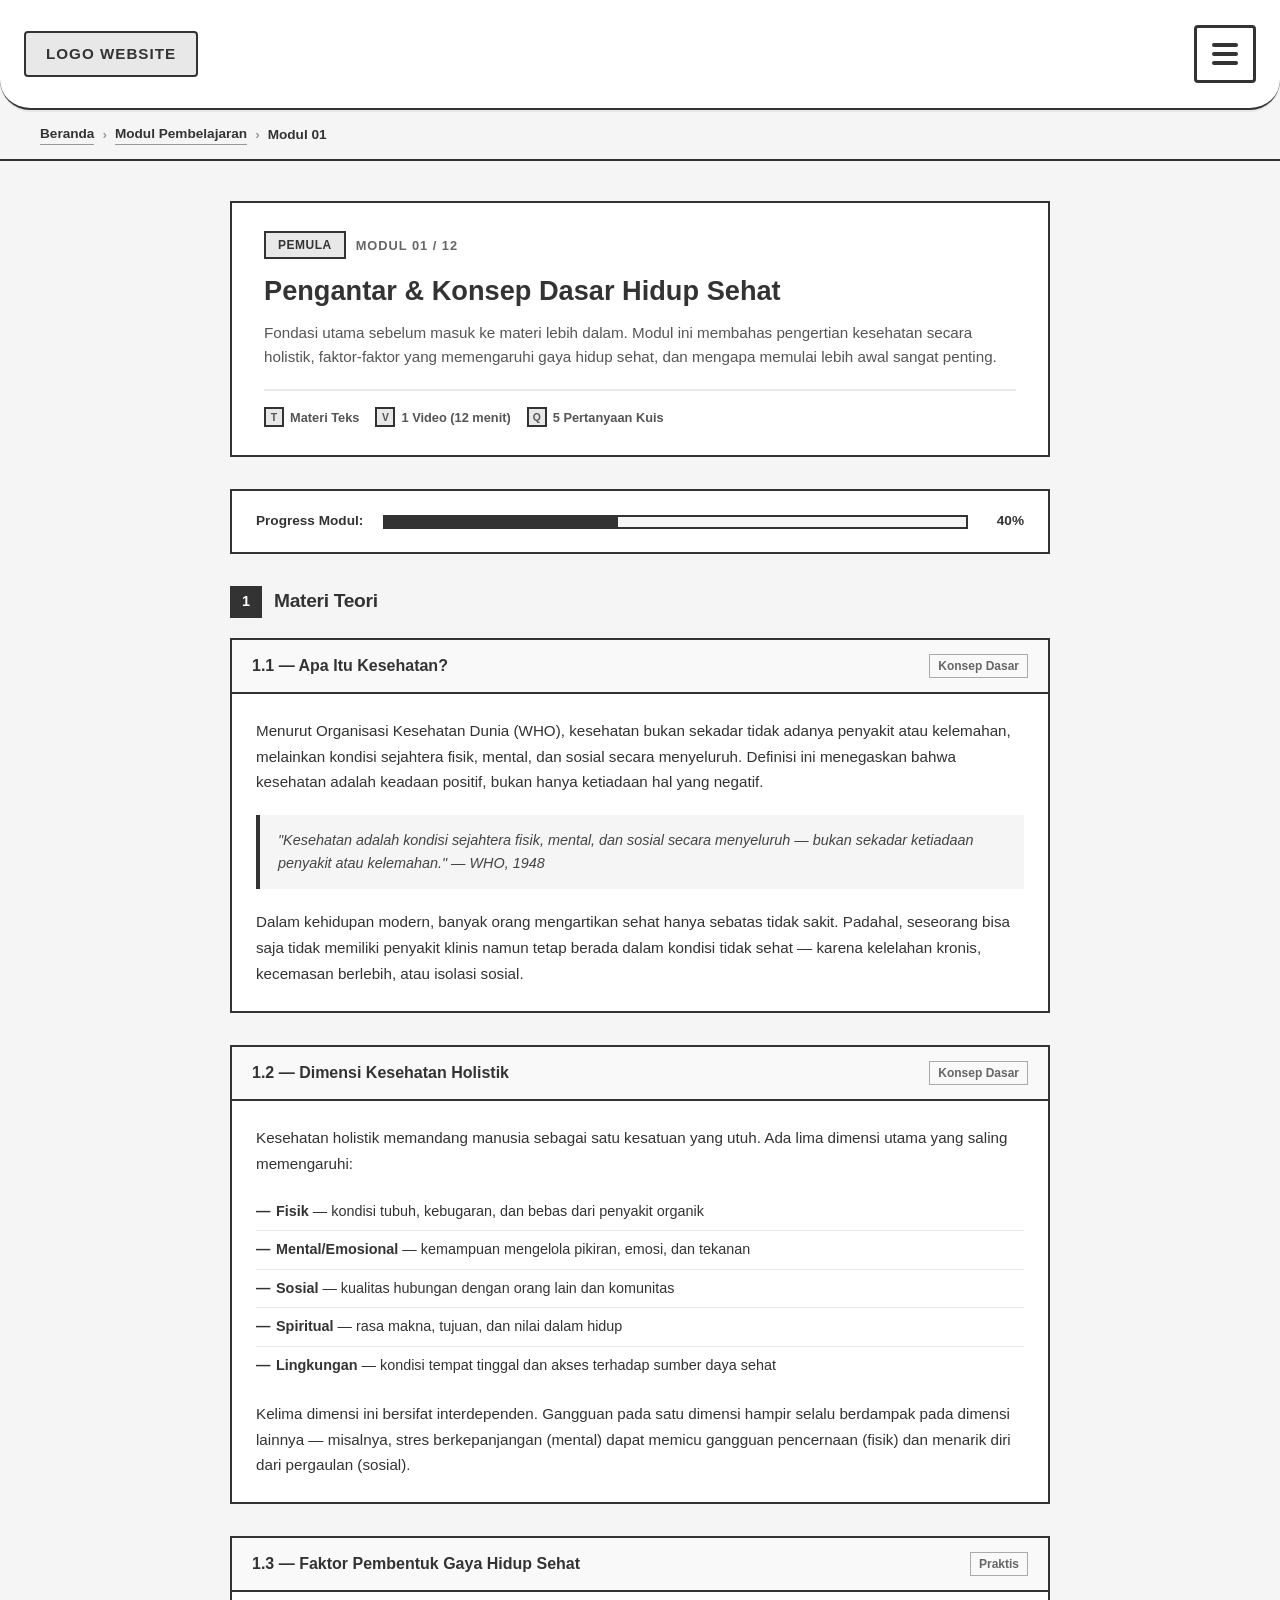
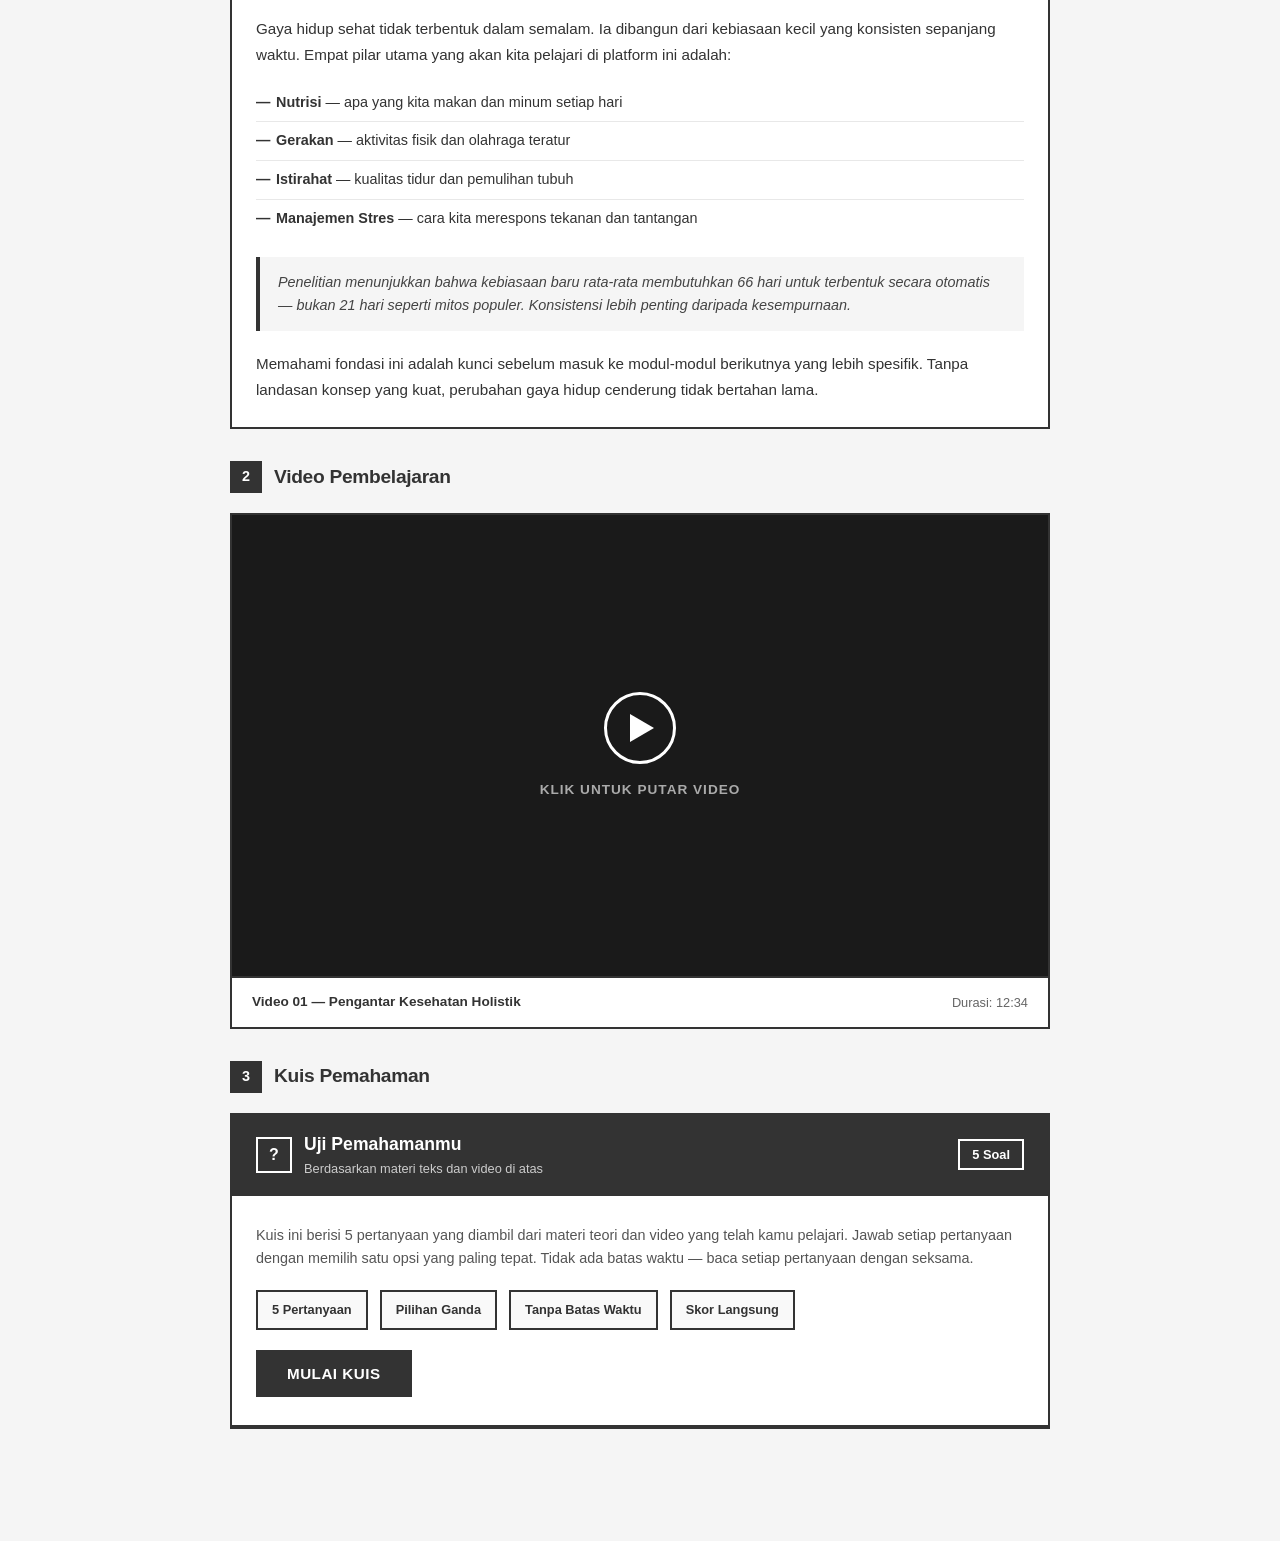
==== detail-modul.html @ bad329ef "Sudah sampai semua tampilan wireframe" ====
<!DOCTYPE html>
<html lang="id">
<head>
    <meta charset="UTF-8">
    <meta name="viewport" content="width=device-width, initial-scale=1.0">
    <title>Modul 01 — Pengantar & Konsep Dasar</title>
    <link rel="stylesheet" href="style.css">
    <style>
        body.modul-active { overflow: auto !important; }

        /* ===== BREADCRUMB ===== */
        .breadcrumb {
            padding: 14px 40px;
            background-color: #f5f5f5;
            border-bottom: 2px solid #333;
            font-size: 0.85rem;
            font-weight: bold;
            display: flex;
            align-items: center;
            gap: 8px;
        }
        .breadcrumb a {
            color: #333;
            text-decoration: none;
            border-bottom: 1px solid #999;
        }
        .breadcrumb a:hover { border-bottom-color: #333; }
        .breadcrumb-sep { color: #999; }

        /* ===== LAYOUT WRAPPER ===== */
        .detail-wrapper {
            max-width: 900px;
            margin: 0 auto;
            padding: 40px 40px 80px 40px;
        }

        /* ===== MODULE HEADER ===== */
        .module-header {
            border: 2px solid #333;
            background-color: #fff;
            padding: 28px 32px;
            margin-bottom: 32px;
        }

        .module-tag-row {
            display: flex;
            align-items: center;
            gap: 10px;
            margin-bottom: 14px;
        }

        .module-tag {
            border: 2px solid #333;
            padding: 3px 12px;
            font-size: 0.75rem;
            font-weight: bold;
            text-transform: uppercase;
            letter-spacing: 0.5px;
            background-color: #e8e8e8;
        }

        .module-num {
            font-size: 0.8rem;
            font-weight: bold;
            color: #666;
            letter-spacing: 1px;
        }

        .module-header h1 {
            font-size: 1.7rem;
            font-weight: bold;
            line-height: 1.3;
            margin-bottom: 12px;
        }

        .module-header p {
            font-size: 0.95rem;
            color: #555;
            line-height: 1.6;
            margin-bottom: 20px;
        }

        .module-meta-row {
            display: flex;
            gap: 16px;
            font-size: 0.8rem;
            font-weight: bold;
            color: #555;
            border-top: 2px solid #e8e8e8;
            padding-top: 16px;
            flex-wrap: wrap;
        }

        .module-meta-item {
            display: flex;
            align-items: center;
            gap: 6px;
        }

        .meta-icon {
            width: 20px; height: 20px;
            border: 2px solid #333;
            background-color: #e8e8e8;
            display: flex; align-items: center; justify-content: center;
            font-size: 0.65rem; font-weight: bold;
        }

        /* ===== PROGRESS BAR ===== */
        .progress-section {
            border: 2px solid #333;
            background-color: #fff;
            padding: 20px 24px;
            margin-bottom: 32px;
            display: flex;
            align-items: center;
            gap: 20px;
        }

        .progress-label {
            font-size: 0.85rem;
            font-weight: bold;
            white-space: nowrap;
        }

        .progress-track {
            flex: 1;
            height: 14px;
            border: 2px solid #333;
            background-color: #f5f5f5;
            position: relative;
            overflow: hidden;
        }

        .progress-fill {
            height: 100%;
            background-color: #333;
            width: 0%;
            transition: width 0.4s ease;
        }

        .progress-pct {
            font-size: 0.85rem;
            font-weight: bold;
            white-space: nowrap;
            min-width: 36px;
            text-align: right;
        }

        /* ===== SECTION DIVIDER ===== */
        .section-label {
            display: flex;
            align-items: center;
            gap: 12px;
            margin-bottom: 20px;
        }

        .section-label-num {
            border: 2px solid #333;
            background-color: #333;
            color: #fff;
            width: 32px; height: 32px;
            display: flex; align-items: center; justify-content: center;
            font-weight: bold;
            font-size: 0.9rem;
            flex-shrink: 0;
        }

        .section-label-text {
            font-size: 1.2rem;
            font-weight: bold;
            letter-spacing: -0.3px;
        }

        /* ===== MATERI TEORI ===== */
        .theory-block {
            border: 2px solid #333;
            background-color: #fff;
            margin-bottom: 32px;
        }

        .theory-block-header {
            border-bottom: 2px solid #333;
            padding: 14px 20px;
            background-color: #f9f9f9;
            display: flex;
            align-items: center;
            justify-content: space-between;
        }

        .theory-block-title {
            font-weight: bold;
            font-size: 1rem;
        }

        .theory-block-tag {
            font-size: 0.75rem;
            font-weight: bold;
            color: #666;
            border: 1px solid #aaa;
            padding: 2px 8px;
        }

        .theory-block-body {
            padding: 24px;
        }

        .theory-block-body p {
            font-size: 0.95rem;
            line-height: 1.7;
            color: #333;
            margin-bottom: 16px;
        }

        .theory-block-body p:last-child { margin-bottom: 0; }

        .theory-highlight {
            border-left: 4px solid #333;
            background-color: #f5f5f5;
            padding: 14px 18px;
            margin: 20px 0;
            font-size: 0.9rem;
            font-style: italic;
            color: #444;
            line-height: 1.6;
        }

        .theory-list {
            list-style: none;
            padding: 0;
            margin: 16px 0;
        }

        .theory-list li {
            padding: 8px 0 8px 20px;
            border-bottom: 1px solid #e8e8e8;
            font-size: 0.9rem;
            line-height: 1.5;
            position: relative;
        }

        .theory-list li:last-child { border-bottom: none; }

        .theory-list li::before {
            content: "—";
            position: absolute;
            left: 0;
            color: #333;
            font-weight: bold;
        }

        /* ===== VIDEO SECTION ===== */
        .video-section {
            margin-bottom: 32px;
        }

        .video-player-box {
            border: 2px solid #333;
            background-color: #000;
            position: relative;
            padding-bottom: 56.25%; /* 16:9 */
            height: 0;
            overflow: hidden;
        }

        .video-player-box iframe,
        .video-player-box video {
            position: absolute;
            top: 0; left: 0;
            width: 100%; height: 100%;
            border: none;
        }

        /* Placeholder saat belum ada video */
        .video-placeholder {
            position: absolute;
            top: 0; left: 0;
            width: 100%; height: 100%;
            background-color: #1a1a1a;
            display: flex;
            flex-direction: column;
            align-items: center;
            justify-content: center;
            gap: 16px;
            cursor: pointer;
        }

        .play-btn-circle {
            width: 72px; height: 72px;
            border: 3px solid #fff;
            border-radius: 50%;
            display: flex; align-items: center; justify-content: center;
            transition: background-color 0.2s;
        }

        .play-btn-circle:hover {
            background-color: rgba(255,255,255,0.15);
        }

        .play-triangle {
            width: 0; height: 0;
            border-top: 14px solid transparent;
            border-bottom: 14px solid transparent;
            border-left: 24px solid #fff;
            margin-left: 4px;
        }

        .video-placeholder-text {
            color: #aaa;
            font-size: 0.85rem;
            font-weight: bold;
            text-transform: uppercase;
            letter-spacing: 1px;
        }

        .video-info-bar {
            border: 2px solid #333;
            border-top: none;
            background-color: #fff;
            padding: 14px 20px;
            display: flex;
            align-items: center;
            justify-content: space-between;
            font-size: 0.85rem;
        }

        .video-title-text {
            font-weight: bold;
        }

        .video-duration-text {
            color: #666;
            font-size: 0.8rem;
        }

        /* ===== QUIZ SECTION ===== */
        .quiz-section {
            border: 2px solid #333;
            background-color: #fff;
            margin-bottom: 32px;
        }

        .quiz-header {
            border-bottom: 2px solid #333;
            padding: 16px 24px;
            background-color: #333;
            color: #fff;
            display: flex;
            align-items: center;
            justify-content: space-between;
        }

        .quiz-header-left {
            display: flex;
            align-items: center;
            gap: 12px;
        }

        .quiz-icon {
            width: 36px; height: 36px;
            border: 2px solid #fff;
            display: flex; align-items: center; justify-content: center;
            font-weight: bold;
            font-size: 1rem;
        }

        .quiz-header h2 {
            font-size: 1.1rem;
            font-weight: bold;
        }

        .quiz-header-sub {
            font-size: 0.8rem;
            color: #ccc;
            margin-top: 2px;
        }

        .quiz-badge {
            border: 2px solid #fff;
            padding: 4px 12px;
            font-size: 0.8rem;
            font-weight: bold;
        }

        /* Quiz Intro */
        .quiz-intro {
            padding: 28px 24px;
            border-bottom: 2px solid #333;
        }

        .quiz-intro p {
            font-size: 0.9rem;
            color: #555;
            line-height: 1.6;
            margin-bottom: 20px;
        }

        .quiz-rules {
            display: flex;
            gap: 12px;
            flex-wrap: wrap;
            margin-bottom: 20px;
        }

        .quiz-rule-item {
            border: 2px solid #333;
            padding: 8px 14px;
            font-size: 0.8rem;
            font-weight: bold;
            background-color: #f9f9f9;
        }

        .quiz-start-btn {
            border: 3px solid #333;
            padding: 12px 28px;
            background-color: #333;
            color: #fff;
            font-weight: bold;
            font-size: 0.95rem;
            text-transform: uppercase;
            letter-spacing: 0.5px;
            cursor: pointer;
            transition: background-color 0.15s, color 0.15s;
        }

        .quiz-start-btn:hover {
            background-color: #fff;
            color: #333;
        }

        /* Quiz Questions Area */
        .quiz-body {
            padding: 24px;
            display: none;
        }

        .quiz-body.active { display: block; }

        /* Progress Quiz */
        .quiz-progress-bar {
            display: flex;
            align-items: center;
            gap: 12px;
            margin-bottom: 24px;
        }

        .quiz-progress-label {
            font-size: 0.8rem;
            font-weight: bold;
            white-space: nowrap;
        }

        .quiz-progress-dots {
            display: flex;
            gap: 6px;
            flex: 1;
        }

        .q-dot {
            width: 28px; height: 10px;
            border: 2px solid #333;
            background-color: #f5f5f5;
            transition: background-color 0.2s;
        }

        .q-dot.done { background-color: #333; }
        .q-dot.current { background-color: #999; }

        /* Question Card */
        .question-card {
            border: 2px solid #333;
            margin-bottom: 20px;
        }

        .question-num {
            border-bottom: 2px solid #333;
            padding: 10px 16px;
            background-color: #f5f5f5;
            font-size: 0.8rem;
            font-weight: bold;
            text-transform: uppercase;
            letter-spacing: 0.5px;
            color: #666;
        }

        .question-text {
            padding: 16px 16px 12px 16px;
            font-weight: bold;
            font-size: 0.95rem;
            line-height: 1.5;
        }

        .options-list {
            list-style: none;
            padding: 0 16px 16px 16px;
            display: flex;
            flex-direction: column;
            gap: 8px;
        }

        .option-item {
            border: 2px solid #ccc;
            padding: 10px 14px;
            cursor: pointer;
            font-size: 0.9rem;
            display: flex;
            align-items: center;
            gap: 10px;
            transition: border-color 0.15s, background-color 0.15s;
        }

        .option-item:hover { border-color: #333; background-color: #f9f9f9; }
        .option-item.selected { border-color: #333; background-color: #333; color: #fff; }
        .option-item.correct { border-color: #333; background-color: #d4edda; color: #333; }
        .option-item.wrong { border-color: #333; background-color: #f8d7da; color: #333; }

        .option-letter {
            width: 24px; height: 24px;
            border: 2px solid currentColor;
            display: flex; align-items: center; justify-content: center;
            font-size: 0.75rem;
            font-weight: bold;
            flex-shrink: 0;
            border-radius: 50%;
        }

        /* Quiz Navigation */
        .quiz-nav {
            display: flex;
            justify-content: space-between;
            align-items: center;
            margin-top: 16px;
            padding-top: 16px;
            border-top: 2px solid #e8e8e8;
        }

        .quiz-nav-btn {
            border: 2px solid #333;
            padding: 10px 24px;
            font-weight: bold;
            font-size: 0.9rem;
            cursor: pointer;
            background-color: #fff;
            transition: background-color 0.15s;
        }

        .quiz-nav-btn:hover { background-color: #f5f5f5; }

        .quiz-nav-btn.primary {
            background-color: #333;
            color: #fff;
        }

        .quiz-nav-btn.primary:hover { background-color: #555; }

        /* Quiz Result */
        .quiz-result {
            padding: 32px 24px;
            text-align: center;
            display: none;
        }

        .quiz-result.active { display: block; }

        .result-score-box {
            border: 3px solid #333;
            display: inline-block;
            padding: 20px 40px;
            margin-bottom: 20px;
            background-color: #f9f9f9;
        }

        .result-score-num {
            font-size: 3rem;
            font-weight: bold;
            line-height: 1;
        }

        .result-score-label {
            font-size: 0.85rem;
            color: #666;
            margin-top: 4px;
        }

        .result-message {
            font-size: 1rem;
            font-weight: bold;
            margin-bottom: 12px;
        }

        .result-sub {
            font-size: 0.875rem;
            color: #555;
            margin-bottom: 24px;
        }

        .result-btn-row {
            display: flex;
            gap: 12px;
            justify-content: center;
            flex-wrap: wrap;
        }

        .result-btn {
            border: 2px solid #333;
            padding: 10px 24px;
            font-weight: bold;
            font-size: 0.9rem;
            cursor: pointer;
            text-decoration: none;
            color: #333;
            background-color: #fff;
            transition: background-color 0.15s;
            display: inline-block;
        }

        .result-btn:hover { background-color: #f5f5f5; }
        .result-btn.primary { background-color: #333; color: #fff; }
        .result-btn.primary:hover { background-color: #555; }

        /* ===== RESPONSIVE ===== */
        @media (max-width: 600px) {
            .detail-wrapper { padding: 24px 16px 60px 16px; }
            .breadcrumb { padding: 12px 16px; }
            .module-header { padding: 20px; }
            .module-header h1 { font-size: 1.3rem; }
            .theory-block-body { padding: 16px; }
            .quiz-rules { flex-direction: column; }
            .result-score-num { font-size: 2.4rem; }
        }
    </style>
</head>
<body class="modul-active">

    <!-- NAVBAR -->
    <header class="navbar">
        <a href="index.html" class="logo-box" style="text-decoration:none; color:#333;">LOGO WEBSITE</a>
        <button class="hamburger-btn" id="hamburgerBtn" aria-label="Buka menu navigasi">
            <span class="hamburger-line"></span>
            <span class="hamburger-line"></span>
            <span class="hamburger-line"></span>
        </button>
        <nav class="dropdown-nav" id="dropdownNav">
            <ul class="dropdown-nav-list">
                <li><a href="index.html#hero">Beranda</a></li>
                <li><a href="modul.html">Modul Pembelajaran</a></li>
                <li><a href="index.html#bantuan">Bantuan</a></li>
                <li><a href="index.html#tentang">Tentang Kami</a></li>
                <li><a href="index.html#kontak">Kontak</a></li>
            </ul>
        </nav>
    </header>

    <!-- BREADCRUMB -->
    <div class="breadcrumb">
        <a href="index.html">Beranda</a>
        <span class="breadcrumb-sep">›</span>
        <a href="modul.html">Modul Pembelajaran</a>
        <span class="breadcrumb-sep">›</span>
        <span>Modul 01</span>
    </div>

    <div class="detail-wrapper">

        <!-- ===== MODULE HEADER ===== -->
        <div class="module-header">
            <div class="module-tag-row">
                <span class="module-tag">Pemula</span>
                <span class="module-num">MODUL 01 / 12</span>
            </div>
            <h1>Pengantar & Konsep Dasar Hidup Sehat</h1>
            <p>Fondasi utama sebelum masuk ke materi lebih dalam. Modul ini membahas pengertian kesehatan secara holistik, faktor-faktor yang memengaruhi gaya hidup sehat, dan mengapa memulai lebih awal sangat penting.</p>
            <div class="module-meta-row">
                <span class="module-meta-item"><span class="meta-icon">T</span> Materi Teks</span>
                <span class="module-meta-item"><span class="meta-icon">V</span> 1 Video (12 menit)</span>
                <span class="module-meta-item"><span class="meta-icon">Q</span> 5 Pertanyaan Kuis</span>
            </div>
        </div>

        <!-- Progress -->
        <div class="progress-section">
            <span class="progress-label">Progress Modul:</span>
            <div class="progress-track">
                <div class="progress-fill" id="progressFill"></div>
            </div>
            <span class="progress-pct" id="progressPct">0%</span>
        </div>

        <!-- ===== BAGIAN 1: MATERI TEORI ===== -->
        <div class="section-label">
            <div class="section-label-num">1</div>
            <span class="section-label-text">Materi Teori</span>
        </div>

        <div class="theory-block">
            <div class="theory-block-header">
                <span class="theory-block-title">1.1 — Apa Itu Kesehatan?</span>
                <span class="theory-block-tag">Konsep Dasar</span>
            </div>
            <div class="theory-block-body">
                <p>Menurut Organisasi Kesehatan Dunia (WHO), kesehatan bukan sekadar tidak adanya penyakit atau kelemahan, melainkan kondisi sejahtera fisik, mental, dan sosial secara menyeluruh. Definisi ini menegaskan bahwa kesehatan adalah keadaan positif, bukan hanya ketiadaan hal yang negatif.</p>
                <div class="theory-highlight">
                    "Kesehatan adalah kondisi sejahtera fisik, mental, dan sosial secara menyeluruh — bukan sekadar ketiadaan penyakit atau kelemahan." — WHO, 1948
                </div>
                <p>Dalam kehidupan modern, banyak orang mengartikan sehat hanya sebatas tidak sakit. Padahal, seseorang bisa saja tidak memiliki penyakit klinis namun tetap berada dalam kondisi tidak sehat — karena kelelahan kronis, kecemasan berlebih, atau isolasi sosial.</p>
            </div>
        </div>

        <div class="theory-block">
            <div class="theory-block-header">
                <span class="theory-block-title">1.2 — Dimensi Kesehatan Holistik</span>
                <span class="theory-block-tag">Konsep Dasar</span>
            </div>
            <div class="theory-block-body">
                <p>Kesehatan holistik memandang manusia sebagai satu kesatuan yang utuh. Ada lima dimensi utama yang saling memengaruhi:</p>
                <ul class="theory-list">
                    <li><strong>Fisik</strong> — kondisi tubuh, kebugaran, dan bebas dari penyakit organik</li>
                    <li><strong>Mental/Emosional</strong> — kemampuan mengelola pikiran, emosi, dan tekanan</li>
                    <li><strong>Sosial</strong> — kualitas hubungan dengan orang lain dan komunitas</li>
                    <li><strong>Spiritual</strong> — rasa makna, tujuan, dan nilai dalam hidup</li>
                    <li><strong>Lingkungan</strong> — kondisi tempat tinggal dan akses terhadap sumber daya sehat</li>
                </ul>
                <p>Kelima dimensi ini bersifat interdependen. Gangguan pada satu dimensi hampir selalu berdampak pada dimensi lainnya — misalnya, stres berkepanjangan (mental) dapat memicu gangguan pencernaan (fisik) dan menarik diri dari pergaulan (sosial).</p>
            </div>
        </div>

        <div class="theory-block">
            <div class="theory-block-header">
                <span class="theory-block-title">1.3 — Faktor Pembentuk Gaya Hidup Sehat</span>
                <span class="theory-block-tag">Praktis</span>
            </div>
            <div class="theory-block-body">
                <p>Gaya hidup sehat tidak terbentuk dalam semalam. Ia dibangun dari kebiasaan kecil yang konsisten sepanjang waktu. Empat pilar utama yang akan kita pelajari di platform ini adalah:</p>
                <ul class="theory-list">
                    <li><strong>Nutrisi</strong> — apa yang kita makan dan minum setiap hari</li>
                    <li><strong>Gerakan</strong> — aktivitas fisik dan olahraga teratur</li>
                    <li><strong>Istirahat</strong> — kualitas tidur dan pemulihan tubuh</li>
                    <li><strong>Manajemen Stres</strong> — cara kita merespons tekanan dan tantangan</li>
                </ul>
                <div class="theory-highlight">
                    Penelitian menunjukkan bahwa kebiasaan baru rata-rata membutuhkan 66 hari untuk terbentuk secara otomatis — bukan 21 hari seperti mitos populer. Konsistensi lebih penting daripada kesempurnaan.
                </div>
                <p>Memahami fondasi ini adalah kunci sebelum masuk ke modul-modul berikutnya yang lebih spesifik. Tanpa landasan konsep yang kuat, perubahan gaya hidup cenderung tidak bertahan lama.</p>
            </div>
        </div>

        <!-- ===== BAGIAN 2: VIDEO ===== -->
        <div class="section-label">
            <div class="section-label-num">2</div>
            <span class="section-label-text">Video Pembelajaran</span>
        </div>

        <div class="video-section">
            <div class="video-player-box">
                <!--
                    Untuk menggunakan video nyata:
                    1. YouTube embed: ganti src dengan https://www.youtube.com/embed/VIDEO_ID
                    2. Video file lokal: <video controls><source src="video.mp4" type="video/mp4"></video>
                    Contoh iframe YouTube sudah tersedia di bawah, tinggal uncomment dan isi VIDEO_ID.
                -->
                <!-- <iframe src="https://www.youtube.com/embed/VIDEO_ID_DISINI" allowfullscreen></iframe> -->

                <div class="video-placeholder" id="videoPlaceholder" onclick="this.style.display='none'; document.getElementById('videoMsg').style.display='flex'">
                    <div class="play-btn-circle">
                        <div class="play-triangle"></div>
                    </div>
                    <span class="video-placeholder-text">Klik untuk Putar Video</span>
                </div>
                <div id="videoMsg" style="display:none; position:absolute; inset:0; background:#1a1a1a; align-items:center; justify-content:center; flex-direction:column; gap:12px;">
                    <span style="color:#aaa; font-size:0.85rem; font-weight:bold; text-align:center; padding:20px;">
                        Area video — ganti placeholder ini dengan embed YouTube atau elemen &lt;video&gt;<br>
                        (lihat komentar di HTML untuk panduan)
                    </span>
                </div>
            </div>
            <div class="video-info-bar">
                <span class="video-title-text">Video 01 — Pengantar Kesehatan Holistik</span>
                <span class="video-duration-text">Durasi: 12:34</span>
            </div>
        </div>

        <!-- ===== BAGIAN 3: KUIS ===== -->
        <div class="section-label">
            <div class="section-label-num">3</div>
            <span class="section-label-text">Kuis Pemahaman</span>
        </div>

        <div class="quiz-section">
            <div class="quiz-header">
                <div class="quiz-header-left">
                    <div class="quiz-icon">?</div>
                    <div>
                        <h2>Uji Pemahamanmu</h2>
                        <div class="quiz-header-sub">Berdasarkan materi teks dan video di atas</div>
                    </div>
                </div>
                <div class="quiz-badge">5 Soal</div>
            </div>

            <!-- Intro Kuis -->
            <div class="quiz-intro" id="quizIntro">
                <p>Kuis ini berisi 5 pertanyaan yang diambil dari materi teori dan video yang telah kamu pelajari. Jawab setiap pertanyaan dengan memilih satu opsi yang paling tepat. Tidak ada batas waktu — baca setiap pertanyaan dengan seksama.</p>
                <div class="quiz-rules">
                    <div class="quiz-rule-item">5 Pertanyaan</div>
                    <div class="quiz-rule-item">Pilihan Ganda</div>
                    <div class="quiz-rule-item">Tanpa Batas Waktu</div>
                    <div class="quiz-rule-item">Skor Langsung</div>
                </div>
                <button class="quiz-start-btn" id="quizStartBtn">Mulai Kuis</button>
            </div>

            <!-- Body Kuis -->
            <div class="quiz-body" id="quizBody">

                <!-- Progress Dots -->
                <div class="quiz-progress-bar">
                    <span class="quiz-progress-label" id="quizProgressLabel">Soal 1 / 5</span>
                    <div class="quiz-progress-dots" id="quizDots">
                        <div class="q-dot current" data-q="0"></div>
                        <div class="q-dot" data-q="1"></div>
                        <div class="q-dot" data-q="2"></div>
                        <div class="q-dot" data-q="3"></div>
                        <div class="q-dot" data-q="4"></div>
                    </div>
                </div>

                <!-- Q1 -->
                <div class="question-card" id="q0">
                    <div class="question-num">Soal 01</div>
                    <div class="question-text">Menurut WHO, kesehatan didefinisikan sebagai…</div>
                    <ul class="options-list">
                        <li class="option-item" onclick="selectOption(this, 0, false)">
                            <span class="option-letter">A</span> Kondisi tidak adanya penyakit dalam tubuh
                        </li>
                        <li class="option-item" onclick="selectOption(this, 0, true)">
                            <span class="option-letter">B</span> Kondisi sejahtera fisik, mental, dan sosial secara menyeluruh
                        </li>
                        <li class="option-item" onclick="selectOption(this, 0, false)">
                            <span class="option-letter">C</span> Kemampuan bekerja tanpa rasa lelah
                        </li>
                        <li class="option-item" onclick="selectOption(this, 0, false)">
                            <span class="option-letter">D</span> Kondisi tubuh yang bebas dari gangguan fisik
                        </li>
                    </ul>
                </div>

                <!-- Q2 -->
                <div class="question-card" id="q1" style="display:none">
                    <div class="question-num">Soal 02</div>
                    <div class="question-text">Dimensi kesehatan mana yang berkaitan dengan rasa makna dan tujuan dalam hidup?</div>
                    <ul class="options-list">
                        <li class="option-item" onclick="selectOption(this, 1, false)">
                            <span class="option-letter">A</span> Dimensi Fisik
                        </li>
                        <li class="option-item" onclick="selectOption(this, 1, false)">
                            <span class="option-letter">B</span> Dimensi Sosial
                        </li>
                        <li class="option-item" onclick="selectOption(this, 1, true)">
                            <span class="option-letter">C</span> Dimensi Spiritual
                        </li>
                        <li class="option-item" onclick="selectOption(this, 1, false)">
                            <span class="option-letter">D</span> Dimensi Lingkungan
                        </li>
                    </ul>
                </div>

                <!-- Q3 -->
                <div class="question-card" id="q2" style="display:none">
                    <div class="question-num">Soal 03</div>
                    <div class="question-text">Berapa hari rata-rata yang dibutuhkan untuk membentuk sebuah kebiasaan baru secara otomatis, berdasarkan materi?</div>
                    <ul class="options-list">
                        <li class="option-item" onclick="selectOption(this, 2, false)">
                            <span class="option-letter">A</span> 21 hari
                        </li>
                        <li class="option-item" onclick="selectOption(this, 2, false)">
                            <span class="option-letter">B</span> 30 hari
                        </li>
                        <li class="option-item" onclick="selectOption(this, 2, true)">
                            <span class="option-letter">C</span> 66 hari
                        </li>
                        <li class="option-item" onclick="selectOption(this, 2, false)">
                            <span class="option-letter">D</span> 90 hari
                        </li>
                    </ul>
                </div>

                <!-- Q4 -->
                <div class="question-card" id="q3" style="display:none">
                    <div class="question-num">Soal 04</div>
                    <div class="question-text">Empat pilar utama gaya hidup sehat yang dibahas dalam modul ini adalah…</div>
                    <ul class="options-list">
                        <li class="option-item" onclick="selectOption(this, 3, false)">
                            <span class="option-letter">A</span> Olahraga, Suplemen, Diet, Meditasi
                        </li>
                        <li class="option-item" onclick="selectOption(this, 3, true)">
                            <span class="option-letter">B</span> Nutrisi, Gerakan, Istirahat, Manajemen Stres
                        </li>
                        <li class="option-item" onclick="selectOption(this, 3, false)">
                            <span class="option-letter">C</span> Nutrisi, Medis, Sosial, Finansial
                        </li>
                        <li class="option-item" onclick="selectOption(this, 3, false)">
                            <span class="option-letter">D</span> Tidur, Makan, Olahraga, Bekerja
                        </li>
                    </ul>
                </div>

                <!-- Q5 -->
                <div class="question-card" id="q4" style="display:none">
                    <div class="question-num">Soal 05</div>
                    <div class="question-text">Pernyataan berikut yang BENAR mengenai dimensi kesehatan adalah…</div>
                    <ul class="options-list">
                        <li class="option-item" onclick="selectOption(this, 4, false)">
                            <span class="option-letter">A</span> Setiap dimensi kesehatan berdiri sendiri dan tidak saling memengaruhi
                        </li>
                        <li class="option-item" onclick="selectOption(this, 4, false)">
                            <span class="option-letter">B</span> Dimensi fisik adalah satu-satunya yang perlu diperhatikan
                        </li>
                        <li class="option-item" onclick="selectOption(this, 4, true)">
                            <span class="option-letter">C</span> Gangguan pada satu dimensi dapat berdampak pada dimensi lainnya
                        </li>
                        <li class="option-item" onclick="selectOption(this, 4, false)">
                            <span class="option-letter">D</span> Kesehatan mental tidak memiliki pengaruh terhadap kesehatan fisik
                        </li>
                    </ul>
                </div>

                <!-- Navigasi Kuis -->
                <div class="quiz-nav">
                    <button class="quiz-nav-btn" id="btnPrev" onclick="prevQuestion()" style="visibility:hidden;">← Sebelumnya</button>
                    <button class="quiz-nav-btn primary" id="btnNext" onclick="nextQuestion()">Selanjutnya →</button>
                </div>

            </div>

            <!-- Hasil Kuis -->
            <div class="quiz-result" id="quizResult">
                <div class="result-score-box">
                    <div class="result-score-num" id="resultNum">0/5</div>
                    <div class="result-score-label">Jawaban Benar</div>
                </div>
                <div class="result-message" id="resultMessage">—</div>
                <div class="result-sub" id="resultSub">—</div>
                <div class="result-btn-row">
                    <button class="result-btn" onclick="retryQuiz()">Ulangi Kuis</button>
                    <a href="modul.html" class="result-btn primary">Kembali ke Daftar Modul</a>
                </div>
            </div>
        </div>

    </div><!-- end detail-wrapper -->

    <script>
        // ===== NAVBAR =====
        const hamburgerBtn = document.getElementById('hamburgerBtn');
        const dropdownNav = document.getElementById('dropdownNav');
        hamburgerBtn.addEventListener('click', () => dropdownNav.classList.toggle('active'));
        document.addEventListener('click', (e) => {
            if (!hamburgerBtn.contains(e.target) && !dropdownNav.contains(e.target))
                dropdownNav.classList.remove('active');
        });

        // ===== PROGRESS TRACKING =====
        let theoryRead = false;
        let videoWatched = false;
        let quizDone = false;

        function updateProgress() {
            const score = (theoryRead ? 40 : 0) + (videoWatched ? 30 : 0) + (quizDone ? 30 : 0);
            document.getElementById('progressFill').style.width = score + '%';
            document.getElementById('progressPct').textContent = score + '%';
        }

        // Mark theory as read on scroll
        window.addEventListener('scroll', () => {
            if (!theoryRead) {
                const videoSection = document.querySelector('.video-section');
                if (videoSection && videoSection.getBoundingClientRect().top < window.innerHeight) {
                    theoryRead = true;
                    updateProgress();
                }
            }
        });

        // Mark video watched on click
        document.getElementById('videoPlaceholder').addEventListener('click', () => {
            if (!videoWatched) {
                videoWatched = true;
                updateProgress();
            }
        });

        // ===== KUIS LOGIC =====
        const totalQuestions = 5;
        let currentQ = 0;
        let answers = new Array(totalQuestions).fill(null); // true/false/null
        let answered = new Array(totalQuestions).fill(false);

        document.getElementById('quizStartBtn').addEventListener('click', () => {
            document.getElementById('quizIntro').style.display = 'none';
            document.getElementById('quizBody').classList.add('active');
        });

        function selectOption(el, qIndex, isCorrect) {
            if (answered[qIndex]) return;
            answered[qIndex] = true;
            answers[qIndex] = isCorrect;

            const options = el.closest('.options-list').querySelectorAll('.option-item');
            options.forEach(opt => {
                opt.style.pointerEvents = 'none';
                opt.style.cursor = 'default';
            });

            if (isCorrect) {
                el.classList.add('correct');
            } else {
                el.classList.add('wrong');
                // Highlight correct
                options.forEach(opt => {
                    if (opt.getAttribute('onclick') && opt.getAttribute('onclick').includes('true')) {
                        opt.classList.add('correct');
                    }
                });
            }

            updateDots();
        }

        function updateDots() {
            const dots = document.querySelectorAll('.q-dot');
            dots.forEach((dot, i) => {
                dot.classList.remove('done', 'current');
                if (i < currentQ) dot.classList.add('done');
                else if (i === currentQ) dot.classList.add('current');
            });
        }

        function showQuestion(index) {
            for (let i = 0; i < totalQuestions; i++) {
                document.getElementById('q' + i).style.display = (i === index) ? 'block' : 'none';
            }
            document.getElementById('quizProgressLabel').textContent = `Soal ${index + 1} / ${totalQuestions}`;
            document.getElementById('btnPrev').style.visibility = index > 0 ? 'visible' : 'hidden';
            document.getElementById('btnNext').textContent = index === totalQuestions - 1 ? 'Selesai & Lihat Skor' : 'Selanjutnya →';
            updateDots();
        }

        function nextQuestion() {
            if (currentQ < totalQuestions - 1) {
                currentQ++;
                showQuestion(currentQ);
            } else {
                showResult();
            }
        }

        function prevQuestion() {
            if (currentQ > 0) {
                currentQ--;
                showQuestion(currentQ);
            }
        }

        function showResult() {
            document.getElementById('quizBody').classList.remove('active');
            const result = document.getElementById('quizResult');
            result.style.display = 'block';

            const correct = answers.filter(a => a === true).length;
            document.getElementById('resultNum').textContent = correct + ' / ' + totalQuestions;

            let msg, sub;
            if (correct === 5) {
                msg = '🎉 Sempurna! Kamu memahami materi dengan sangat baik.';
                sub = 'Lanjutkan ke modul berikutnya untuk terus belajar.';
            } else if (correct >= 3) {
                msg = '👍 Bagus! Pemahamanmu sudah cukup kuat.';
                sub = 'Kamu bisa melanjutkan ke modul berikutnya, atau ulangi untuk memantapkan.';
            } else {
                msg = '📖 Perlu belajar lebih lagi.';
                sub = 'Disarankan untuk membaca ulang materi dan menonton video sebelum melanjutkan.';
            }

            document.getElementById('resultMessage').textContent = msg;
            document.getElementById('resultSub').textContent = sub;

            quizDone = true;
            updateProgress();
        }

        function retryQuiz() {
            currentQ = 0;
            answers = new Array(totalQuestions).fill(null);
            answered = new Array(totalQuestions).fill(false);

            document.getElementById('quizResult').style.display = 'none';
            document.getElementById('quizBody').classList.add('active');

            // Reset semua option styling
            document.querySelectorAll('.option-item').forEach(opt => {
                opt.classList.remove('selected', 'correct', 'wrong');
                opt.style.pointerEvents = '';
                opt.style.cursor = '';
            });

            showQuestion(0);
        }

        // Init
        showQuestion(0);
    </script>
</body>
</html>
---- style.css ----
/* ===== RESET & BASE ===== */
* {
    margin: 0;
    padding: 0;
    box-sizing: border-box;
}

html {
    scroll-behavior: smooth;
}

body {
    font-family: Arial, Helvetica, sans-serif;
    background-color: #f5f5f5;
    color: #333;
    line-height: 1.5;
    /* Kunci scroll awal untuk Landing Page */
    overflow: hidden; 
    -ms-overflow-style: none; 
    scrollbar-width: none;    
}

body::-webkit-scrollbar { 
    display: none; 
}

/* ===== HEADER / NAVBAR ===== */
.navbar {
    position: sticky;
    top: 0;
    z-index: 1000;
    background-color: #fff;
    border-bottom: 2px solid #333;
    display: flex;
    justify-content: space-between;
    align-items: center;
    padding: 25px 24px;
    border-radius: 0 0 30px 30px;
    box-shadow: 0 2px 0 rgba(0,0,0,0.05);
}

.logo-box {
    border: 2px solid #333;
    padding: 10px 20px;
    background-color: #e8e8e8;
    font-weight: bold;
    font-size: 0.95rem;
    text-transform: uppercase;
    letter-spacing: 1px;
    border-radius: 4px;
    cursor: pointer;
}

.hamburger-btn {
    background: #fff;
    border: 3px solid #333;
    padding: 15px 15px;
    cursor: pointer;
    display: flex;
    flex-direction: column;
    gap: 5px;
    transition: background-color 0.2s;
    border-radius: 4px;
}

.hamburger-line {
    width: 26px;
    height: 4px;
    background-color: #333;
    display: block;
    border-radius: 2px;
}

/* ===== SIDEBAR ===== */
.sidebar-overlay {
    position: fixed;
    inset: 0;
    background-color: rgba(0, 0, 0, 0.3);
    z-index: 998;
    display: none;
}
.sidebar-overlay.active { display: block; }

.sidebar {
    position: fixed;
    top: 0;
    right: -300px;
    width: 280px;
    height: 100vh;
    background-color: #fff;
    border-left: 2px solid #333;
    z-index: 999;
    transition: right 0.3s ease;
    padding: 20px;
}
.sidebar.active { right: 0; }

.sidebar-close {
    background: #fff;
    border: 2px solid #333;
    padding: 6px 14px;
    cursor: pointer;
    font-weight: bold;
    margin-bottom: 24px;
    border-radius: 4px;
}

.sidebar-nav {
    list-style: none;
    display: flex;
    flex-direction: column;
}
.sidebar-nav li { border: 2px solid #333; margin-bottom: -2px; }
.sidebar-nav li a {
    display: block;
    padding: 14px 16px;
    text-decoration: none;
    color: #333;
    font-weight: bold;
    background-color: #f9f9f9;
}

/* ===== HERO SECTION ===== */
.hero {
    min-height: 100vh;
    display: flex;
    flex-direction: column;
    justify-content: center;
    align-items: center;
    padding: 70px 24px;
    text-align: center;
    background-color: #fafafa;
    scroll-margin-top: 0; /* Untuk anchor link yang akurat */
    position: relative;
    bottom: 100px; /* Custom top - ubah nilai ini sesuai kebutuhan */
}

.hero-title-box, .hero-desc-box {
    border: 2px solid #333;
    background-color: #fff;
    width: 100%;
    margin-bottom: 20px;
}

.hero-title-box { max-width: 700px; padding: 20px 32px; }
.hero-desc-box { max-width: 600px; padding: 16px 28px; margin-bottom: 36px; }

.feature-cta-bar {
    display: flex;
    align-items: center;
    justify-content: space-between;
    border: 2px solid #333;
    background-color: #fff;
    padding: 16px 24px;
    max-width: 750px;
    width: 100%;
    gap: 20px;
}

.icons-group { display: flex; gap: 40px; }
.icon-box {
    width: 48px; height: 48px;
    border: 2px solid #333;
    background-color: #e8e8e8;
    display: flex; align-items: center; justify-content: center;
    font-weight: bold;
}

.cta-button {
    border: 3px solid #333;
    padding: 10px 20px;
    background-color: #fff;
    font-weight: bold;
    text-decoration: none;
    color: #333;
    text-transform: uppercase;
}

/* ===== SECTION BERANDA (FULL SCREEN) ===== */
.beranda-section {
    padding: 60px 5%;
    background-color: #fff;
    border-top: 2px solid #333;
    min-height: 100vh;
    display: flex;
    flex-direction: column;
    justify-content: center;
    position: relative;
}

.beranda-motto {
    position: absolute;
    top: 150px;
    left: 95px;
}

.beranda-motto h2 { 
    font-size: 1.8rem; 
    font-weight: bold;
    max-width: 300px;
    word-wrap: break-word;
}

.beranda-cta-more {
    border: 2px solid #333;
    padding: 10px 20px;
    background-color: #fff;
    font-weight: bold;
    text-decoration: none;
    color: #333;
    position: absolute;
    top: 160px;
    right: 95px;
    cursor: pointer;
}

/* Grid & Cards */
.card-grid {
    display: grid;
    grid-template-columns: repeat(3, 1fr);
    gap: 30px;
    max-width: 4000px; 
    min-width: 300px;
    max-height: 3200px;
    min-height: 300px;
    height: 100%;
    width: 100%;
    margin: 0 auto;
    margin-top: 150px;
}

.card {
    border: 2px solid #333;
    background-color: #fff;
    display: flex;
    flex-direction: column;
}

.card-thumbnail {
    border-bottom: 2px solid #333;
    height: 450px;
    background-color: #e8e8e8;
    display: flex;
    align-items: center;
    justify-content: center;
    font-weight: bold;
}

.card-body {
    padding: 20px;
    display: flex;
    flex-direction: column;
}

.card-title {
    border: 2px solid #333;
    padding: 8px 12px;
    margin-bottom: 10px;
    font-weight: bold;
    background-color: #f9f9f9;
}

.card-desc {
    border: 2px solid #333;
    padding: 14px 14px;
    margin-bottom: 16px;
    font-size: 0.9rem;
    background-color: #f9f9f9;
    display: flex;
}

.card-arrow-btn {
    width: 42px; height: 42px;
    border: 2px solid #333;
    border-radius: 50%;
    background-color: #fff;
    display: flex; align-items: center; justify-content: center;
    font-weight: bold;
    text-decoration: none;
    color: #333;
    align-self: flex-end;
    margin-left: auto;
}

.card-arrow-btn:hover {
    background-color: #333;
    color: #fff;
}

/* RESPONSIVE */
@media (max-width: 768px) {
    .card-grid { grid-template-columns: 1fr; }
    .beranda-header { flex-direction: column; align-items: flex-start; gap: 10px; }
    .feature-cta-bar { flex-direction: column; }
}

/* ===== DROPDOWN NAV ===== */
.dropdown-nav {
    position: absolute;
    top: 100%;
    right: 0;
    background-color: #fff;
    border: 2px solid #333;
    min-width: 250px;
    display: none;
    z-index: 999;
}

.dropdown-nav.active {
    display: block;
}

.dropdown-nav-list {
    list-style: none;
}

.dropdown-nav-list li {
    border-bottom: 2px solid #333;
}

.dropdown-nav-list li:last-child {
    border-bottom: none;
}

.dropdown-nav-list a {
    display: block;
    padding: 14px 16px;
    text-decoration: none;
    color: #333;
    font-weight: bold;
    background-color: #f9f9f9;
}

.dropdown-nav-list a:hover {
    background-color: #e8e8e8;
}
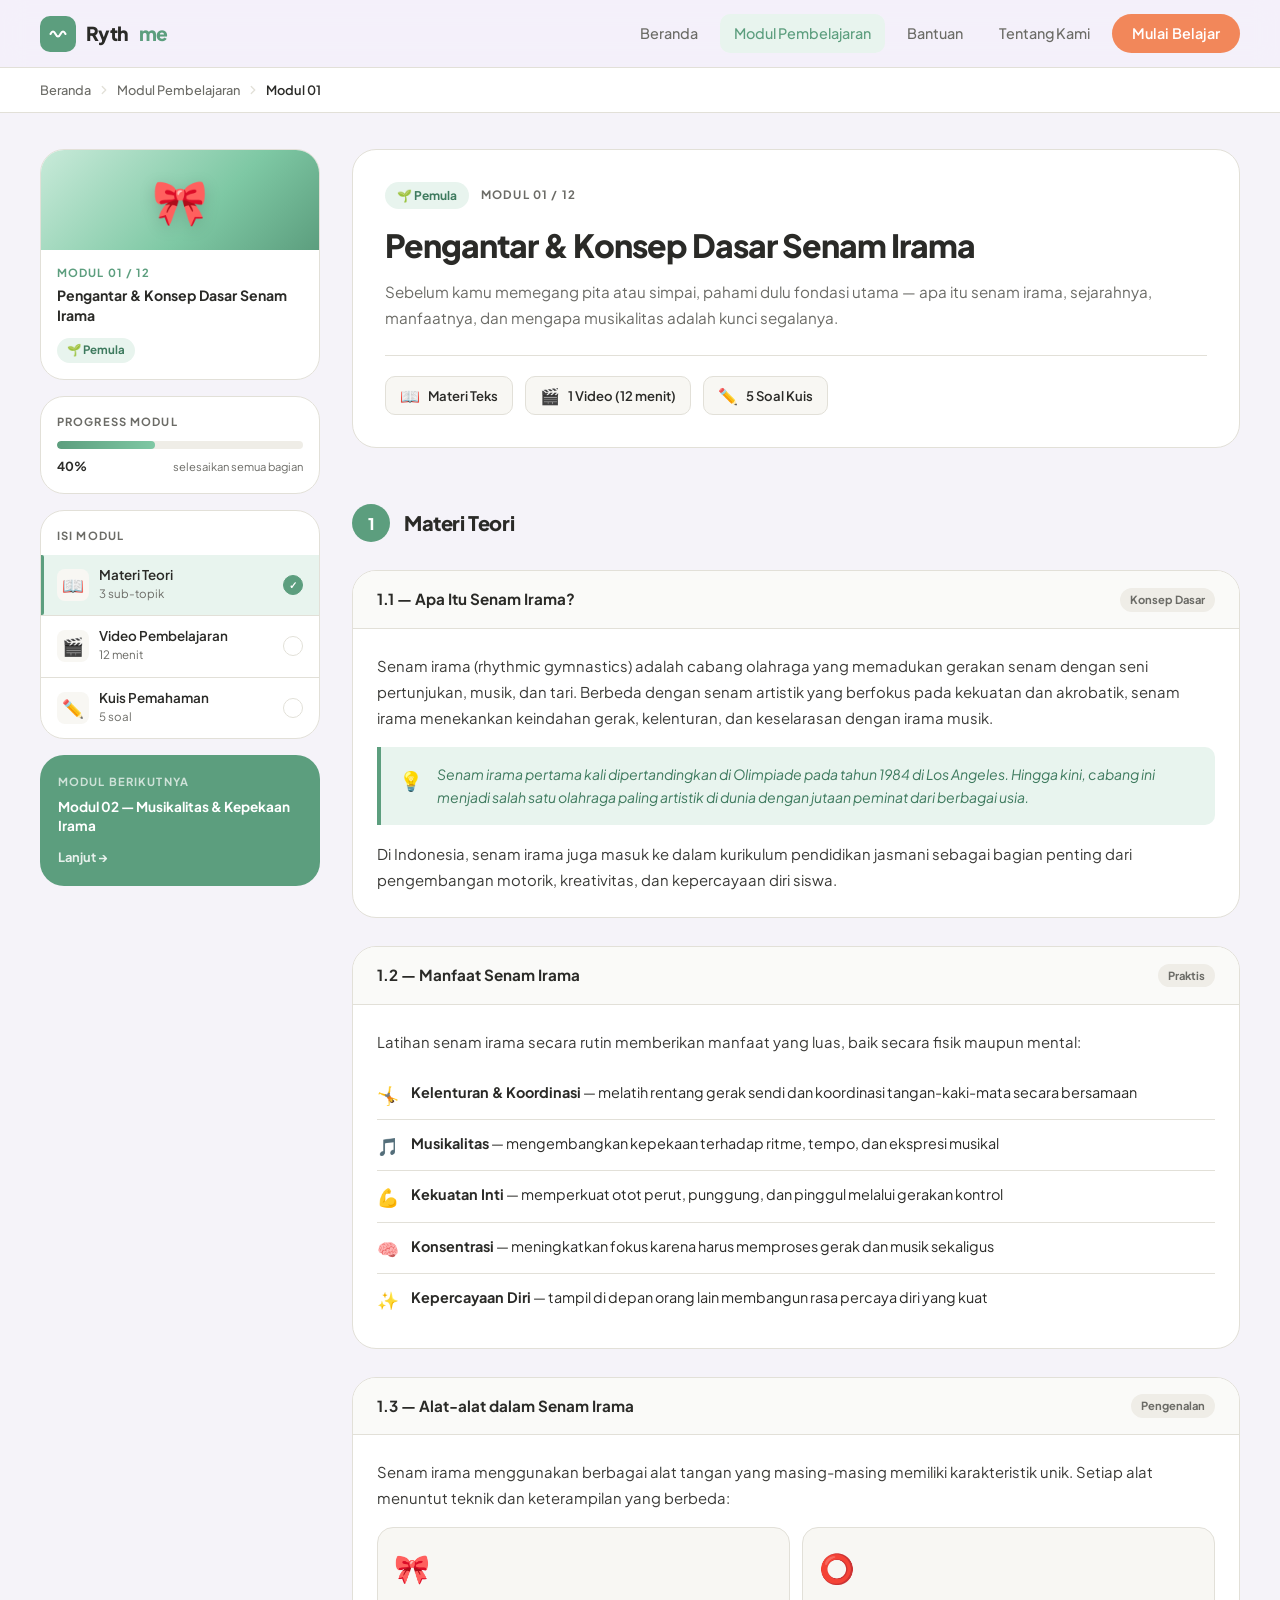
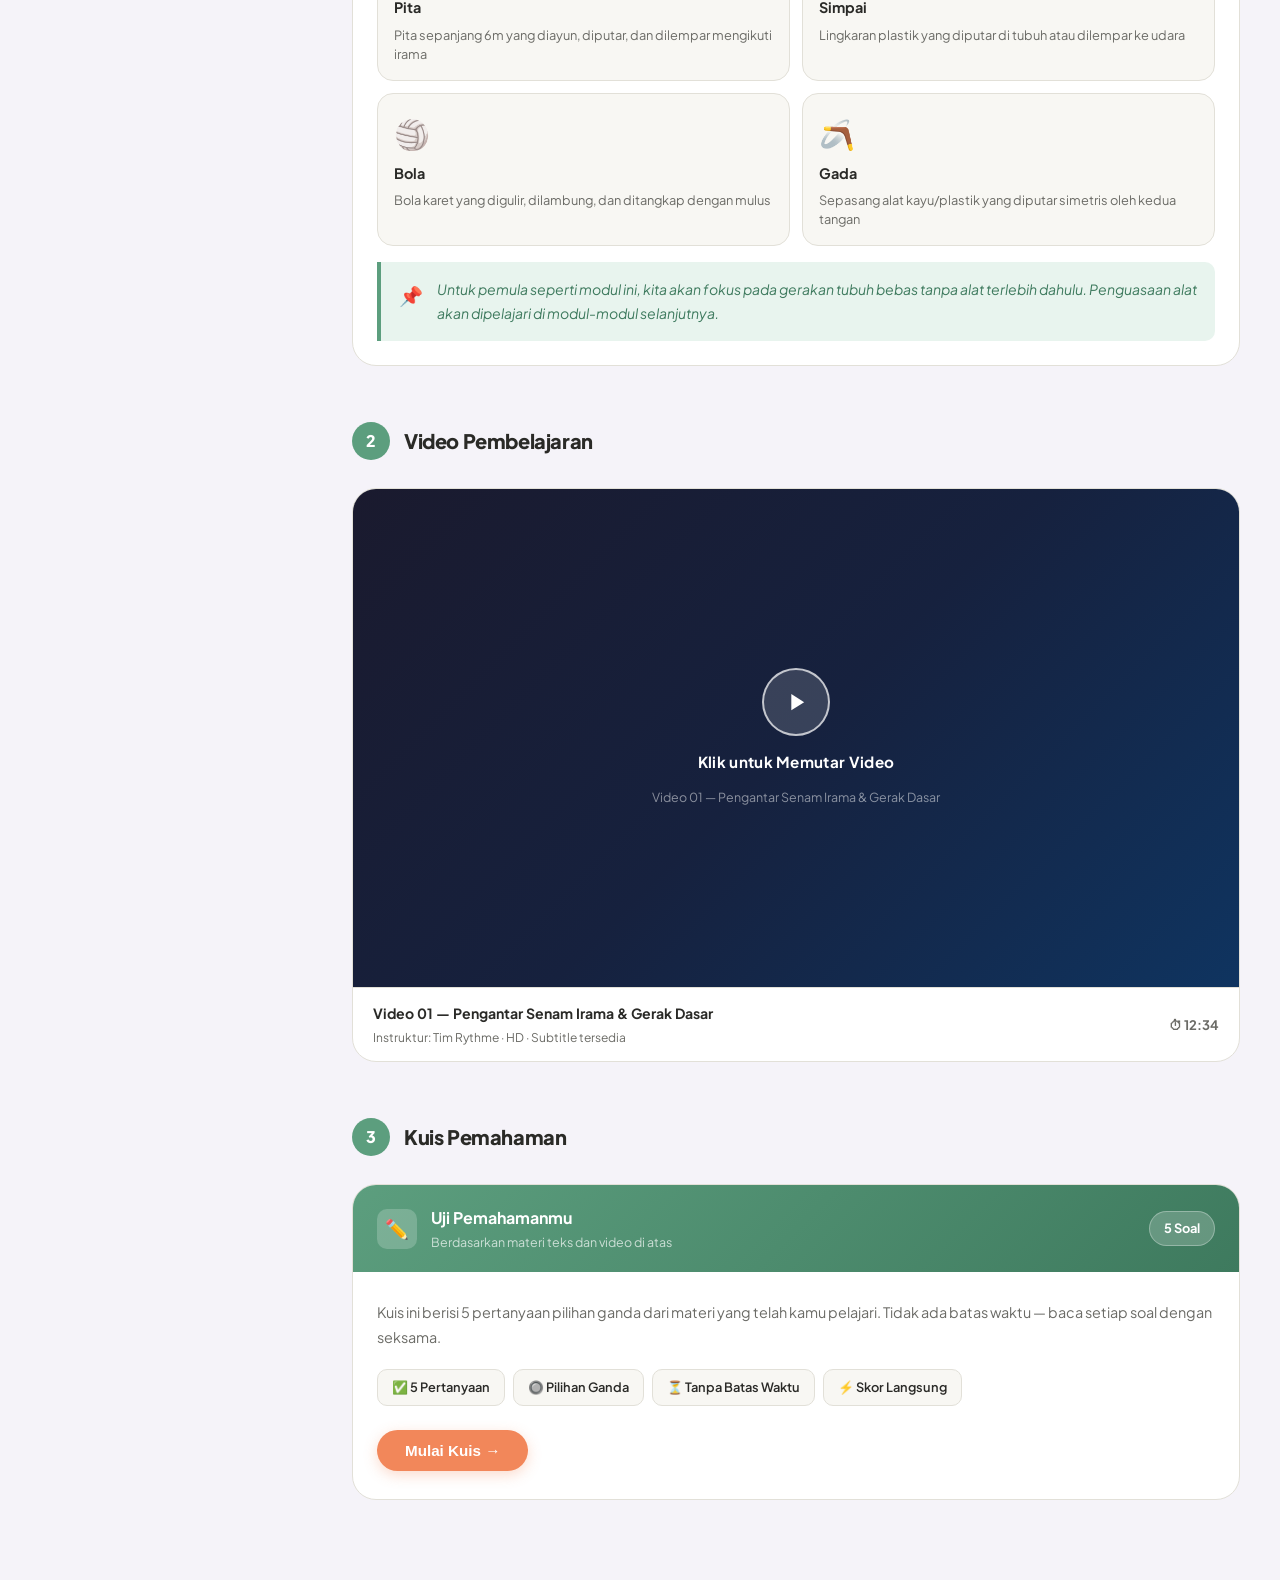
==== commit e23ea94d: "styling" ====
--- a/detail-modul.html
+++ b/detail-modul.html
@@ -1,1112 +1,623 @@
 <!DOCTYPE html>
 <html lang="id">
 <head>
-    <meta charset="UTF-8">
-    <meta name="viewport" content="width=device-width, initial-scale=1.0">
-    <title>Modul 01 — Pengantar & Konsep Dasar</title>
-    <link rel="stylesheet" href="style.css">
-    <style>
-        body.modul-active { overflow: auto !important; }
-
-        /* ===== BREADCRUMB ===== */
-        .breadcrumb {
-            padding: 14px 40px;
-            background-color: #f5f5f5;
-            border-bottom: 2px solid #333;
-            font-size: 0.85rem;
-            font-weight: bold;
-            display: flex;
-            align-items: center;
-            gap: 8px;
+  <meta charset="UTF-8">
+  <meta name="viewport" content="width=device-width, initial-scale=1.0">
+  <title>Modul 01 — Pengantar Senam Irama · Rythme</title>
+  <link rel="preconnect" href="https://fonts.googleapis.com">
+  <link rel="preconnect" href="https://fonts.gstatic.com" crossorigin>
+  <link href="https://fonts.googleapis.com/css2?family=Plus+Jakarta+Sans:wght@400;500;600;700;800&display=swap" rel="stylesheet">
+  <link rel="stylesheet" href="style.css">
+  <link rel="stylesheet" href="detail.css">
+</head>
+<body class="page-detail">
+
+  <!-- NAVBAR -->
+  <header class="navbar">
+    <a href="index.html" class="nav-logo">
+      <div class="nav-logo-icon">
+        <svg viewBox="0 0 24 24" fill="none" stroke="white" stroke-width="2.5" stroke-linecap="round">
+          <path d="M3 12 Q6 6 9 12 Q12 18 15 12 Q18 6 21 12"/>
+        </svg>
+      </div>
+      Ryth<span class="accent">me</span>
+    </a>
+
+    <nav class="nav-links">
+      <a href="index.html">Beranda</a>
+      <a href="modul.html" class="active">Modul Pembelajaran</a>
+      <a href="#bantuan">Bantuan</a>
+      <a href="#tentang">Tentang Kami</a>
+      <a href="#kontak" class="nav-cta">Mulai Belajar</a>
+    </nav>
+
+    <button class="hamburger" id="hamburgerBtn" aria-label="Buka menu navigasi" aria-expanded="false">
+      <span class="hamburger-line"></span>
+      <span class="hamburger-line"></span>
+      <span class="hamburger-line"></span>
+    </button>
+  </header>
+
+  <nav class="mobile-nav" id="mobileNav" aria-hidden="true">
+    <a href="index.html">Beranda</a>
+    <a href="modul.html">Modul Pembelajaran</a>
+    <a href="#bantuan">Bantuan</a>
+    <a href="#tentang">Tentang Kami</a>
+    <a href="#kontak" class="mob-cta">Mulai Belajar</a>
+  </nav>
+
+  <main class="detail-page">
+
+    <!-- BREADCRUMB -->
+    <div class="breadcrumb-bar">
+      <div class="breadcrumb-inner">
+        <a href="index.html" class="breadcrumb-link">Beranda</a>
+        <svg class="breadcrumb-sep" viewBox="0 0 16 16" fill="none"><path d="M6 4l4 4-4 4" stroke="currentColor" stroke-width="1.5" stroke-linecap="round" stroke-linejoin="round"/></svg>
+        <a href="modul.html" class="breadcrumb-link">Modul Pembelajaran</a>
+        <svg class="breadcrumb-sep" viewBox="0 0 16 16" fill="none"><path d="M6 4l4 4-4 4" stroke="currentColor" stroke-width="1.5" stroke-linecap="round" stroke-linejoin="round"/></svg>
+        <span class="breadcrumb-current">Modul 01</span>
+      </div>
+    </div>
+
+    <div class="detail-layout">
+
+      <!-- ========================
+           SIDEBAR (sticky)
+      ======================== -->
+      <aside class="detail-sidebar">
+
+        <!-- Module info card -->
+        <div class="sidebar-card">
+          <div class="sidebar-module-thumb thumb-green">
+            <span class="sidebar-thumb-icon">🎀</span>
+          </div>
+          <div class="sidebar-module-info">
+            <div class="sidebar-module-num">Modul 01 / 12</div>
+            <div class="sidebar-module-title">Pengantar & Konsep Dasar Senam Irama</div>
+            <div class="sidebar-badge">🌱 Pemula</div>
+          </div>
+        </div>
+
+        <!-- Progress -->
+        <div class="sidebar-card">
+          <div class="sidebar-card-label">Progress Modul</div>
+          <div class="progress-track">
+            <div class="progress-fill" id="progressFill" style="width: 0%"></div>
+          </div>
+          <div class="progress-meta">
+            <span id="progressPct">0%</span>
+            <span class="progress-hint">selesaikan semua bagian</span>
+          </div>
+        </div>
+
+        <!-- Chapter nav -->
+        <div class="sidebar-card">
+          <div class="sidebar-card-label">Isi Modul</div>
+          <nav class="chapter-nav">
+            <a href="#materi" class="chapter-link active" id="navMateri">
+              <div class="chapter-link-icon">📖</div>
+              <div>
+                <div class="chapter-link-title">Materi Teori</div>
+                <div class="chapter-link-sub">3 sub-topik</div>
+              </div>
+              <div class="chapter-check" id="checkMateri"></div>
+            </a>
+            <a href="#video" class="chapter-link" id="navVideo">
+              <div class="chapter-link-icon">🎬</div>
+              <div>
+                <div class="chapter-link-title">Video Pembelajaran</div>
+                <div class="chapter-link-sub">12 menit</div>
+              </div>
+              <div class="chapter-check" id="checkVideo"></div>
+            </a>
+            <a href="#kuis" class="chapter-link" id="navKuis">
+              <div class="chapter-link-icon">✏️</div>
+              <div>
+                <div class="chapter-link-title">Kuis Pemahaman</div>
+                <div class="chapter-link-sub">5 soal</div>
+              </div>
+              <div class="chapter-check" id="checkKuis"></div>
+            </a>
+          </nav>
+        </div>
+
+        <!-- Next module -->
+        <a href="detail-modul.html" class="sidebar-next-card">
+          <div class="sidebar-next-label">Modul Berikutnya</div>
+          <div class="sidebar-next-title">Modul 02 — Musikalitas & Kepekaan Irama</div>
+          <div class="sidebar-next-arrow">
+            Lanjut →
+          </div>
+        </a>
+
+      </aside>
+
+      <!-- ========================
+           MAIN CONTENT
+      ======================== -->
+      <div class="detail-main">
+
+        <!-- MODULE HEADER -->
+        <div class="module-header-card">
+          <div class="module-header-top">
+            <span class="module-level-badge">🌱 Pemula</span>
+            <span class="module-num-tag">MODUL 01 / 12</span>
+          </div>
+          <h1 class="module-title">Pengantar & Konsep Dasar Senam Irama</h1>
+          <p class="module-desc">Sebelum kamu memegang pita atau simpai, pahami dulu fondasi utama — apa itu senam irama, sejarahnya, manfaatnya, dan mengapa musikalitas adalah kunci segalanya.</p>
+          <div class="module-meta-row">
+            <div class="module-meta-item">
+              <div class="module-meta-icon">📖</div>
+              <span>Materi Teks</span>
+            </div>
+            <div class="module-meta-item">
+              <div class="module-meta-icon">🎬</div>
+              <span>1 Video (12 menit)</span>
+            </div>
+            <div class="module-meta-item">
+              <div class="module-meta-icon">✏️</div>
+              <span>5 Soal Kuis</span>
+            </div>
+          </div>
+        </div>
+
+        <!-- ========================
+             SECTION 1: MATERI
+        ======================== -->
+        <div class="section-anchor" id="materi"></div>
+        <div class="section-heading">
+          <div class="section-num">1</div>
+          <h2 class="section-title">Materi Teori</h2>
+        </div>
+
+        <!-- Theory block 1 -->
+        <div class="theory-card">
+          <div class="theory-card-header">
+            <span class="theory-card-title">1.1 — Apa Itu Senam Irama?</span>
+            <span class="theory-tag">Konsep Dasar</span>
+          </div>
+          <div class="theory-card-body">
+            <p>Senam irama (rhythmic gymnastics) adalah cabang olahraga yang memadukan gerakan senam dengan seni pertunjukan, musik, dan tari. Berbeda dengan senam artistik yang berfokus pada kekuatan dan akrobatik, senam irama menekankan keindahan gerak, kelenturan, dan keselarasan dengan irama musik.</p>
+            <div class="theory-highlight">
+              <div class="theory-highlight-icon">💡</div>
+              <p>Senam irama pertama kali dipertandingkan di Olimpiade pada tahun 1984 di Los Angeles. Hingga kini, cabang ini menjadi salah satu olahraga paling artistik di dunia dengan jutaan peminat dari berbagai usia.</p>
+            </div>
+            <p>Di Indonesia, senam irama juga masuk ke dalam kurikulum pendidikan jasmani sebagai bagian penting dari pengembangan motorik, kreativitas, dan kepercayaan diri siswa.</p>
+          </div>
+        </div>
+
+        <!-- Theory block 2 -->
+        <div class="theory-card">
+          <div class="theory-card-header">
+            <span class="theory-card-title">1.2 — Manfaat Senam Irama</span>
+            <span class="theory-tag">Praktis</span>
+          </div>
+          <div class="theory-card-body">
+            <p>Latihan senam irama secara rutin memberikan manfaat yang luas, baik secara fisik maupun mental:</p>
+            <ul class="theory-list">
+              <li>
+                <div class="theory-list-icon">🤸</div>
+                <div><strong>Kelenturan & Koordinasi</strong> — melatih rentang gerak sendi dan koordinasi tangan-kaki-mata secara bersamaan</div>
+              </li>
+              <li>
+                <div class="theory-list-icon">🎵</div>
+                <div><strong>Musikalitas</strong> — mengembangkan kepekaan terhadap ritme, tempo, dan ekspresi musikal</div>
+              </li>
+              <li>
+                <div class="theory-list-icon">💪</div>
+                <div><strong>Kekuatan Inti</strong> — memperkuat otot perut, punggung, dan pinggul melalui gerakan kontrol</div>
+              </li>
+              <li>
+                <div class="theory-list-icon">🧠</div>
+                <div><strong>Konsentrasi</strong> — meningkatkan fokus karena harus memproses gerak dan musik sekaligus</div>
+              </li>
+              <li>
+                <div class="theory-list-icon">✨</div>
+                <div><strong>Kepercayaan Diri</strong> — tampil di depan orang lain membangun rasa percaya diri yang kuat</div>
+              </li>
+            </ul>
+          </div>
+        </div>
+
+        <!-- Theory block 3 -->
+        <div class="theory-card">
+          <div class="theory-card-header">
+            <span class="theory-card-title">1.3 — Alat-alat dalam Senam Irama</span>
+            <span class="theory-tag">Pengenalan</span>
+          </div>
+          <div class="theory-card-body">
+            <p>Senam irama menggunakan berbagai alat tangan yang masing-masing memiliki karakteristik unik. Setiap alat menuntut teknik dan keterampilan yang berbeda:</p>
+
+            <div class="tool-grid">
+              <div class="tool-card">
+                <div class="tool-icon">🎀</div>
+                <div class="tool-name">Pita</div>
+                <div class="tool-desc">Pita sepanjang 6m yang diayun, diputar, dan dilempar mengikuti irama</div>
+              </div>
+              <div class="tool-card">
+                <div class="tool-icon">⭕</div>
+                <div class="tool-name">Simpai</div>
+                <div class="tool-desc">Lingkaran plastik yang diputar di tubuh atau dilempar ke udara</div>
+              </div>
+              <div class="tool-card">
+                <div class="tool-icon">🏐</div>
+                <div class="tool-name">Bola</div>
+                <div class="tool-desc">Bola karet yang digulir, dilambung, dan ditangkap dengan mulus</div>
+              </div>
+              <div class="tool-card">
+                <div class="tool-icon">🪃</div>
+                <div class="tool-name">Gada</div>
+                <div class="tool-desc">Sepasang alat kayu/plastik yang diputar simetris oleh kedua tangan</div>
+              </div>
+            </div>
+
+            <div class="theory-highlight">
+              <div class="theory-highlight-icon">📌</div>
+              <p>Untuk pemula seperti modul ini, kita akan fokus pada gerakan tubuh bebas tanpa alat terlebih dahulu. Penguasaan alat akan dipelajari di modul-modul selanjutnya.</p>
+            </div>
+          </div>
+        </div>
+
+        <!-- ========================
+             SECTION 2: VIDEO
+        ======================== -->
+        <div class="section-anchor" id="video"></div>
+        <div class="section-heading">
+          <div class="section-num">2</div>
+          <h2 class="section-title">Video Pembelajaran</h2>
+        </div>
+
+        <div class="video-card">
+          <div class="video-wrapper">
+            <!-- Ganti src dengan: https://www.youtube.com/embed/VIDEO_ID -->
+            <!-- <iframe src="https://www.youtube.com/embed/VIDEO_ID" allowfullscreen></iframe> -->
+            <div class="video-placeholder" id="videoPlaceholder">
+              <div class="video-play-btn" id="videoPlayBtn">
+                <svg viewBox="0 0 24 24" fill="white" width="28" height="28">
+                  <path d="M8 5.14v14l11-7-11-7z"/>
+                </svg>
+              </div>
+              <div class="video-placeholder-text">Klik untuk Memutar Video</div>
+              <div class="video-placeholder-sub">Video 01 — Pengantar Senam Irama & Gerak Dasar</div>
+            </div>
+            <div class="video-played-msg" id="videoPlayedMsg">
+              <span>📺</span>
+              <p>Letakkan embed YouTube atau elemen &lt;video&gt; di sini.<br>
+              Contoh: <code>&lt;iframe src="https://www.youtube.com/embed/ID"&gt;&lt;/iframe&gt;</code></p>
+            </div>
+          </div>
+          <div class="video-info-bar">
+            <div class="video-info-left">
+              <div class="video-info-title">Video 01 — Pengantar Senam Irama & Gerak Dasar</div>
+              <div class="video-info-sub">Instruktur: Tim Rythme · HD · Subtitle tersedia</div>
+            </div>
+            <div class="video-duration">⏱ 12:34</div>
+          </div>
+        </div>
+
+        <!-- ========================
+             SECTION 3: KUIS
+        ======================== -->
+        <div class="section-anchor" id="kuis"></div>
+        <div class="section-heading">
+          <div class="section-num">3</div>
+          <h2 class="section-title">Kuis Pemahaman</h2>
+        </div>
+
+        <div class="quiz-card">
+
+          <!-- Quiz header -->
+          <div class="quiz-card-header">
+            <div class="quiz-header-left">
+              <div class="quiz-header-icon">✏️</div>
+              <div>
+                <div class="quiz-header-title">Uji Pemahamanmu</div>
+                <div class="quiz-header-sub">Berdasarkan materi teks dan video di atas</div>
+              </div>
+            </div>
+            <div class="quiz-header-badge">5 Soal</div>
+          </div>
+
+          <!-- INTRO -->
+          <div class="quiz-intro" id="quizIntro">
+            <p>Kuis ini berisi 5 pertanyaan pilihan ganda dari materi yang telah kamu pelajari. Tidak ada batas waktu — baca setiap soal dengan seksama.</p>
+            <div class="quiz-rules-row">
+              <div class="quiz-rule">✅ 5 Pertanyaan</div>
+              <div class="quiz-rule">🔘 Pilihan Ganda</div>
+              <div class="quiz-rule">⏳ Tanpa Batas Waktu</div>
+              <div class="quiz-rule">⚡ Skor Langsung</div>
+            </div>
+            <button class="btn-start-quiz" id="quizStartBtn">Mulai Kuis →</button>
+          </div>
+
+          <!-- QUIZ BODY -->
+          <div class="quiz-body" id="quizBody">
+
+            <!-- Progress dots -->
+            <div class="quiz-progress-row">
+              <span class="quiz-progress-label" id="quizProgressLabel">Soal 1 / 5</span>
+              <div class="quiz-dots" id="quizDots">
+                <div class="q-dot active" data-q="0"></div>
+                <div class="q-dot" data-q="1"></div>
+                <div class="q-dot" data-q="2"></div>
+                <div class="q-dot" data-q="3"></div>
+                <div class="q-dot" data-q="4"></div>
+              </div>
+            </div>
+
+            <!-- Q1 -->
+            <div class="question-card" id="q0">
+              <div class="question-num">Soal 01</div>
+              <div class="question-text">Senam irama pertama kali dipertandingkan di Olimpiade pada tahun berapa dan di kota mana?</div>
+              <ul class="options-list">
+                <li class="option-item" onclick="selectOption(this, 0, false)"><span class="opt-letter">A</span> 1980 di Moskow</li>
+                <li class="option-item" onclick="selectOption(this, 0, true)"><span class="opt-letter">B</span> 1984 di Los Angeles</li>
+                <li class="option-item" onclick="selectOption(this, 0, false)"><span class="opt-letter">C</span> 1988 di Seoul</li>
+                <li class="option-item" onclick="selectOption(this, 0, false)"><span class="opt-letter">D</span> 1992 di Barcelona</li>
+              </ul>
+            </div>
+
+            <!-- Q2 -->
+            <div class="question-card" id="q1" style="display:none">
+              <div class="question-num">Soal 02</div>
+              <div class="question-text">Apa perbedaan utama senam irama dengan senam artistik?</div>
+              <ul class="options-list">
+                <li class="option-item" onclick="selectOption(this, 1, false)"><span class="opt-letter">A</span> Senam irama hanya dilakukan oleh perempuan</li>
+                <li class="option-item" onclick="selectOption(this, 1, false)"><span class="opt-letter">B</span> Senam irama menggunakan matras lebih tebal</li>
+                <li class="option-item" onclick="selectOption(this, 1, true)"><span class="opt-letter">C</span> Senam irama menekankan keindahan gerak dan keselarasan dengan musik</li>
+                <li class="option-item" onclick="selectOption(this, 1, false)"><span class="opt-letter">D</span> Senam irama tidak menggunakan alat apapun</li>
+              </ul>
+            </div>
+
+            <!-- Q3 -->
+            <div class="question-card" id="q2" style="display:none">
+              <div class="question-num">Soal 03</div>
+              <div class="question-text">Alat senam irama mana yang menggunakan dua buah benda yang dimainkan secara simetris oleh kedua tangan?</div>
+              <ul class="options-list">
+                <li class="option-item" onclick="selectOption(this, 2, false)"><span class="opt-letter">A</span> Pita</li>
+                <li class="option-item" onclick="selectOption(this, 2, false)"><span class="opt-letter">B</span> Simpai</li>
+                <li class="option-item" onclick="selectOption(this, 2, false)"><span class="opt-letter">C</span> Bola</li>
+                <li class="option-item" onclick="selectOption(this, 2, true)"><span class="opt-letter">D</span> Gada</li>
+              </ul>
+            </div>
+
+            <!-- Q4 -->
+            <div class="question-card" id="q3" style="display:none">
+              <div class="question-num">Soal 04</div>
+              <div class="question-text">Manfaat manakah yang BUKAN merupakan manfaat dari latihan senam irama secara rutin?</div>
+              <ul class="options-list">
+                <li class="option-item" onclick="selectOption(this, 3, false)"><span class="opt-letter">A</span> Meningkatkan kelenturan tubuh</li>
+                <li class="option-item" onclick="selectOption(this, 3, false)"><span class="opt-letter">B</span> Mengembangkan kepekaan musikal</li>
+                <li class="option-item" onclick="selectOption(this, 3, true)"><span class="opt-letter">C</span> Meningkatkan massa otot secara signifikan</li>
+                <li class="option-item" onclick="selectOption(this, 3, false)"><span class="opt-letter">D</span> Membangun kepercayaan diri</li>
+              </ul>
+            </div>
+
+            <!-- Q5 -->
+            <div class="question-card" id="q4" style="display:none">
+              <div class="question-num">Soal 05</div>
+              <div class="question-text">Untuk pemula di modul ini, apa yang disarankan untuk dipelajari terlebih dahulu sebelum menggunakan alat?</div>
+              <ul class="options-list">
+                <li class="option-item" onclick="selectOption(this, 4, false)"><span class="opt-letter">A</span> Langsung berlatih dengan pita</li>
+                <li class="option-item" onclick="selectOption(this, 4, false)"><span class="opt-letter">B</span> Mempelajari teknik simpai</li>
+                <li class="option-item" onclick="selectOption(this, 4, true)"><span class="opt-letter">C</span> Menguasai gerakan tubuh bebas tanpa alat</li>
+                <li class="option-item" onclick="selectOption(this, 4, false)"><span class="opt-letter">D</span> Menonton video kompetisi internasional</li>
+              </ul>
+            </div>
+
+            <!-- Nav buttons -->
+            <div class="quiz-nav-row">
+              <button class="quiz-nav-btn" id="btnPrev" onclick="prevQuestion()">← Sebelumnya</button>
+              <button class="quiz-nav-btn primary" id="btnNext" onclick="nextQuestion()">Selanjutnya →</button>
+            </div>
+
+          </div>
+
+          <!-- RESULT -->
+          <div class="quiz-result" id="quizResult">
+            <div class="result-score-box">
+              <div class="result-score-num" id="resultNum">0/5</div>
+              <div class="result-score-label">Jawaban Benar</div>
+            </div>
+            <div class="result-stars" id="resultStars">⭐⭐⭐⭐⭐</div>
+            <div class="result-message" id="resultMessage">—</div>
+            <div class="result-sub" id="resultSub">—</div>
+            <div class="result-btn-row">
+              <button class="result-btn" onclick="retryQuiz()">🔄 Ulangi Kuis</button>
+              <a href="modul.html" class="result-btn primary">Kembali ke Daftar Modul →</a>
+            </div>
+          </div>
+
+        </div>
+        <!-- end quiz-card -->
+
+      </div>
+      <!-- end detail-main -->
+    </div>
+    <!-- end detail-layout -->
+
+  </main>
+
+  <script>
+    // ── Hamburger ──
+    const hamburgerBtn = document.getElementById('hamburgerBtn');
+    const mobileNav    = document.getElementById('mobileNav');
+
+    hamburgerBtn.addEventListener('click', () => {
+      const isOpen = hamburgerBtn.classList.toggle('open');
+      hamburgerBtn.setAttribute('aria-expanded', isOpen);
+      mobileNav.setAttribute('aria-hidden', !isOpen);
+      mobileNav.classList.toggle('visible', isOpen);
+    });
+
+    mobileNav.querySelectorAll('a').forEach(link => {
+      link.addEventListener('click', () => {
+        hamburgerBtn.classList.remove('open');
+        hamburgerBtn.setAttribute('aria-expanded', 'false');
+        mobileNav.classList.remove('visible');
+        mobileNav.setAttribute('aria-hidden', 'true');
+      });
+    });
+
+    document.addEventListener('click', e => {
+      if (!hamburgerBtn.contains(e.target) && !mobileNav.contains(e.target)) {
+        hamburgerBtn.classList.remove('open');
+        hamburgerBtn.setAttribute('aria-expanded', 'false');
+        mobileNav.classList.remove('visible');
+        mobileNav.setAttribute('aria-hidden', 'true');
+      }
+    });
+
+    // ── Progress tracking ──
+    let theoryRead  = false;
+    let videoWatched = false;
+    let quizDone    = false;
+
+    function updateProgress() {
+      const score = (theoryRead ? 40 : 0) + (videoWatched ? 30 : 0) + (quizDone ? 30 : 0);
+      document.getElementById('progressFill').style.width = score + '%';
+      document.getElementById('progressPct').textContent  = score + '%';
+
+      if (theoryRead)   document.getElementById('checkMateri').innerHTML = '✓';
+      if (videoWatched) document.getElementById('checkVideo').innerHTML  = '✓';
+      if (quizDone)     document.getElementById('checkKuis').innerHTML   = '✓';
+
+      if (theoryRead)   document.getElementById('checkMateri').classList.add('done');
+      if (videoWatched) document.getElementById('checkVideo').classList.add('done');
+      if (quizDone)     document.getElementById('checkKuis').classList.add('done');
+    }
+
+    // Mark theory read when video section scrolls into view
+    const videoSection = document.getElementById('video');
+    const observer = new IntersectionObserver(entries => {
+      if (entries[0].isIntersecting && !theoryRead) {
+        theoryRead = true;
+        updateProgress();
+      }
+    }, { threshold: 0.2 });
+    if (videoSection) observer.observe(videoSection);
+
+    // Video watched on click
+    const videoPlayBtn = document.getElementById('videoPlayBtn');
+    const videoPlaceholder = document.getElementById('videoPlaceholder');
+    const videoPlayedMsg   = document.getElementById('videoPlayedMsg');
+
+    if (videoPlayBtn) {
+      videoPlayBtn.addEventListener('click', () => {
+        videoPlaceholder.style.display = 'none';
+        videoPlayedMsg.style.display   = 'flex';
+        if (!videoWatched) {
+          videoWatched = true;
+          updateProgress();
         }
-        .breadcrumb a {
-            color: #333;
-            text-decoration: none;
-            border-bottom: 1px solid #999;
-        }
-        .breadcrumb a:hover { border-bottom-color: #333; }
-        .breadcrumb-sep { color: #999; }
-
-        /* ===== LAYOUT WRAPPER ===== */
-        .detail-wrapper {
-            max-width: 900px;
-            margin: 0 auto;
-            padding: 40px 40px 80px 40px;
-        }
-
-        /* ===== MODULE HEADER ===== */
-        .module-header {
-            border: 2px solid #333;
-            background-color: #fff;
-            padding: 28px 32px;
-            margin-bottom: 32px;
-        }
-
-        .module-tag-row {
-            display: flex;
-            align-items: center;
-            gap: 10px;
-            margin-bottom: 14px;
-        }
-
-        .module-tag {
-            border: 2px solid #333;
-            padding: 3px 12px;
-            font-size: 0.75rem;
-            font-weight: bold;
-            text-transform: uppercase;
-            letter-spacing: 0.5px;
-            background-color: #e8e8e8;
-        }
-
-        .module-num {
-            font-size: 0.8rem;
-            font-weight: bold;
-            color: #666;
-            letter-spacing: 1px;
-        }
-
-        .module-header h1 {
-            font-size: 1.7rem;
-            font-weight: bold;
-            line-height: 1.3;
-            margin-bottom: 12px;
-        }
-
-        .module-header p {
-            font-size: 0.95rem;
-            color: #555;
-            line-height: 1.6;
-            margin-bottom: 20px;
-        }
-
-        .module-meta-row {
-            display: flex;
-            gap: 16px;
-            font-size: 0.8rem;
-            font-weight: bold;
-            color: #555;
-            border-top: 2px solid #e8e8e8;
-            padding-top: 16px;
-            flex-wrap: wrap;
-        }
-
-        .module-meta-item {
-            display: flex;
-            align-items: center;
-            gap: 6px;
-        }
-
-        .meta-icon {
-            width: 20px; height: 20px;
-            border: 2px solid #333;
-            background-color: #e8e8e8;
-            display: flex; align-items: center; justify-content: center;
-            font-size: 0.65rem; font-weight: bold;
-        }
-
-        /* ===== PROGRESS BAR ===== */
-        .progress-section {
-            border: 2px solid #333;
-            background-color: #fff;
-            padding: 20px 24px;
-            margin-bottom: 32px;
-            display: flex;
-            align-items: center;
-            gap: 20px;
-        }
-
-        .progress-label {
-            font-size: 0.85rem;
-            font-weight: bold;
-            white-space: nowrap;
-        }
-
-        .progress-track {
-            flex: 1;
-            height: 14px;
-            border: 2px solid #333;
-            background-color: #f5f5f5;
-            position: relative;
-            overflow: hidden;
-        }
-
-        .progress-fill {
-            height: 100%;
-            background-color: #333;
-            width: 0%;
-            transition: width 0.4s ease;
-        }
-
-        .progress-pct {
-            font-size: 0.85rem;
-            font-weight: bold;
-            white-space: nowrap;
-            min-width: 36px;
-            text-align: right;
-        }
-
-        /* ===== SECTION DIVIDER ===== */
-        .section-label {
-            display: flex;
-            align-items: center;
-            gap: 12px;
-            margin-bottom: 20px;
-        }
-
-        .section-label-num {
-            border: 2px solid #333;
-            background-color: #333;
-            color: #fff;
-            width: 32px; height: 32px;
-            display: flex; align-items: center; justify-content: center;
-            font-weight: bold;
-            font-size: 0.9rem;
-            flex-shrink: 0;
-        }
-
-        .section-label-text {
-            font-size: 1.2rem;
-            font-weight: bold;
-            letter-spacing: -0.3px;
-        }
-
-        /* ===== MATERI TEORI ===== */
-        .theory-block {
-            border: 2px solid #333;
-            background-color: #fff;
-            margin-bottom: 32px;
-        }
-
-        .theory-block-header {
-            border-bottom: 2px solid #333;
-            padding: 14px 20px;
-            background-color: #f9f9f9;
-            display: flex;
-            align-items: center;
-            justify-content: space-between;
-        }
-
-        .theory-block-title {
-            font-weight: bold;
-            font-size: 1rem;
-        }
-
-        .theory-block-tag {
-            font-size: 0.75rem;
-            font-weight: bold;
-            color: #666;
-            border: 1px solid #aaa;
-            padding: 2px 8px;
-        }
-
-        .theory-block-body {
-            padding: 24px;
-        }
-
-        .theory-block-body p {
-            font-size: 0.95rem;
-            line-height: 1.7;
-            color: #333;
-            margin-bottom: 16px;
-        }
-
-        .theory-block-body p:last-child { margin-bottom: 0; }
-
-        .theory-highlight {
-            border-left: 4px solid #333;
-            background-color: #f5f5f5;
-            padding: 14px 18px;
-            margin: 20px 0;
-            font-size: 0.9rem;
-            font-style: italic;
-            color: #444;
-            line-height: 1.6;
-        }
-
-        .theory-list {
-            list-style: none;
-            padding: 0;
-            margin: 16px 0;
-        }
-
-        .theory-list li {
-            padding: 8px 0 8px 20px;
-            border-bottom: 1px solid #e8e8e8;
-            font-size: 0.9rem;
-            line-height: 1.5;
-            position: relative;
-        }
-
-        .theory-list li:last-child { border-bottom: none; }
-
-        .theory-list li::before {
-            content: "—";
-            position: absolute;
-            left: 0;
-            color: #333;
-            font-weight: bold;
-        }
-
-        /* ===== VIDEO SECTION ===== */
-        .video-section {
-            margin-bottom: 32px;
-        }
-
-        .video-player-box {
-            border: 2px solid #333;
-            background-color: #000;
-            position: relative;
-            padding-bottom: 56.25%; /* 16:9 */
-            height: 0;
-            overflow: hidden;
-        }
-
-        .video-player-box iframe,
-        .video-player-box video {
-            position: absolute;
-            top: 0; left: 0;
-            width: 100%; height: 100%;
-            border: none;
-        }
-
-        /* Placeholder saat belum ada video */
-        .video-placeholder {
-            position: absolute;
-            top: 0; left: 0;
-            width: 100%; height: 100%;
-            background-color: #1a1a1a;
-            display: flex;
-            flex-direction: column;
-            align-items: center;
-            justify-content: center;
-            gap: 16px;
-            cursor: pointer;
-        }
-
-        .play-btn-circle {
-            width: 72px; height: 72px;
-            border: 3px solid #fff;
-            border-radius: 50%;
-            display: flex; align-items: center; justify-content: center;
-            transition: background-color 0.2s;
-        }
-
-        .play-btn-circle:hover {
-            background-color: rgba(255,255,255,0.15);
-        }
-
-        .play-triangle {
-            width: 0; height: 0;
-            border-top: 14px solid transparent;
-            border-bottom: 14px solid transparent;
-            border-left: 24px solid #fff;
-            margin-left: 4px;
-        }
-
-        .video-placeholder-text {
-            color: #aaa;
-            font-size: 0.85rem;
-            font-weight: bold;
-            text-transform: uppercase;
-            letter-spacing: 1px;
-        }
-
-        .video-info-bar {
-            border: 2px solid #333;
-            border-top: none;
-            background-color: #fff;
-            padding: 14px 20px;
-            display: flex;
-            align-items: center;
-            justify-content: space-between;
-            font-size: 0.85rem;
-        }
-
-        .video-title-text {
-            font-weight: bold;
-        }
-
-        .video-duration-text {
-            color: #666;
-            font-size: 0.8rem;
-        }
-
-        /* ===== QUIZ SECTION ===== */
-        .quiz-section {
-            border: 2px solid #333;
-            background-color: #fff;
-            margin-bottom: 32px;
-        }
-
-        .quiz-header {
-            border-bottom: 2px solid #333;
-            padding: 16px 24px;
-            background-color: #333;
-            color: #fff;
-            display: flex;
-            align-items: center;
-            justify-content: space-between;
-        }
-
-        .quiz-header-left {
-            display: flex;
-            align-items: center;
-            gap: 12px;
-        }
-
-        .quiz-icon {
-            width: 36px; height: 36px;
-            border: 2px solid #fff;
-            display: flex; align-items: center; justify-content: center;
-            font-weight: bold;
-            font-size: 1rem;
-        }
-
-        .quiz-header h2 {
-            font-size: 1.1rem;
-            font-weight: bold;
-        }
-
-        .quiz-header-sub {
-            font-size: 0.8rem;
-            color: #ccc;
-            margin-top: 2px;
-        }
-
-        .quiz-badge {
-            border: 2px solid #fff;
-            padding: 4px 12px;
-            font-size: 0.8rem;
-            font-weight: bold;
-        }
-
-        /* Quiz Intro */
-        .quiz-intro {
-            padding: 28px 24px;
-            border-bottom: 2px solid #333;
-        }
-
-        .quiz-intro p {
-            font-size: 0.9rem;
-            color: #555;
-            line-height: 1.6;
-            margin-bottom: 20px;
-        }
-
-        .quiz-rules {
-            display: flex;
-            gap: 12px;
-            flex-wrap: wrap;
-            margin-bottom: 20px;
-        }
-
-        .quiz-rule-item {
-            border: 2px solid #333;
-            padding: 8px 14px;
-            font-size: 0.8rem;
-            font-weight: bold;
-            background-color: #f9f9f9;
-        }
-
-        .quiz-start-btn {
-            border: 3px solid #333;
-            padding: 12px 28px;
-            background-color: #333;
-            color: #fff;
-            font-weight: bold;
-            font-size: 0.95rem;
-            text-transform: uppercase;
-            letter-spacing: 0.5px;
-            cursor: pointer;
-            transition: background-color 0.15s, color 0.15s;
-        }
-
-        .quiz-start-btn:hover {
-            background-color: #fff;
-            color: #333;
-        }
-
-        /* Quiz Questions Area */
-        .quiz-body {
-            padding: 24px;
-            display: none;
-        }
-
-        .quiz-body.active { display: block; }
-
-        /* Progress Quiz */
-        .quiz-progress-bar {
-            display: flex;
-            align-items: center;
-            gap: 12px;
-            margin-bottom: 24px;
-        }
-
-        .quiz-progress-label {
-            font-size: 0.8rem;
-            font-weight: bold;
-            white-space: nowrap;
-        }
-
-        .quiz-progress-dots {
-            display: flex;
-            gap: 6px;
-            flex: 1;
-        }
-
-        .q-dot {
-            width: 28px; height: 10px;
-            border: 2px solid #333;
-            background-color: #f5f5f5;
-            transition: background-color 0.2s;
-        }
-
-        .q-dot.done { background-color: #333; }
-        .q-dot.current { background-color: #999; }
-
-        /* Question Card */
-        .question-card {
-            border: 2px solid #333;
-            margin-bottom: 20px;
-        }
-
-        .question-num {
-            border-bottom: 2px solid #333;
-            padding: 10px 16px;
-            background-color: #f5f5f5;
-            font-size: 0.8rem;
-            font-weight: bold;
-            text-transform: uppercase;
-            letter-spacing: 0.5px;
-            color: #666;
-        }
-
-        .question-text {
-            padding: 16px 16px 12px 16px;
-            font-weight: bold;
-            font-size: 0.95rem;
-            line-height: 1.5;
-        }
-
-        .options-list {
-            list-style: none;
-            padding: 0 16px 16px 16px;
-            display: flex;
-            flex-direction: column;
-            gap: 8px;
-        }
-
-        .option-item {
-            border: 2px solid #ccc;
-            padding: 10px 14px;
-            cursor: pointer;
-            font-size: 0.9rem;
-            display: flex;
-            align-items: center;
-            gap: 10px;
-            transition: border-color 0.15s, background-color 0.15s;
-        }
-
-        .option-item:hover { border-color: #333; background-color: #f9f9f9; }
-        .option-item.selected { border-color: #333; background-color: #333; color: #fff; }
-        .option-item.correct { border-color: #333; background-color: #d4edda; color: #333; }
-        .option-item.wrong { border-color: #333; background-color: #f8d7da; color: #333; }
-
-        .option-letter {
-            width: 24px; height: 24px;
-            border: 2px solid currentColor;
-            display: flex; align-items: center; justify-content: center;
-            font-size: 0.75rem;
-            font-weight: bold;
-            flex-shrink: 0;
-            border-radius: 50%;
-        }
-
-        /* Quiz Navigation */
-        .quiz-nav {
-            display: flex;
-            justify-content: space-between;
-            align-items: center;
-            margin-top: 16px;
-            padding-top: 16px;
-            border-top: 2px solid #e8e8e8;
-        }
-
-        .quiz-nav-btn {
-            border: 2px solid #333;
-            padding: 10px 24px;
-            font-weight: bold;
-            font-size: 0.9rem;
-            cursor: pointer;
-            background-color: #fff;
-            transition: background-color 0.15s;
-        }
-
-        .quiz-nav-btn:hover { background-color: #f5f5f5; }
-
-        .quiz-nav-btn.primary {
-            background-color: #333;
-            color: #fff;
-        }
-
-        .quiz-nav-btn.primary:hover { background-color: #555; }
-
-        /* Quiz Result */
-        .quiz-result {
-            padding: 32px 24px;
-            text-align: center;
-            display: none;
-        }
-
-        .quiz-result.active { display: block; }
-
-        .result-score-box {
-            border: 3px solid #333;
-            display: inline-block;
-            padding: 20px 40px;
-            margin-bottom: 20px;
-            background-color: #f9f9f9;
-        }
-
-        .result-score-num {
-            font-size: 3rem;
-            font-weight: bold;
-            line-height: 1;
-        }
-
-        .result-score-label {
-            font-size: 0.85rem;
-            color: #666;
-            margin-top: 4px;
-        }
-
-        .result-message {
-            font-size: 1rem;
-            font-weight: bold;
-            margin-bottom: 12px;
-        }
-
-        .result-sub {
-            font-size: 0.875rem;
-            color: #555;
-            margin-bottom: 24px;
-        }
-
-        .result-btn-row {
-            display: flex;
-            gap: 12px;
-            justify-content: center;
-            flex-wrap: wrap;
-        }
-
-        .result-btn {
-            border: 2px solid #333;
-            padding: 10px 24px;
-            font-weight: bold;
-            font-size: 0.9rem;
-            cursor: pointer;
-            text-decoration: none;
-            color: #333;
-            background-color: #fff;
-            transition: background-color 0.15s;
-            display: inline-block;
-        }
-
-        .result-btn:hover { background-color: #f5f5f5; }
-        .result-btn.primary { background-color: #333; color: #fff; }
-        .result-btn.primary:hover { background-color: #555; }
-
-        /* ===== RESPONSIVE ===== */
-        @media (max-width: 600px) {
-            .detail-wrapper { padding: 24px 16px 60px 16px; }
-            .breadcrumb { padding: 12px 16px; }
-            .module-header { padding: 20px; }
-            .module-header h1 { font-size: 1.3rem; }
-            .theory-block-body { padding: 16px; }
-            .quiz-rules { flex-direction: column; }
-            .result-score-num { font-size: 2.4rem; }
-        }
-    </style>
-</head>
-<body class="modul-active">
-
-    <!-- NAVBAR -->
-    <header class="navbar">
-        <a href="index.html" class="logo-box" style="text-decoration:none; color:#333;">LOGO WEBSITE</a>
-        <button class="hamburger-btn" id="hamburgerBtn" aria-label="Buka menu navigasi">
-            <span class="hamburger-line"></span>
-            <span class="hamburger-line"></span>
-            <span class="hamburger-line"></span>
-        </button>
-        <nav class="dropdown-nav" id="dropdownNav">
-            <ul class="dropdown-nav-list">
-                <li><a href="index.html#hero">Beranda</a></li>
-                <li><a href="modul.html">Modul Pembelajaran</a></li>
-                <li><a href="index.html#bantuan">Bantuan</a></li>
-                <li><a href="index.html#tentang">Tentang Kami</a></li>
-                <li><a href="index.html#kontak">Kontak</a></li>
-            </ul>
-        </nav>
-    </header>
-
-    <!-- BREADCRUMB -->
-    <div class="breadcrumb">
-        <a href="index.html">Beranda</a>
-        <span class="breadcrumb-sep">›</span>
-        <a href="modul.html">Modul Pembelajaran</a>
-        <span class="breadcrumb-sep">›</span>
-        <span>Modul 01</span>
-    </div>
-
-    <div class="detail-wrapper">
-
-        <!-- ===== MODULE HEADER ===== -->
-        <div class="module-header">
-            <div class="module-tag-row">
-                <span class="module-tag">Pemula</span>
-                <span class="module-num">MODUL 01 / 12</span>
-            </div>
-            <h1>Pengantar & Konsep Dasar Hidup Sehat</h1>
-            <p>Fondasi utama sebelum masuk ke materi lebih dalam. Modul ini membahas pengertian kesehatan secara holistik, faktor-faktor yang memengaruhi gaya hidup sehat, dan mengapa memulai lebih awal sangat penting.</p>
-            <div class="module-meta-row">
-                <span class="module-meta-item"><span class="meta-icon">T</span> Materi Teks</span>
-                <span class="module-meta-item"><span class="meta-icon">V</span> 1 Video (12 menit)</span>
-                <span class="module-meta-item"><span class="meta-icon">Q</span> 5 Pertanyaan Kuis</span>
-            </div>
-        </div>
-
-        <!-- Progress -->
-        <div class="progress-section">
-            <span class="progress-label">Progress Modul:</span>
-            <div class="progress-track">
-                <div class="progress-fill" id="progressFill"></div>
-            </div>
-            <span class="progress-pct" id="progressPct">0%</span>
-        </div>
-
-        <!-- ===== BAGIAN 1: MATERI TEORI ===== -->
-        <div class="section-label">
-            <div class="section-label-num">1</div>
-            <span class="section-label-text">Materi Teori</span>
-        </div>
-
-        <div class="theory-block">
-            <div class="theory-block-header">
-                <span class="theory-block-title">1.1 — Apa Itu Kesehatan?</span>
-                <span class="theory-block-tag">Konsep Dasar</span>
-            </div>
-            <div class="theory-block-body">
-                <p>Menurut Organisasi Kesehatan Dunia (WHO), kesehatan bukan sekadar tidak adanya penyakit atau kelemahan, melainkan kondisi sejahtera fisik, mental, dan sosial secara menyeluruh. Definisi ini menegaskan bahwa kesehatan adalah keadaan positif, bukan hanya ketiadaan hal yang negatif.</p>
-                <div class="theory-highlight">
-                    "Kesehatan adalah kondisi sejahtera fisik, mental, dan sosial secara menyeluruh — bukan sekadar ketiadaan penyakit atau kelemahan." — WHO, 1948
-                </div>
-                <p>Dalam kehidupan modern, banyak orang mengartikan sehat hanya sebatas tidak sakit. Padahal, seseorang bisa saja tidak memiliki penyakit klinis namun tetap berada dalam kondisi tidak sehat — karena kelelahan kronis, kecemasan berlebih, atau isolasi sosial.</p>
-            </div>
-        </div>
-
-        <div class="theory-block">
-            <div class="theory-block-header">
-                <span class="theory-block-title">1.2 — Dimensi Kesehatan Holistik</span>
-                <span class="theory-block-tag">Konsep Dasar</span>
-            </div>
-            <div class="theory-block-body">
-                <p>Kesehatan holistik memandang manusia sebagai satu kesatuan yang utuh. Ada lima dimensi utama yang saling memengaruhi:</p>
-                <ul class="theory-list">
-                    <li><strong>Fisik</strong> — kondisi tubuh, kebugaran, dan bebas dari penyakit organik</li>
-                    <li><strong>Mental/Emosional</strong> — kemampuan mengelola pikiran, emosi, dan tekanan</li>
-                    <li><strong>Sosial</strong> — kualitas hubungan dengan orang lain dan komunitas</li>
-                    <li><strong>Spiritual</strong> — rasa makna, tujuan, dan nilai dalam hidup</li>
-                    <li><strong>Lingkungan</strong> — kondisi tempat tinggal dan akses terhadap sumber daya sehat</li>
-                </ul>
-                <p>Kelima dimensi ini bersifat interdependen. Gangguan pada satu dimensi hampir selalu berdampak pada dimensi lainnya — misalnya, stres berkepanjangan (mental) dapat memicu gangguan pencernaan (fisik) dan menarik diri dari pergaulan (sosial).</p>
-            </div>
-        </div>
-
-        <div class="theory-block">
-            <div class="theory-block-header">
-                <span class="theory-block-title">1.3 — Faktor Pembentuk Gaya Hidup Sehat</span>
-                <span class="theory-block-tag">Praktis</span>
-            </div>
-            <div class="theory-block-body">
-                <p>Gaya hidup sehat tidak terbentuk dalam semalam. Ia dibangun dari kebiasaan kecil yang konsisten sepanjang waktu. Empat pilar utama yang akan kita pelajari di platform ini adalah:</p>
-                <ul class="theory-list">
-                    <li><strong>Nutrisi</strong> — apa yang kita makan dan minum setiap hari</li>
-                    <li><strong>Gerakan</strong> — aktivitas fisik dan olahraga teratur</li>
-                    <li><strong>Istirahat</strong> — kualitas tidur dan pemulihan tubuh</li>
-                    <li><strong>Manajemen Stres</strong> — cara kita merespons tekanan dan tantangan</li>
-                </ul>
-                <div class="theory-highlight">
-                    Penelitian menunjukkan bahwa kebiasaan baru rata-rata membutuhkan 66 hari untuk terbentuk secara otomatis — bukan 21 hari seperti mitos populer. Konsistensi lebih penting daripada kesempurnaan.
-                </div>
-                <p>Memahami fondasi ini adalah kunci sebelum masuk ke modul-modul berikutnya yang lebih spesifik. Tanpa landasan konsep yang kuat, perubahan gaya hidup cenderung tidak bertahan lama.</p>
-            </div>
-        </div>
-
-        <!-- ===== BAGIAN 2: VIDEO ===== -->
-        <div class="section-label">
-            <div class="section-label-num">2</div>
-            <span class="section-label-text">Video Pembelajaran</span>
-        </div>
-
-        <div class="video-section">
-            <div class="video-player-box">
-                <!--
-                    Untuk menggunakan video nyata:
-                    1. YouTube embed: ganti src dengan https://www.youtube.com/embed/VIDEO_ID
-                    2. Video file lokal: <video controls><source src="video.mp4" type="video/mp4"></video>
-                    Contoh iframe YouTube sudah tersedia di bawah, tinggal uncomment dan isi VIDEO_ID.
-                -->
-                <!-- <iframe src="https://www.youtube.com/embed/VIDEO_ID_DISINI" allowfullscreen></iframe> -->
-
-                <div class="video-placeholder" id="videoPlaceholder" onclick="this.style.display='none'; document.getElementById('videoMsg').style.display='flex'">
-                    <div class="play-btn-circle">
-                        <div class="play-triangle"></div>
-                    </div>
-                    <span class="video-placeholder-text">Klik untuk Putar Video</span>
-                </div>
-                <div id="videoMsg" style="display:none; position:absolute; inset:0; background:#1a1a1a; align-items:center; justify-content:center; flex-direction:column; gap:12px;">
-                    <span style="color:#aaa; font-size:0.85rem; font-weight:bold; text-align:center; padding:20px;">
-                        Area video — ganti placeholder ini dengan embed YouTube atau elemen &lt;video&gt;<br>
-                        (lihat komentar di HTML untuk panduan)
-                    </span>
-                </div>
-            </div>
-            <div class="video-info-bar">
-                <span class="video-title-text">Video 01 — Pengantar Kesehatan Holistik</span>
-                <span class="video-duration-text">Durasi: 12:34</span>
-            </div>
-        </div>
-
-        <!-- ===== BAGIAN 3: KUIS ===== -->
-        <div class="section-label">
-            <div class="section-label-num">3</div>
-            <span class="section-label-text">Kuis Pemahaman</span>
-        </div>
-
-        <div class="quiz-section">
-            <div class="quiz-header">
-                <div class="quiz-header-left">
-                    <div class="quiz-icon">?</div>
-                    <div>
-                        <h2>Uji Pemahamanmu</h2>
-                        <div class="quiz-header-sub">Berdasarkan materi teks dan video di atas</div>
-                    </div>
-                </div>
-                <div class="quiz-badge">5 Soal</div>
-            </div>
-
-            <!-- Intro Kuis -->
-            <div class="quiz-intro" id="quizIntro">
-                <p>Kuis ini berisi 5 pertanyaan yang diambil dari materi teori dan video yang telah kamu pelajari. Jawab setiap pertanyaan dengan memilih satu opsi yang paling tepat. Tidak ada batas waktu — baca setiap pertanyaan dengan seksama.</p>
-                <div class="quiz-rules">
-                    <div class="quiz-rule-item">5 Pertanyaan</div>
-                    <div class="quiz-rule-item">Pilihan Ganda</div>
-                    <div class="quiz-rule-item">Tanpa Batas Waktu</div>
-                    <div class="quiz-rule-item">Skor Langsung</div>
-                </div>
-                <button class="quiz-start-btn" id="quizStartBtn">Mulai Kuis</button>
-            </div>
-
-            <!-- Body Kuis -->
-            <div class="quiz-body" id="quizBody">
-
-                <!-- Progress Dots -->
-                <div class="quiz-progress-bar">
-                    <span class="quiz-progress-label" id="quizProgressLabel">Soal 1 / 5</span>
-                    <div class="quiz-progress-dots" id="quizDots">
-                        <div class="q-dot current" data-q="0"></div>
-                        <div class="q-dot" data-q="1"></div>
-                        <div class="q-dot" data-q="2"></div>
-                        <div class="q-dot" data-q="3"></div>
-                        <div class="q-dot" data-q="4"></div>
-                    </div>
-                </div>
-
-                <!-- Q1 -->
-                <div class="question-card" id="q0">
-                    <div class="question-num">Soal 01</div>
-                    <div class="question-text">Menurut WHO, kesehatan didefinisikan sebagai…</div>
-                    <ul class="options-list">
-                        <li class="option-item" onclick="selectOption(this, 0, false)">
-                            <span class="option-letter">A</span> Kondisi tidak adanya penyakit dalam tubuh
-                        </li>
-                        <li class="option-item" onclick="selectOption(this, 0, true)">
-                            <span class="option-letter">B</span> Kondisi sejahtera fisik, mental, dan sosial secara menyeluruh
-                        </li>
-                        <li class="option-item" onclick="selectOption(this, 0, false)">
-                            <span class="option-letter">C</span> Kemampuan bekerja tanpa rasa lelah
-                        </li>
-                        <li class="option-item" onclick="selectOption(this, 0, false)">
-                            <span class="option-letter">D</span> Kondisi tubuh yang bebas dari gangguan fisik
-                        </li>
-                    </ul>
-                </div>
-
-                <!-- Q2 -->
-                <div class="question-card" id="q1" style="display:none">
-                    <div class="question-num">Soal 02</div>
-                    <div class="question-text">Dimensi kesehatan mana yang berkaitan dengan rasa makna dan tujuan dalam hidup?</div>
-                    <ul class="options-list">
-                        <li class="option-item" onclick="selectOption(this, 1, false)">
-                            <span class="option-letter">A</span> Dimensi Fisik
-                        </li>
-                        <li class="option-item" onclick="selectOption(this, 1, false)">
-                            <span class="option-letter">B</span> Dimensi Sosial
-                        </li>
-                        <li class="option-item" onclick="selectOption(this, 1, true)">
-                            <span class="option-letter">C</span> Dimensi Spiritual
-                        </li>
-                        <li class="option-item" onclick="selectOption(this, 1, false)">
-                            <span class="option-letter">D</span> Dimensi Lingkungan
-                        </li>
-                    </ul>
-                </div>
-
-                <!-- Q3 -->
-                <div class="question-card" id="q2" style="display:none">
-                    <div class="question-num">Soal 03</div>
-                    <div class="question-text">Berapa hari rata-rata yang dibutuhkan untuk membentuk sebuah kebiasaan baru secara otomatis, berdasarkan materi?</div>
-                    <ul class="options-list">
-                        <li class="option-item" onclick="selectOption(this, 2, false)">
-                            <span class="option-letter">A</span> 21 hari
-                        </li>
-                        <li class="option-item" onclick="selectOption(this, 2, false)">
-                            <span class="option-letter">B</span> 30 hari
-                        </li>
-                        <li class="option-item" onclick="selectOption(this, 2, true)">
-                            <span class="option-letter">C</span> 66 hari
-                        </li>
-                        <li class="option-item" onclick="selectOption(this, 2, false)">
-                            <span class="option-letter">D</span> 90 hari
-                        </li>
-                    </ul>
-                </div>
-
-                <!-- Q4 -->
-                <div class="question-card" id="q3" style="display:none">
-                    <div class="question-num">Soal 04</div>
-                    <div class="question-text">Empat pilar utama gaya hidup sehat yang dibahas dalam modul ini adalah…</div>
-                    <ul class="options-list">
-                        <li class="option-item" onclick="selectOption(this, 3, false)">
-                            <span class="option-letter">A</span> Olahraga, Suplemen, Diet, Meditasi
-                        </li>
-                        <li class="option-item" onclick="selectOption(this, 3, true)">
-                            <span class="option-letter">B</span> Nutrisi, Gerakan, Istirahat, Manajemen Stres
-                        </li>
-                        <li class="option-item" onclick="selectOption(this, 3, false)">
-                            <span class="option-letter">C</span> Nutrisi, Medis, Sosial, Finansial
-                        </li>
-                        <li class="option-item" onclick="selectOption(this, 3, false)">
-                            <span class="option-letter">D</span> Tidur, Makan, Olahraga, Bekerja
-                        </li>
-                    </ul>
-                </div>
-
-                <!-- Q5 -->
-                <div class="question-card" id="q4" style="display:none">
-                    <div class="question-num">Soal 05</div>
-                    <div class="question-text">Pernyataan berikut yang BENAR mengenai dimensi kesehatan adalah…</div>
-                    <ul class="options-list">
-                        <li class="option-item" onclick="selectOption(this, 4, false)">
-                            <span class="option-letter">A</span> Setiap dimensi kesehatan berdiri sendiri dan tidak saling memengaruhi
-                        </li>
-                        <li class="option-item" onclick="selectOption(this, 4, false)">
-                            <span class="option-letter">B</span> Dimensi fisik adalah satu-satunya yang perlu diperhatikan
-                        </li>
-                        <li class="option-item" onclick="selectOption(this, 4, true)">
-                            <span class="option-letter">C</span> Gangguan pada satu dimensi dapat berdampak pada dimensi lainnya
-                        </li>
-                        <li class="option-item" onclick="selectOption(this, 4, false)">
-                            <span class="option-letter">D</span> Kesehatan mental tidak memiliki pengaruh terhadap kesehatan fisik
-                        </li>
-                    </ul>
-                </div>
-
-                <!-- Navigasi Kuis -->
-                <div class="quiz-nav">
-                    <button class="quiz-nav-btn" id="btnPrev" onclick="prevQuestion()" style="visibility:hidden;">← Sebelumnya</button>
-                    <button class="quiz-nav-btn primary" id="btnNext" onclick="nextQuestion()">Selanjutnya →</button>
-                </div>
-
-            </div>
-
-            <!-- Hasil Kuis -->
-            <div class="quiz-result" id="quizResult">
-                <div class="result-score-box">
-                    <div class="result-score-num" id="resultNum">0/5</div>
-                    <div class="result-score-label">Jawaban Benar</div>
-                </div>
-                <div class="result-message" id="resultMessage">—</div>
-                <div class="result-sub" id="resultSub">—</div>
-                <div class="result-btn-row">
-                    <button class="result-btn" onclick="retryQuiz()">Ulangi Kuis</button>
-                    <a href="modul.html" class="result-btn primary">Kembali ke Daftar Modul</a>
-                </div>
-            </div>
-        </div>
-
-    </div><!-- end detail-wrapper -->
-
-    <script>
-        // ===== NAVBAR =====
-        const hamburgerBtn = document.getElementById('hamburgerBtn');
-        const dropdownNav = document.getElementById('dropdownNav');
-        hamburgerBtn.addEventListener('click', () => dropdownNav.classList.toggle('active'));
-        document.addEventListener('click', (e) => {
-            if (!hamburgerBtn.contains(e.target) && !dropdownNav.contains(e.target))
-                dropdownNav.classList.remove('active');
+      });
+    }
+
+    // ── Quiz logic ──
+    const TOTAL = 5;
+    let currentQ = 0;
+    let answers  = new Array(TOTAL).fill(null);
+    let answered = new Array(TOTAL).fill(false);
+
+    document.getElementById('quizStartBtn').addEventListener('click', () => {
+      document.getElementById('quizIntro').style.display = 'none';
+      document.getElementById('quizBody').style.display  = 'block';
+      showQuestion(0);
+    });
+
+    function selectOption(el, qIndex, isCorrect) {
+      if (answered[qIndex]) return;
+      answered[qIndex] = true;
+      answers[qIndex]  = isCorrect;
+
+      const opts = el.closest('.options-list').querySelectorAll('.option-item');
+      opts.forEach(o => { o.style.pointerEvents = 'none'; o.style.cursor = 'default'; });
+
+      el.classList.add(isCorrect ? 'correct' : 'wrong');
+      if (!isCorrect) {
+        opts.forEach(o => {
+          if (o.getAttribute('onclick') && o.getAttribute('onclick').includes('true'))
+            o.classList.add('correct');
         });
-
-        // ===== PROGRESS TRACKING =====
-        let theoryRead = false;
-        let videoWatched = false;
-        let quizDone = false;
-
-        function updateProgress() {
-            const score = (theoryRead ? 40 : 0) + (videoWatched ? 30 : 0) + (quizDone ? 30 : 0);
-            document.getElementById('progressFill').style.width = score + '%';
-            document.getElementById('progressPct').textContent = score + '%';
-        }
-
-        // Mark theory as read on scroll
-        window.addEventListener('scroll', () => {
-            if (!theoryRead) {
-                const videoSection = document.querySelector('.video-section');
-                if (videoSection && videoSection.getBoundingClientRect().top < window.innerHeight) {
-                    theoryRead = true;
-                    updateProgress();
-                }
-            }
-        });
-
-        // Mark video watched on click
-        document.getElementById('videoPlaceholder').addEventListener('click', () => {
-            if (!videoWatched) {
-                videoWatched = true;
-                updateProgress();
-            }
-        });
-
-        // ===== KUIS LOGIC =====
-        const totalQuestions = 5;
-        let currentQ = 0;
-        let answers = new Array(totalQuestions).fill(null); // true/false/null
-        let answered = new Array(totalQuestions).fill(false);
-
-        document.getElementById('quizStartBtn').addEventListener('click', () => {
-            document.getElementById('quizIntro').style.display = 'none';
-            document.getElementById('quizBody').classList.add('active');
-        });
-
-        function selectOption(el, qIndex, isCorrect) {
-            if (answered[qIndex]) return;
-            answered[qIndex] = true;
-            answers[qIndex] = isCorrect;
-
-            const options = el.closest('.options-list').querySelectorAll('.option-item');
-            options.forEach(opt => {
-                opt.style.pointerEvents = 'none';
-                opt.style.cursor = 'default';
-            });
-
-            if (isCorrect) {
-                el.classList.add('correct');
-            } else {
-                el.classList.add('wrong');
-                // Highlight correct
-                options.forEach(opt => {
-                    if (opt.getAttribute('onclick') && opt.getAttribute('onclick').includes('true')) {
-                        opt.classList.add('correct');
-                    }
-                });
-            }
-
-            updateDots();
-        }
-
-        function updateDots() {
-            const dots = document.querySelectorAll('.q-dot');
-            dots.forEach((dot, i) => {
-                dot.classList.remove('done', 'current');
-                if (i < currentQ) dot.classList.add('done');
-                else if (i === currentQ) dot.classList.add('current');
-            });
-        }
-
-        function showQuestion(index) {
-            for (let i = 0; i < totalQuestions; i++) {
-                document.getElementById('q' + i).style.display = (i === index) ? 'block' : 'none';
-            }
-            document.getElementById('quizProgressLabel').textContent = `Soal ${index + 1} / ${totalQuestions}`;
-            document.getElementById('btnPrev').style.visibility = index > 0 ? 'visible' : 'hidden';
-            document.getElementById('btnNext').textContent = index === totalQuestions - 1 ? 'Selesai & Lihat Skor' : 'Selanjutnya →';
-            updateDots();
-        }
-
-        function nextQuestion() {
-            if (currentQ < totalQuestions - 1) {
-                currentQ++;
-                showQuestion(currentQ);
-            } else {
-                showResult();
-            }
-        }
-
-        function prevQuestion() {
-            if (currentQ > 0) {
-                currentQ--;
-                showQuestion(currentQ);
-            }
-        }
-
-        function showResult() {
-            document.getElementById('quizBody').classList.remove('active');
-            const result = document.getElementById('quizResult');
-            result.style.display = 'block';
-
-            const correct = answers.filter(a => a === true).length;
-            document.getElementById('resultNum').textContent = correct + ' / ' + totalQuestions;
-
-            let msg, sub;
-            if (correct === 5) {
-                msg = '🎉 Sempurna! Kamu memahami materi dengan sangat baik.';
-                sub = 'Lanjutkan ke modul berikutnya untuk terus belajar.';
-            } else if (correct >= 3) {
-                msg = '👍 Bagus! Pemahamanmu sudah cukup kuat.';
-                sub = 'Kamu bisa melanjutkan ke modul berikutnya, atau ulangi untuk memantapkan.';
-            } else {
-                msg = '📖 Perlu belajar lebih lagi.';
-                sub = 'Disarankan untuk membaca ulang materi dan menonton video sebelum melanjutkan.';
-            }
-
-            document.getElementById('resultMessage').textContent = msg;
-            document.getElementById('resultSub').textContent = sub;
-
-            quizDone = true;
-            updateProgress();
-        }
-
-        function retryQuiz() {
-            currentQ = 0;
-            answers = new Array(totalQuestions).fill(null);
-            answered = new Array(totalQuestions).fill(false);
-
-            document.getElementById('quizResult').style.display = 'none';
-            document.getElementById('quizBody').classList.add('active');
-
-            // Reset semua option styling
-            document.querySelectorAll('.option-item').forEach(opt => {
-                opt.classList.remove('selected', 'correct', 'wrong');
-                opt.style.pointerEvents = '';
-                opt.style.cursor = '';
-            });
-
-            showQuestion(0);
-        }
-
-        // Init
-        showQuestion(0);
-    </script>
+      }
+      updateDots();
+    }
+
+    function updateDots() {
+      document.querySelectorAll('.q-dot').forEach((d, i) => {
+        d.classList.remove('active', 'done');
+        if (i < currentQ)     d.classList.add('done');
+        else if (i === currentQ) d.classList.add('active');
+      });
+    }
+
+    function showQuestion(index) {
+      for (let i = 0; i < TOTAL; i++)
+        document.getElementById('q' + i).style.display = (i === index) ? 'block' : 'none';
+
+      document.getElementById('quizProgressLabel').textContent = `Soal ${index + 1} / ${TOTAL}`;
+      document.getElementById('btnPrev').style.visibility = index > 0 ? 'visible' : 'hidden';
+      document.getElementById('btnNext').textContent = index === TOTAL - 1 ? 'Selesai & Lihat Skor ✓' : 'Selanjutnya →';
+      updateDots();
+    }
+
+    function nextQuestion() {
+      if (currentQ < TOTAL - 1) { currentQ++; showQuestion(currentQ); }
+      else showResult();
+    }
+
+    function prevQuestion() {
+      if (currentQ > 0) { currentQ--; showQuestion(currentQ); }
+    }
+
+    function showResult() {
+      document.getElementById('quizBody').style.display   = 'none';
+      document.getElementById('quizResult').style.display = 'block';
+
+      const correct = answers.filter(a => a === true).length;
+      document.getElementById('resultNum').textContent = correct + ' / ' + TOTAL;
+
+      const stars = ['⭐', '⭐⭐', '⭐⭐⭐', '⭐⭐⭐⭐', '⭐⭐⭐⭐⭐'];
+      document.getElementById('resultStars').textContent = stars[correct - 1] || '';
+
+      let msg, sub;
+      if (correct === 5) {
+        msg = 'Sempurna! Kamu siap ke modul berikutnya! 🎉';
+        sub = 'Semua konsep dasar sudah dikuasai dengan sangat baik.';
+      } else if (correct >= 3) {
+        msg = 'Bagus! Pemahamanmu sudah cukup kuat. 👍';
+        sub = 'Kamu boleh lanjut, atau ulangi untuk memantapkan materi.';
+      } else {
+        msg = 'Jangan menyerah! Baca ulang materinya, ya. 📖';
+        sub = 'Disarankan membaca ulang materi dan menonton video sebelum lanjut.';
+      }
+
+      document.getElementById('resultMessage').textContent = msg;
+      document.getElementById('resultSub').textContent     = sub;
+
+      quizDone = true;
+      updateProgress();
+    }
+
+    function retryQuiz() {
+      currentQ = 0;
+      answers  = new Array(TOTAL).fill(null);
+      answered = new Array(TOTAL).fill(false);
+
+      document.getElementById('quizResult').style.display = 'none';
+      document.getElementById('quizBody').style.display   = 'block';
+
+      document.querySelectorAll('.option-item').forEach(o => {
+        o.classList.remove('correct', 'wrong');
+        o.style.pointerEvents = '';
+        o.style.cursor = '';
+      });
+      showQuestion(0);
+    }
+
+    // Init
+    showQuestion(0);
+  </script>
+
 </body>
 </html>
--- a/style.css
+++ b/style.css
@@ -1,336 +1,775 @@
-/* ===== RESET & BASE ===== */
-* {
-    margin: 0;
-    padding: 0;
-    box-sizing: border-box;
-}
-
-html {
-    scroll-behavior: smooth;
-}
+
+/* =====================
+   TOKENS
+===================== */
+:root {
+  --bg:        #F8F7F3;
+  --bg2:       #EFEDE7;
+  --white:     #FFFFFF;
+  --green:     #5C9E7E;
+  --green-d:   #3E7A5E;
+  --green-l:   #E8F4EE;
+  --peach:     #F2875A;
+  --peach-d:   #D96940;
+  --peach-l:   #FEF0EA;
+  --text:      #2A2A27;
+  --muted:     #6B6B66;
+  --border:    #E2E0D8;
+  --shadow-sm: 0 2px 8px rgba(42,42,39,0.07);
+  --shadow-md: 0 6px 24px rgba(42,42,39,0.10);
+  --shadow-lg: 0 16px 48px rgba(42,42,39,0.13);
+  --radius-sm: 10px;
+  --radius-md: 16px;
+  --radius-lg: 24px;
+  --radius-xl: 32px;
+}
+
+/* =====================
+   RESET & BASE
+===================== */
+*, *::before, *::after { box-sizing: border-box; margin: 0; padding: 0; }
+
+html { scroll-behavior: smooth; font-size: 16px; }
 
 body {
-    font-family: Arial, Helvetica, sans-serif;
-    background-color: #f5f5f5;
-    color: #333;
-    line-height: 1.5;
-    /* Kunci scroll awal untuk Landing Page */
-    overflow: hidden; 
-    -ms-overflow-style: none; 
-    scrollbar-width: none;    
-}
-
-body::-webkit-scrollbar { 
-    display: none; 
-}
-
-/* ===== HEADER / NAVBAR ===== */
+  font-family: 'Plus Jakarta Sans', sans-serif;
+  background: transparent;
+  color: var(--text);
+  line-height: 1.6;
+  overflow: hidden;
+  -webkit-font-smoothing: antialiased;
+}
+
+body.scrollable { overflow-y: auto; }
+
+a { text-decoration: none; color: inherit; }
+ul { list-style: none; }
+img { display: block; max-width: 100%; }
+
+/* =====================
+   NAVBAR
+===================== */
 .navbar {
-    position: sticky;
-    top: 0;
-    z-index: 1000;
-    background-color: #fff;
-    border-bottom: 2px solid #333;
-    display: flex;
-    justify-content: space-between;
-    align-items: center;
-    padding: 25px 24px;
-    border-radius: 0 0 30px 30px;
-    box-shadow: 0 2px 0 rgba(0,0,0,0.05);
-}
-
-.logo-box {
-    border: 2px solid #333;
-    padding: 10px 20px;
-    background-color: #e8e8e8;
-    font-weight: bold;
-    font-size: 0.95rem;
-    text-transform: uppercase;
-    letter-spacing: 1px;
-    border-radius: 4px;
-    cursor: pointer;
-}
-
-.hamburger-btn {
-    background: #fff;
-    border: 3px solid #333;
-    padding: 15px 15px;
-    cursor: pointer;
-    display: flex;
-    flex-direction: column;
-    gap: 5px;
-    transition: background-color 0.2s;
-    border-radius: 4px;
-}
+  position: fixed;
+  top: 0; left: 0; right: 0;
+  z-index: 1000;
+  background: rgba(243, 240, 250, 0.92);
+  backdrop-filter: blur(12px);
+  -webkit-backdrop-filter: blur(12px);
+  border-bottom: 1px solid var(--border);
+  height: 68px;
+  display: flex;
+  align-items: center;
+  padding: 0 40px;
+  justify-content: space-between;
+}
+
+.nav-logo {
+  display: flex;
+  align-items: center;
+  gap: 10px;
+  font-size: 1.2rem;
+  font-weight: 800;
+  color: var(--text);
+  letter-spacing: -0.03em;
+}
+
+.nav-logo-icon {
+  width: 36px; height: 36px;
+  background: var(--green);
+  border-radius: 10px;
+  display: flex; align-items: center; justify-content: center;
+}
+
+.nav-logo-icon svg { width: 20px; height: 20px; }
+
+.nav-logo span.accent { color: var(--green); }
+
+.nav-links {
+  display: flex;
+  align-items: center;
+  gap: 8px;
+}
+
+.nav-links a {
+  font-size: 0.9rem;
+  font-weight: 500;
+  color: var(--muted);
+  padding: 8px 14px;
+  border-radius: var(--radius-sm);
+  transition: color 0.2s, background 0.2s;
+}
+
+.nav-links a:hover {
+  color: var(--text);
+  background: var(--bg2);
+}
+
+.nav-links a.active {
+  color: var(--green);
+  background: var(--green-l);
+}
+
+.nav-cta {
+  background: var(--peach) !important;
+  color: var(--white) !important;
+  padding: 8px 20px !important;
+  border-radius: 99px !important;
+  font-weight: 600 !important;
+  transition: background 0.2s, transform 0.15s !important;
+}
+
+.nav-cta:hover {
+  background: var(--peach-d) !important;
+  transform: translateY(-1px);
+}
+
+/* Hamburger (mobile) */
+.hamburger {
+  display: none;
+  flex-direction: column;
+  gap: 5px;
+  cursor: pointer;
+  padding: 8px;
+  border-radius: var(--radius-sm);
+  background: none;
+  border: none;
+  transition: background 0.2s;
+}
+
+.hamburger:hover { background: var(--bg2); }
 
 .hamburger-line {
-    width: 26px;
-    height: 4px;
-    background-color: #333;
-    display: block;
-    border-radius: 2px;
-}
-
-/* ===== SIDEBAR ===== */
-.sidebar-overlay {
-    position: fixed;
-    inset: 0;
-    background-color: rgba(0, 0, 0, 0.3);
-    z-index: 998;
-    display: none;
-}
-.sidebar-overlay.active { display: block; }
-
-.sidebar {
-    position: fixed;
-    top: 0;
-    right: -300px;
-    width: 280px;
-    height: 100vh;
-    background-color: #fff;
-    border-left: 2px solid #333;
-    z-index: 999;
-    transition: right 0.3s ease;
-    padding: 20px;
-}
-.sidebar.active { right: 0; }
-
-.sidebar-close {
-    background: #fff;
-    border: 2px solid #333;
-    padding: 6px 14px;
-    cursor: pointer;
-    font-weight: bold;
-    margin-bottom: 24px;
-    border-radius: 4px;
-}
-
-.sidebar-nav {
-    list-style: none;
-    display: flex;
-    flex-direction: column;
-}
-.sidebar-nav li { border: 2px solid #333; margin-bottom: -2px; }
-.sidebar-nav li a {
-    display: block;
-    padding: 14px 16px;
-    text-decoration: none;
-    color: #333;
-    font-weight: bold;
-    background-color: #f9f9f9;
-}
-
-/* ===== HERO SECTION ===== */
+  width: 22px; height: 2px;
+  background: var(--text);
+  border-radius: 2px;
+  transition: transform 0.3s, opacity 0.3s;
+}
+
+.hamburger.open .hamburger-line:nth-child(1) { transform: translateY(7px) rotate(45deg); }
+.hamburger.open .hamburger-line:nth-child(2) { opacity: 0; }
+.hamburger.open .hamburger-line:nth-child(3) { transform: translateY(-7px) rotate(-45deg); }
+
+/* Mobile dropdown */
+.mobile-nav {
+  display: none;
+  position: fixed;
+  top: 68px; left: 0; right: 0;
+  background: var(--white);
+  border-bottom: 1px solid var(--border);
+  z-index: 999;
+  padding: 12px 20px 20px;
+  box-shadow: var(--shadow-md);
+  transform: translateY(-8px);
+  opacity: 0;
+  transition: transform 0.25s, opacity 0.25s;
+}
+
+.mobile-nav.visible {
+  display: block;
+  transform: translateY(0);
+  opacity: 1;
+}
+
+.mobile-nav a {
+  display: block;
+  padding: 12px 16px;
+  font-weight: 500;
+  font-size: 0.95rem;
+  color: var(--text);
+  border-radius: var(--radius-sm);
+  transition: background 0.15s;
+}
+
+.mobile-nav a:hover { background: var(--bg); }
+
+.mobile-nav a.mob-cta {
+  margin-top: 8px;
+  background: var(--peach);
+  color: var(--white);
+  text-align: center;
+  border-radius: 99px;
+  font-weight: 600;
+}
+
+/* =====================
+   HERO SECTION
+===================== */
 .hero {
-    min-height: 100vh;
-    display: flex;
-    flex-direction: column;
-    justify-content: center;
-    align-items: center;
-    padding: 70px 24px;
-    text-align: center;
-    background-color: #fafafa;
-    scroll-margin-top: 0; /* Untuk anchor link yang akurat */
-    position: relative;
-    bottom: 100px; /* Custom top - ubah nilai ini sesuai kebutuhan */
-}
-
-.hero-title-box, .hero-desc-box {
-    border: 2px solid #333;
-    background-color: #fff;
-    width: 100%;
-    margin-bottom: 20px;
-}
-
-.hero-title-box { max-width: 700px; padding: 20px 32px; }
-.hero-desc-box { max-width: 600px; padding: 16px 28px; margin-bottom: 36px; }
-
-.feature-cta-bar {
-    display: flex;
-    align-items: center;
-    justify-content: space-between;
-    border: 2px solid #333;
-    background-color: #fff;
-    padding: 16px 24px;
-    max-width: 750px;
-    width: 100%;
-    gap: 20px;
-}
-
-.icons-group { display: flex; gap: 40px; }
-.icon-box {
-    width: 48px; height: 48px;
-    border: 2px solid #333;
-    background-color: #e8e8e8;
-    display: flex; align-items: center; justify-content: center;
-    font-weight: bold;
-}
-
-.cta-button {
-    border: 3px solid #333;
-    padding: 10px 20px;
-    background-color: #fff;
-    font-weight: bold;
-    text-decoration: none;
-    color: #333;
-    text-transform: uppercase;
-}
-
-/* ===== SECTION BERANDA (FULL SCREEN) ===== */
-.beranda-section {
-    padding: 60px 5%;
-    background-color: #fff;
-    border-top: 2px solid #333;
-    min-height: 100vh;
-    display: flex;
-    flex-direction: column;
-    justify-content: center;
-    position: relative;
-}
-
-.beranda-motto {
-    position: absolute;
-    top: 150px;
-    left: 95px;
-}
-
-.beranda-motto h2 { 
-    font-size: 1.8rem; 
-    font-weight: bold;
-    max-width: 300px;
-    word-wrap: break-word;
-}
-
-.beranda-cta-more {
-    border: 2px solid #333;
-    padding: 10px 20px;
-    background-color: #fff;
-    font-weight: bold;
-    text-decoration: none;
-    color: #333;
-    position: absolute;
-    top: 160px;
-    right: 95px;
-    cursor: pointer;
-}
-
-/* Grid & Cards */
+  min-height: 100vh;
+  display: flex;
+  align-items: center;
+  padding: 68px 40px 0;
+  position: relative;
+  overflow: hidden;
+  background: linear-gradient(145deg, #F0EEF8 0%, #F8F4F0 35%, #EDF5F1 70%, #F5F0F8 100%);
+}
+
+/* Decorative blobs */
+.hero::before {
+  content: '';
+  position: absolute;
+  top: -80px; right: -80px;
+  width: 480px; height: 480px;
+  background: radial-gradient(circle, rgba(92,158,126,0.13) 0%, transparent 70%);
+  border-radius: 50%;
+  pointer-events: none;
+}
+
+.hero::after {
+  content: '';
+  position: absolute;
+  bottom: -60px; left: -60px;
+  width: 360px; height: 360px;
+  background: radial-gradient(circle, rgba(242,135,90,0.10) 0%, transparent 70%);
+  border-radius: 50%;
+  pointer-events: none;
+}
+
+.hero-inner {
+  max-width: 1200px;
+  margin: 0 auto;
+  width: 100%;
+  display: grid;
+  grid-template-columns: 1fr 1fr;
+  gap: 60px;
+  align-items: center;
+}
+
+.hero-left { position: relative; z-index: 1; }
+
+.hero-eyebrow {
+  display: inline-flex;
+  align-items: center;
+  gap: 8px;
+  background: var(--green-l);
+  color: var(--green-d);
+  font-size: 0.8rem;
+  font-weight: 600;
+  padding: 6px 14px;
+  border-radius: 99px;
+  margin-bottom: 24px;
+  border: 1px solid rgba(92,158,126,0.2);
+}
+
+.hero-eyebrow-dot {
+  width: 6px; height: 6px;
+  background: var(--green);
+  border-radius: 50%;
+  animation: pulse 2s ease-in-out infinite;
+}
+
+@keyframes pulse {
+  0%, 100% { opacity: 1; transform: scale(1); }
+  50% { opacity: 0.5; transform: scale(0.8); }
+}
+
+.hero-title {
+  font-size: clamp(2rem, 4vw, 3.2rem);
+  font-weight: 800;
+  line-height: 1.15;
+  letter-spacing: -0.03em;
+  color: var(--text);
+  margin-bottom: 20px;
+}
+
+.hero-title .highlight {
+  color: var(--green);
+  position: relative;
+}
+
+.hero-title .highlight::after {
+  content: '';
+  position: absolute;
+  bottom: 2px; left: 0; right: 0;
+  height: 3px;
+  background: var(--peach);
+  border-radius: 2px;
+  opacity: 0.5;
+}
+
+.hero-desc {
+  font-size: 1rem;
+  color: var(--muted);
+  line-height: 1.7;
+  max-width: 440px;
+  margin-bottom: 36px;
+}
+
+/* Feature pills */
+.feature-pills {
+  display: flex;
+  flex-wrap: wrap;
+  gap: 10px;
+  margin-bottom: 40px;
+}
+
+.pill {
+  display: flex;
+  align-items: center;
+  gap: 8px;
+  background: var(--white);
+  border: 1px solid var(--border);
+  border-radius: 99px;
+  padding: 8px 16px;
+  font-size: 0.85rem;
+  font-weight: 600;
+  color: var(--text);
+  box-shadow: var(--shadow-sm);
+}
+
+.pill-icon {
+  width: 26px; height: 26px;
+  border-radius: 50%;
+  display: flex; align-items: center; justify-content: center;
+  font-size: 0.85rem;
+}
+
+.pill-icon.green  { background: var(--green-l); }
+.pill-icon.peach  { background: var(--peach-l); }
+.pill-icon.purple { background: #EDE8F8; }
+
+/* CTA buttons */
+.cta-group {
+  display: flex;
+  align-items: center;
+  gap: 16px;
+  flex-wrap: wrap;
+}
+
+.btn-primary {
+  display: inline-flex;
+  align-items: center;
+  gap: 10px;
+  background: var(--peach);
+  color: var(--white);
+  font-weight: 700;
+  font-size: 0.95rem;
+  padding: 14px 28px;
+  border-radius: 99px;
+  border: none;
+  cursor: pointer;
+  transition: background 0.2s, transform 0.2s, box-shadow 0.2s;
+  box-shadow: 0 4px 14px rgba(242,135,90,0.35);
+}
+
+.btn-primary:hover {
+  background: var(--peach-d);
+  transform: translateY(-2px);
+  box-shadow: 0 8px 20px rgba(242,135,90,0.4);
+}
+
+.btn-primary:active { transform: translateY(0); }
+
+.btn-primary svg { width: 18px; height: 18px; transition: transform 0.2s; }
+.btn-primary:hover svg { transform: translateY(2px); }
+
+.btn-ghost {
+  display: inline-flex;
+  align-items: center;
+  gap: 8px;
+  color: var(--muted);
+  font-weight: 500;
+  font-size: 0.9rem;
+  padding: 14px 4px;
+  background: none;
+  border: none;
+  cursor: pointer;
+  transition: color 0.2s;
+}
+
+.btn-ghost:hover { color: var(--text); }
+.btn-ghost svg { width: 16px; height: 16px; }
+
+/* Stat row */
+.stat-row {
+  display: flex;
+  align-items: center;
+  gap: 20px;
+  margin-top: 40px;
+  padding-top: 32px;
+  border-top: 1px solid var(--border);
+}
+
+.stat { text-align: center; }
+
+.stat-num {
+  font-size: 1.4rem;
+  font-weight: 800;
+  color: var(--text);
+  letter-spacing: -0.04em;
+}
+
+.stat-label {
+  font-size: 0.75rem;
+  color: var(--muted);
+  font-weight: 500;
+}
+
+.stat-divider {
+  width: 1px;
+  height: 36px;
+  background: var(--border);
+}
+
+/* Hero right: illustration */
+.hero-right {
+  position: relative;
+  z-index: 1;
+  display: flex;
+  justify-content: center;
+  align-items: center;
+}
+
+.hero-illustration {
+  width: 100%;
+  max-width: 480px;
+}
+
+/* Floating cards */
+.float-card {
+  position: absolute;
+  background: var(--white);
+  border-radius: var(--radius-md);
+  box-shadow: var(--shadow-md);
+  padding: 14px 18px;
+  display: flex;
+  align-items: center;
+  gap: 12px;
+  border: 1px solid var(--border);
+  animation: float 4s ease-in-out infinite;
+}
+
+.float-card:nth-child(2) { animation-delay: -2s; }
+
+@keyframes float {
+  0%, 100% { transform: translateY(0); }
+  50% { transform: translateY(-8px); }
+}
+
+.float-card-1 { top: 10%; left: -20px; }
+.float-card-2 { bottom: 15%; right: -10px; }
+
+.float-card-icon {
+  width: 38px; height: 38px;
+  border-radius: 10px;
+  display: flex; align-items: center; justify-content: center;
+  font-size: 1.1rem;
+  flex-shrink: 0;
+}
+
+.float-card-text { min-width: 100px; }
+
+.float-card-label {
+  font-size: 0.7rem;
+  color: var(--muted);
+  font-weight: 500;
+  margin-bottom: 2px;
+}
+
+.float-card-value {
+  font-size: 0.9rem;
+  font-weight: 700;
+  color: var(--text);
+}
+
+.mini-progress {
+  margin-top: 6px;
+  height: 5px;
+  background: var(--border);
+  border-radius: 99px;
+  overflow: hidden;
+  width: 100px;
+}
+
+.mini-progress-fill {
+  height: 100%;
+  border-radius: 99px;
+  background: var(--green);
+}
+
+/* Scroll hint */
+.scroll-hint {
+  position: absolute;
+  bottom: 32px;
+  left: 50%;
+  transform: translateX(-50%);
+  display: flex;
+  flex-direction: column;
+  align-items: center;
+  gap: 8px;
+  color: var(--muted);
+  font-size: 0.75rem;
+  font-weight: 500;
+  opacity: 0;
+  transition: opacity 0.6s;
+  pointer-events: none;
+}
+
+.scroll-hint.visible { opacity: 1; }
+
+.scroll-mouse {
+  width: 22px; height: 34px;
+  border: 2px solid var(--border);
+  border-radius: 99px;
+  display: flex;
+  justify-content: center;
+  padding-top: 5px;
+}
+
+.scroll-wheel {
+  width: 3px; height: 7px;
+  background: var(--muted);
+  border-radius: 99px;
+  animation: scrollWheel 1.5s ease-in-out infinite;
+}
+
+@keyframes scrollWheel {
+  0% { transform: translateY(0); opacity: 1; }
+  100% { transform: translateY(8px); opacity: 0; }
+}
+
+/* =====================
+   BERANDA / CARD SECTION
+===================== */
+.section-beranda {
+  min-height: 100vh;
+  padding: 80px 40px 100px;
+  background: linear-gradient(160deg, #F5F0FB 0%, #EEF6F2 50%, #FEF4EE 100%);
+  position: relative;
+}
+
+.section-beranda::before {
+  content: '';
+  position: absolute;
+  top: 0; left: 0; right: 0;
+  height: 1px;
+  background: linear-gradient(to right, transparent, var(--border), transparent);
+}
+
+.beranda-inner { max-width: 1200px; margin: 0 auto; }
+
+.beranda-top {
+  display: flex;
+  align-items: flex-end;
+  justify-content: space-between;
+  margin-bottom: 56px;
+  flex-wrap: wrap;
+  gap: 20px;
+}
+
+.section-kicker {
+  display: block;
+  font-size: 0.75rem;
+  font-weight: 700;
+  text-transform: uppercase;
+  letter-spacing: 0.12em;
+  color: var(--green);
+  margin-bottom: 10px;
+}
+
+.beranda-title {
+  font-size: clamp(1.6rem, 3vw, 2.5rem);
+  font-weight: 800;
+  letter-spacing: -0.03em;
+  color: var(--text);
+  line-height: 1.2;
+  max-width: 400px;
+}
+
+.beranda-title em {
+  font-style: normal;
+  color: var(--green);
+}
+
+.btn-outline {
+  display: inline-flex;
+  align-items: center;
+  gap: 8px;
+  background: transparent;
+  border: 1.5px solid var(--border);
+  color: var(--text);
+  font-weight: 600;
+  font-size: 0.88rem;
+  padding: 10px 20px;
+  border-radius: 99px;
+  cursor: pointer;
+  transition: border-color 0.2s, background 0.2s, color 0.2s;
+}
+
+.btn-outline:hover {
+  border-color: var(--green);
+  color: var(--green);
+  background: var(--green-l);
+}
+
+.btn-outline svg { width: 15px; height: 15px; }
+
+/* Card grid */
 .card-grid {
-    display: grid;
-    grid-template-columns: repeat(3, 1fr);
-    gap: 30px;
-    max-width: 4000px; 
-    min-width: 300px;
-    max-height: 3200px;
-    min-height: 300px;
-    height: 100%;
-    width: 100%;
-    margin: 0 auto;
-    margin-top: 150px;
+  display: grid;
+  grid-template-columns: repeat(3, 1fr);
+  gap: 28px;
 }
 
 .card {
-    border: 2px solid #333;
-    background-color: #fff;
-    display: flex;
-    flex-direction: column;
-}
-
-.card-thumbnail {
-    border-bottom: 2px solid #333;
-    height: 450px;
-    background-color: #e8e8e8;
-    display: flex;
-    align-items: center;
-    justify-content: center;
-    font-weight: bold;
+  background: var(--white);
+  border: 1px solid var(--border);
+  border-radius: var(--radius-lg);
+  overflow: hidden;
+  transition: transform 0.25s, box-shadow 0.25s;
+  cursor: pointer;
+  display: flex;
+  flex-direction: column;
+}
+
+.card:hover {
+  transform: translateY(-6px);
+  box-shadow: var(--shadow-lg);
+}
+
+/* Card thumbnails */
+.card-thumb {
+  height: 200px;
+  display: flex;
+  align-items: flex-end;
+  padding: 18px;
+  position: relative;
+  overflow: hidden;
+}
+
+.card-thumb.green {
+  background: linear-gradient(135deg, #C8EAD9 0%, #7EC8A4 60%, #5C9E7E 100%);
+}
+
+.card-thumb.peach {
+  background: linear-gradient(135deg, #FDE8DA 0%, #F4A87C 60%, #F2875A 100%);
+}
+
+.card-thumb.purple {
+  background: linear-gradient(135deg, #E8E3F8 0%, #B8A9EE 60%, #9080D4 100%);
+}
+
+.card-thumb::before {
+  content: '';
+  position: absolute;
+  top: -40px; right: -40px;
+  width: 150px; height: 150px;
+  background: rgba(255,255,255,0.15);
+  border-radius: 50%;
+}
+
+.card-thumb::after {
+  content: '';
+  position: absolute;
+  bottom: -20px; left: 20px;
+  width: 90px; height: 90px;
+  background: rgba(255,255,255,0.1);
+  border-radius: 50%;
+}
+
+.card-thumb-badge {
+  position: relative;
+  z-index: 1;
+  background: rgba(255,255,255,0.9);
+  backdrop-filter: blur(4px);
+  border-radius: 99px;
+  padding: 5px 12px;
+  font-size: 0.75rem;
+  font-weight: 700;
+  color: var(--text);
 }
 
 .card-body {
-    padding: 20px;
-    display: flex;
-    flex-direction: column;
+  padding: 24px;
+  flex: 1;
+  display: flex;
+  flex-direction: column;
+}
+
+.card-tag {
+  font-size: 0.7rem;
+  font-weight: 700;
+  text-transform: uppercase;
+  letter-spacing: 0.1em;
+  color: var(--muted);
+  margin-bottom: 8px;
 }
 
 .card-title {
-    border: 2px solid #333;
-    padding: 8px 12px;
-    margin-bottom: 10px;
-    font-weight: bold;
-    background-color: #f9f9f9;
+  font-size: 1.05rem;
+  font-weight: 700;
+  color: var(--text);
+  line-height: 1.35;
+  margin-bottom: 10px;
 }
 
 .card-desc {
-    border: 2px solid #333;
-    padding: 14px 14px;
-    margin-bottom: 16px;
-    font-size: 0.9rem;
-    background-color: #f9f9f9;
-    display: flex;
-}
-
-.card-arrow-btn {
-    width: 42px; height: 42px;
-    border: 2px solid #333;
-    border-radius: 50%;
-    background-color: #fff;
-    display: flex; align-items: center; justify-content: center;
-    font-weight: bold;
-    text-decoration: none;
-    color: #333;
-    align-self: flex-end;
-    margin-left: auto;
-}
-
-.card-arrow-btn:hover {
-    background-color: #333;
-    color: #fff;
-}
-
-/* RESPONSIVE */
-@media (max-width: 768px) {
-    .card-grid { grid-template-columns: 1fr; }
-    .beranda-header { flex-direction: column; align-items: flex-start; gap: 10px; }
-    .feature-cta-bar { flex-direction: column; }
-}
-
-/* ===== DROPDOWN NAV ===== */
-.dropdown-nav {
-    position: absolute;
-    top: 100%;
-    right: 0;
-    background-color: #fff;
-    border: 2px solid #333;
-    min-width: 250px;
-    display: none;
-    z-index: 999;
-}
-
-.dropdown-nav.active {
-    display: block;
-}
-
-.dropdown-nav-list {
-    list-style: none;
-}
-
-.dropdown-nav-list li {
-    border-bottom: 2px solid #333;
-}
-
-.dropdown-nav-list li:last-child {
-    border-bottom: none;
-}
-
-.dropdown-nav-list a {
-    display: block;
-    padding: 14px 16px;
-    text-decoration: none;
-    color: #333;
-    font-weight: bold;
-    background-color: #f9f9f9;
-}
-
-.dropdown-nav-list a:hover {
-    background-color: #e8e8e8;
-}+  font-size: 0.875rem;
+  color: var(--muted);
+  line-height: 1.65;
+  flex: 1;
+}
+
+.card-footer {
+  display: flex;
+  align-items: center;
+  justify-content: space-between;
+  padding: 16px 24px;
+  border-top: 1px solid var(--border);
+}
+
+.card-meta {
+  font-size: 0.78rem;
+  color: var(--muted);
+  font-weight: 500;
+}
+
+.card-arrow {
+  width: 36px; height: 36px;
+  background: var(--bg);
+  border-radius: 50%;
+  border: 1px solid var(--border);
+  display: flex; align-items: center; justify-content: center;
+  transition: background 0.2s, border-color 0.2s;
+}
+
+.card:hover .card-arrow {
+  background: var(--peach);
+  border-color: var(--peach);
+}
+
+.card-arrow svg {
+  width: 16px; height: 16px;
+  stroke: var(--muted);
+  transition: stroke 0.2s;
+}
+
+.card:hover .card-arrow svg { stroke: white; }
+
+/* =====================
+   RESPONSIVE
+===================== */
+@media (max-width: 900px) {
+  .hero-inner { grid-template-columns: 1fr; gap: 40px; }
+  .hero-right { order: -1; }
+  .hero-illustration { max-width: 320px; }
+  .card-grid { grid-template-columns: repeat(2, 1fr); }
+  .navbar { padding: 0 20px; }
+  .nav-links { display: none; }
+  .hamburger { display: flex; }
+}
+
+@media (max-width: 600px) {
+  .hero { padding: 68px 20px 0; }
+  .section-beranda { padding: 60px 20px 80px; }
+  .card-grid { grid-template-columns: 1fr; }
+  .hero-title { font-size: 1.9rem; }
+  .beranda-top { flex-direction: column; align-items: flex-start; }
+  .stat-row { gap: 14px; }
+}
+
+@media (prefers-reduced-motion: reduce) {
+  *, *::before, *::after { animation: none !important; transition: none !important; }
+}
+CSSEOF
--- a/detail.css
+++ b/detail.css
@@ -0,0 +1,1027 @@
+/* =====================
+   DETAIL MODUL PAGE — detail.css
+   Import setelah style.css
+===================== */
+
+body.page-detail {
+  overflow-y: auto;
+  background: #F5F3F9;
+}
+
+/* =====================
+   BREADCRUMB
+===================== */
+.breadcrumb-bar {
+  background: var(--white);
+  border-bottom: 1px solid var(--border);
+  padding: 0 40px;
+}
+
+.breadcrumb-inner {
+  max-width: 1300px;
+  margin: 0 auto;
+  display: flex;
+  align-items: center;
+  gap: 6px;
+  height: 44px;
+  font-size: 0.8rem;
+  font-weight: 500;
+}
+
+.breadcrumb-link {
+  color: var(--muted);
+  transition: color 0.15s;
+}
+
+.breadcrumb-link:hover { color: var(--green); }
+
+.breadcrumb-sep {
+  width: 14px; height: 14px;
+  color: var(--border);
+  flex-shrink: 0;
+}
+
+.breadcrumb-current {
+  color: var(--text);
+  font-weight: 600;
+}
+
+/* =====================
+   LAYOUT
+===================== */
+.detail-page {
+  padding-top: 68px;
+  min-height: 100vh;
+}
+
+.detail-layout {
+  max-width: 1300px;
+  margin: 0 auto;
+  padding: 36px 40px 80px;
+  display: grid;
+  grid-template-columns: 280px 1fr;
+  gap: 32px;
+  align-items: start;
+}
+
+/* =====================
+   SIDEBAR
+===================== */
+.detail-sidebar {
+  position: sticky;
+  top: 88px;
+  display: flex;
+  flex-direction: column;
+  gap: 16px;
+}
+
+.sidebar-card {
+  background: var(--white);
+  border: 1px solid var(--border);
+  border-radius: var(--radius-lg);
+  overflow: hidden;
+}
+
+.sidebar-card-label {
+  font-size: 0.7rem;
+  font-weight: 700;
+  text-transform: uppercase;
+  letter-spacing: 0.1em;
+  color: var(--muted);
+  padding: 16px 16px 10px;
+}
+
+/* Module info card */
+.sidebar-module-thumb {
+  height: 100px;
+  display: flex;
+  align-items: center;
+  justify-content: center;
+  position: relative;
+}
+
+.sidebar-module-thumb.thumb-green {
+  background: linear-gradient(135deg, #C8EAD9 0%, #7EC8A4 60%, #5C9E7E 100%);
+}
+
+.sidebar-thumb-icon {
+  font-size: 2.8rem;
+  filter: drop-shadow(0 4px 8px rgba(0,0,0,0.15));
+}
+
+.sidebar-module-info {
+  padding: 14px 16px 16px;
+}
+
+.sidebar-module-num {
+  font-size: 0.7rem;
+  font-weight: 700;
+  text-transform: uppercase;
+  letter-spacing: 0.1em;
+  color: var(--green);
+  margin-bottom: 4px;
+}
+
+.sidebar-module-title {
+  font-size: 0.88rem;
+  font-weight: 700;
+  color: var(--text);
+  line-height: 1.4;
+  margin-bottom: 10px;
+}
+
+.sidebar-badge {
+  display: inline-block;
+  font-size: 0.72rem;
+  font-weight: 700;
+  padding: 3px 10px;
+  border-radius: 99px;
+  background: var(--green-l);
+  color: var(--green-d);
+}
+
+/* Progress in sidebar */
+.progress-track {
+  height: 8px;
+  background: var(--bg2);
+  border-radius: 99px;
+  overflow: hidden;
+  margin: 0 16px;
+}
+
+.progress-fill {
+  height: 100%;
+  background: linear-gradient(90deg, var(--green), #7EC8A4);
+  border-radius: 99px;
+  transition: width 0.5s ease;
+}
+
+.progress-meta {
+  display: flex;
+  align-items: center;
+  justify-content: space-between;
+  padding: 8px 16px 16px;
+  font-size: 0.78rem;
+  font-weight: 700;
+  color: var(--text);
+}
+
+.progress-hint {
+  font-size: 0.7rem;
+  color: var(--muted);
+  font-weight: 400;
+}
+
+/* Chapter nav */
+.chapter-nav {
+  display: flex;
+  flex-direction: column;
+}
+
+.chapter-link {
+  display: flex;
+  align-items: center;
+  gap: 10px;
+  padding: 12px 16px;
+  border-bottom: 1px solid var(--border);
+  text-decoration: none;
+  color: var(--text);
+  transition: background 0.15s;
+  position: relative;
+}
+
+.chapter-link:last-child { border-bottom: none; }
+
+.chapter-link:hover { background: var(--bg); }
+
+.chapter-link.active {
+  background: var(--green-l);
+}
+
+.chapter-link.active::before {
+  content: '';
+  position: absolute;
+  left: 0; top: 0; bottom: 0;
+  width: 3px;
+  background: var(--green);
+  border-radius: 0 2px 2px 0;
+}
+
+.chapter-link-icon {
+  font-size: 1.1rem;
+  width: 32px;
+  height: 32px;
+  display: flex; align-items: center; justify-content: center;
+  background: var(--bg);
+  border-radius: 8px;
+  flex-shrink: 0;
+}
+
+.chapter-link-title {
+  font-size: 0.84rem;
+  font-weight: 600;
+  color: var(--text);
+  line-height: 1.2;
+}
+
+.chapter-link-sub {
+  font-size: 0.72rem;
+  color: var(--muted);
+  margin-top: 2px;
+}
+
+.chapter-check {
+  margin-left: auto;
+  width: 20px; height: 20px;
+  border-radius: 50%;
+  border: 1.5px solid var(--border);
+  display: flex; align-items: center; justify-content: center;
+  font-size: 0.65rem;
+  font-weight: 700;
+  color: var(--white);
+  flex-shrink: 0;
+  transition: background 0.3s, border-color 0.3s;
+}
+
+.chapter-check.done {
+  background: var(--green);
+  border-color: var(--green);
+}
+
+/* Next module card */
+.sidebar-next-card {
+  background: var(--green);
+  border-radius: var(--radius-lg);
+  padding: 18px;
+  text-decoration: none;
+  display: block;
+  transition: background 0.2s, transform 0.2s;
+}
+
+.sidebar-next-card:hover {
+  background: var(--green-d);
+  transform: translateY(-2px);
+}
+
+.sidebar-next-label {
+  font-size: 0.7rem;
+  font-weight: 700;
+  text-transform: uppercase;
+  letter-spacing: 0.1em;
+  color: rgba(255,255,255,0.7);
+  margin-bottom: 6px;
+}
+
+.sidebar-next-title {
+  font-size: 0.85rem;
+  font-weight: 700;
+  color: var(--white);
+  line-height: 1.4;
+  margin-bottom: 12px;
+}
+
+.sidebar-next-arrow {
+  font-size: 0.8rem;
+  font-weight: 700;
+  color: rgba(255,255,255,0.85);
+}
+
+/* =====================
+   MAIN CONTENT
+===================== */
+.detail-main {
+  display: flex;
+  flex-direction: column;
+  gap: 28px;
+  min-width: 0;
+}
+
+/* Module header card */
+.module-header-card {
+  background: var(--white);
+  border: 1px solid var(--border);
+  border-radius: var(--radius-lg);
+  padding: 32px;
+}
+
+.module-header-top {
+  display: flex;
+  align-items: center;
+  gap: 12px;
+  margin-bottom: 16px;
+}
+
+.module-level-badge {
+  font-size: 0.75rem;
+  font-weight: 700;
+  padding: 4px 12px;
+  border-radius: 99px;
+  background: var(--green-l);
+  color: var(--green-d);
+}
+
+.module-num-tag {
+  font-size: 0.72rem;
+  font-weight: 700;
+  text-transform: uppercase;
+  letter-spacing: 0.1em;
+  color: var(--muted);
+}
+
+.module-title {
+  font-size: clamp(1.4rem, 2.5vw, 2rem);
+  font-weight: 800;
+  color: var(--text);
+  letter-spacing: -0.03em;
+  line-height: 1.25;
+  margin-bottom: 14px;
+}
+
+.module-desc {
+  font-size: 0.95rem;
+  color: var(--muted);
+  line-height: 1.7;
+  margin-bottom: 24px;
+}
+
+.module-meta-row {
+  display: flex;
+  gap: 12px;
+  flex-wrap: wrap;
+  padding-top: 20px;
+  border-top: 1px solid var(--border);
+}
+
+.module-meta-item {
+  display: flex;
+  align-items: center;
+  gap: 8px;
+  font-size: 0.82rem;
+  font-weight: 600;
+  color: var(--text);
+  background: var(--bg);
+  border: 1px solid var(--border);
+  border-radius: var(--radius-sm);
+  padding: 6px 14px;
+}
+
+.module-meta-icon {
+  font-size: 1rem;
+}
+
+/* =====================
+   SECTION HEADING
+===================== */
+.section-anchor { scroll-margin-top: 90px; }
+
+.section-heading {
+  display: flex;
+  align-items: center;
+  gap: 14px;
+}
+
+.section-num {
+  width: 38px; height: 38px;
+  background: var(--green);
+  color: var(--white);
+  border-radius: 50%;
+  display: flex; align-items: center; justify-content: center;
+  font-weight: 800;
+  font-size: 1rem;
+  flex-shrink: 0;
+}
+
+.section-title {
+  font-size: 1.25rem;
+  font-weight: 800;
+  color: var(--text);
+  letter-spacing: -0.02em;
+}
+
+/* =====================
+   THEORY CARDS
+===================== */
+.theory-card {
+  background: var(--white);
+  border: 1px solid var(--border);
+  border-radius: var(--radius-lg);
+  overflow: hidden;
+}
+
+.theory-card-header {
+  padding: 16px 24px;
+  background: #FAFAF8;
+  border-bottom: 1px solid var(--border);
+  display: flex;
+  align-items: center;
+  justify-content: space-between;
+  gap: 12px;
+}
+
+.theory-card-title {
+  font-weight: 700;
+  font-size: 0.95rem;
+  color: var(--text);
+}
+
+.theory-tag {
+  font-size: 0.7rem;
+  font-weight: 700;
+  padding: 3px 10px;
+  border-radius: 99px;
+  background: var(--bg2);
+  color: var(--muted);
+  white-space: nowrap;
+}
+
+.theory-card-body {
+  padding: 24px;
+  display: flex;
+  flex-direction: column;
+  gap: 16px;
+}
+
+.theory-card-body p {
+  font-size: 0.93rem;
+  line-height: 1.75;
+  color: #3A3A37;
+}
+
+/* Highlighted quote */
+.theory-highlight {
+  display: flex;
+  gap: 14px;
+  background: var(--green-l);
+  border-left: 4px solid var(--green);
+  border-radius: 0 var(--radius-sm) var(--radius-sm) 0;
+  padding: 16px 18px;
+}
+
+.theory-highlight-icon {
+  font-size: 1.2rem;
+  flex-shrink: 0;
+  margin-top: 2px;
+}
+
+.theory-highlight p {
+  font-size: 0.88rem !important;
+  color: var(--green-d) !important;
+  font-style: italic;
+  line-height: 1.65 !important;
+  margin: 0;
+}
+
+/* List */
+.theory-list {
+  list-style: none;
+  display: flex;
+  flex-direction: column;
+  gap: 2px;
+}
+
+.theory-list li {
+  display: flex;
+  align-items: flex-start;
+  gap: 12px;
+  padding: 10px 0;
+  border-bottom: 1px solid var(--border);
+  font-size: 0.9rem;
+  line-height: 1.55;
+  color: var(--text);
+}
+
+.theory-list li:last-child { border-bottom: none; }
+
+.theory-list-icon {
+  font-size: 1.1rem;
+  flex-shrink: 0;
+  margin-top: 1px;
+}
+
+/* Tool grid */
+.tool-grid {
+  display: grid;
+  grid-template-columns: repeat(2, 1fr);
+  gap: 12px;
+}
+
+.tool-card {
+  background: var(--bg);
+  border: 1px solid var(--border);
+  border-radius: var(--radius-md);
+  padding: 16px;
+  display: flex;
+  flex-direction: column;
+  gap: 6px;
+  transition: border-color 0.2s, box-shadow 0.2s;
+}
+
+.tool-card:hover {
+  border-color: var(--green);
+  box-shadow: var(--shadow-sm);
+}
+
+.tool-icon { font-size: 1.8rem; }
+
+.tool-name {
+  font-weight: 700;
+  font-size: 0.9rem;
+  color: var(--text);
+}
+
+.tool-desc {
+  font-size: 0.8rem;
+  color: var(--muted);
+  line-height: 1.5;
+}
+
+/* =====================
+   VIDEO CARD
+===================== */
+.video-card {
+  background: var(--white);
+  border: 1px solid var(--border);
+  border-radius: var(--radius-lg);
+  overflow: hidden;
+}
+
+.video-wrapper {
+  position: relative;
+  padding-bottom: 56.25%;
+  background: #111;
+  overflow: hidden;
+}
+
+.video-wrapper iframe,
+.video-wrapper video {
+  position: absolute;
+  inset: 0;
+  width: 100%; height: 100%;
+  border: none;
+}
+
+.video-placeholder {
+  position: absolute;
+  inset: 0;
+  background: linear-gradient(135deg, #1a1a2e 0%, #16213e 50%, #0f3460 100%);
+  display: flex;
+  flex-direction: column;
+  align-items: center;
+  justify-content: center;
+  gap: 14px;
+  cursor: pointer;
+  transition: opacity 0.2s;
+}
+
+.video-placeholder:hover { opacity: 0.9; }
+
+.video-play-btn {
+  width: 68px; height: 68px;
+  background: rgba(255,255,255,0.15);
+  border: 2.5px solid rgba(255,255,255,0.7);
+  border-radius: 50%;
+  display: flex; align-items: center; justify-content: center;
+  transition: background 0.2s, transform 0.2s;
+}
+
+.video-play-btn:hover {
+  background: rgba(255,255,255,0.25);
+  transform: scale(1.08);
+}
+
+.video-placeholder-text {
+  color: var(--white);
+  font-weight: 700;
+  font-size: 0.95rem;
+  letter-spacing: 0.02em;
+}
+
+.video-placeholder-sub {
+  color: rgba(255,255,255,0.5);
+  font-size: 0.78rem;
+}
+
+.video-played-msg {
+  position: absolute;
+  inset: 0;
+  background: #1a1a2e;
+  display: none;
+  flex-direction: column;
+  align-items: center;
+  justify-content: center;
+  gap: 12px;
+  padding: 24px;
+  font-size: 1.5rem;
+}
+
+.video-played-msg p {
+  color: rgba(255,255,255,0.6);
+  font-size: 0.85rem;
+  text-align: center;
+  line-height: 1.7;
+}
+
+.video-played-msg code {
+  background: rgba(255,255,255,0.1);
+  padding: 2px 6px;
+  border-radius: 4px;
+  font-size: 0.78rem;
+  color: #7EC8A4;
+}
+
+.video-info-bar {
+  display: flex;
+  align-items: center;
+  justify-content: space-between;
+  padding: 14px 20px;
+  border-top: 1px solid var(--border);
+  gap: 12px;
+}
+
+.video-info-title {
+  font-weight: 700;
+  font-size: 0.88rem;
+  color: var(--text);
+}
+
+.video-info-sub {
+  font-size: 0.75rem;
+  color: var(--muted);
+  margin-top: 3px;
+}
+
+.video-duration {
+  font-size: 0.82rem;
+  font-weight: 700;
+  color: var(--muted);
+  white-space: nowrap;
+  flex-shrink: 0;
+}
+
+/* =====================
+   QUIZ CARD
+===================== */
+.quiz-card {
+  background: var(--white);
+  border: 1px solid var(--border);
+  border-radius: var(--radius-lg);
+  overflow: hidden;
+}
+
+.quiz-card-header {
+  background: linear-gradient(135deg, var(--green) 0%, var(--green-d) 100%);
+  padding: 20px 24px;
+  display: flex;
+  align-items: center;
+  justify-content: space-between;
+  gap: 12px;
+}
+
+.quiz-header-left {
+  display: flex;
+  align-items: center;
+  gap: 14px;
+}
+
+.quiz-header-icon {
+  width: 40px; height: 40px;
+  background: rgba(255,255,255,0.2);
+  border-radius: 10px;
+  display: flex; align-items: center; justify-content: center;
+  font-size: 1.2rem;
+}
+
+.quiz-header-title {
+  font-size: 1rem;
+  font-weight: 700;
+  color: var(--white);
+}
+
+.quiz-header-sub {
+  font-size: 0.78rem;
+  color: rgba(255,255,255,0.7);
+  margin-top: 2px;
+}
+
+.quiz-header-badge {
+  background: rgba(255,255,255,0.2);
+  color: var(--white);
+  font-size: 0.8rem;
+  font-weight: 700;
+  padding: 6px 14px;
+  border-radius: 99px;
+  border: 1.5px solid rgba(255,255,255,0.3);
+  white-space: nowrap;
+}
+
+/* Quiz intro */
+.quiz-intro {
+  padding: 28px 24px;
+}
+
+.quiz-intro p {
+  font-size: 0.9rem;
+  color: var(--muted);
+  line-height: 1.7;
+  margin-bottom: 20px;
+}
+
+.quiz-rules-row {
+  display: flex;
+  flex-wrap: wrap;
+  gap: 8px;
+  margin-bottom: 24px;
+}
+
+.quiz-rule {
+  font-size: 0.8rem;
+  font-weight: 600;
+  color: var(--text);
+  background: var(--bg);
+  border: 1px solid var(--border);
+  border-radius: var(--radius-sm);
+  padding: 7px 14px;
+}
+
+.btn-start-quiz {
+  background: var(--peach);
+  color: var(--white);
+  border: none;
+  border-radius: 99px;
+  font-size: 0.95rem;
+  font-weight: 700;
+  padding: 12px 28px;
+  cursor: pointer;
+  transition: background 0.2s, transform 0.2s, box-shadow 0.2s;
+  box-shadow: 0 4px 14px rgba(242,135,90,0.3);
+}
+
+.btn-start-quiz:hover {
+  background: var(--peach-d);
+  transform: translateY(-2px);
+  box-shadow: 0 8px 20px rgba(242,135,90,0.4);
+}
+
+/* Quiz body */
+.quiz-body { display: none; padding: 24px; }
+
+.quiz-progress-row {
+  display: flex;
+  align-items: center;
+  gap: 14px;
+  margin-bottom: 24px;
+}
+
+.quiz-progress-label {
+  font-size: 0.8rem;
+  font-weight: 700;
+  color: var(--muted);
+  white-space: nowrap;
+}
+
+.quiz-dots {
+  display: flex;
+  gap: 6px;
+  flex: 1;
+}
+
+.q-dot {
+  height: 6px;
+  flex: 1;
+  background: var(--border);
+  border-radius: 99px;
+  transition: background 0.3s;
+}
+
+.q-dot.active  { background: var(--peach); }
+.q-dot.done    { background: var(--green); }
+
+/* Question card */
+.question-card {
+  background: var(--bg);
+  border: 1px solid var(--border);
+  border-radius: var(--radius-md);
+  overflow: hidden;
+  margin-bottom: 20px;
+}
+
+.question-num {
+  padding: 10px 16px;
+  background: var(--white);
+  border-bottom: 1px solid var(--border);
+  font-size: 0.72rem;
+  font-weight: 700;
+  text-transform: uppercase;
+  letter-spacing: 0.1em;
+  color: var(--muted);
+}
+
+.question-text {
+  padding: 16px 16px 12px;
+  font-weight: 700;
+  font-size: 0.95rem;
+  line-height: 1.5;
+  color: var(--text);
+}
+
+.options-list {
+  list-style: none;
+  padding: 0 16px 16px;
+  display: flex;
+  flex-direction: column;
+  gap: 8px;
+}
+
+.option-item {
+  display: flex;
+  align-items: center;
+  gap: 12px;
+  padding: 11px 14px;
+  border: 1.5px solid var(--border);
+  border-radius: var(--radius-sm);
+  font-size: 0.88rem;
+  cursor: pointer;
+  background: var(--white);
+  transition: border-color 0.15s, background 0.15s;
+  color: var(--text);
+}
+
+.option-item:hover {
+  border-color: var(--green);
+  background: var(--green-l);
+}
+
+.option-item.correct {
+  border-color: var(--green);
+  background: var(--green-l);
+  color: var(--green-d);
+  font-weight: 600;
+}
+
+.option-item.wrong {
+  border-color: #EF4444;
+  background: #FEF2F2;
+  color: #DC2626;
+}
+
+.opt-letter {
+  width: 26px; height: 26px;
+  border: 1.5px solid currentColor;
+  border-radius: 50%;
+  display: flex; align-items: center; justify-content: center;
+  font-size: 0.75rem;
+  font-weight: 700;
+  flex-shrink: 0;
+  color: var(--muted);
+}
+
+.option-item.correct .opt-letter { color: var(--green-d); border-color: var(--green); }
+.option-item.wrong   .opt-letter { color: #DC2626; border-color: #EF4444; }
+
+/* Quiz nav */
+.quiz-nav-row {
+  display: flex;
+  justify-content: space-between;
+  align-items: center;
+  padding-top: 16px;
+  border-top: 1px solid var(--border);
+  margin-top: 4px;
+}
+
+.quiz-nav-btn {
+  padding: 10px 22px;
+  border-radius: 99px;
+  border: 1.5px solid var(--border);
+  background: var(--white);
+  font-weight: 600;
+  font-size: 0.88rem;
+  cursor: pointer;
+  color: var(--text);
+  transition: background 0.15s, border-color 0.15s;
+}
+
+.quiz-nav-btn:hover { background: var(--bg); border-color: var(--green); }
+
+.quiz-nav-btn.primary {
+  background: var(--green);
+  border-color: var(--green);
+  color: var(--white);
+}
+
+.quiz-nav-btn.primary:hover { background: var(--green-d); }
+
+/* Result */
+.quiz-result {
+  display: none;
+  padding: 40px 24px;
+  text-align: center;
+}
+
+.result-score-box {
+  display: inline-block;
+  background: var(--green-l);
+  border: 2px solid var(--green);
+  border-radius: var(--radius-lg);
+  padding: 24px 48px;
+  margin-bottom: 16px;
+}
+
+.result-score-num {
+  font-size: 3.5rem;
+  font-weight: 800;
+  color: var(--green-d);
+  letter-spacing: -0.04em;
+  line-height: 1;
+}
+
+.result-score-label {
+  font-size: 0.82rem;
+  color: var(--green);
+  font-weight: 600;
+  margin-top: 6px;
+}
+
+.result-stars {
+  font-size: 1.4rem;
+  margin-bottom: 14px;
+}
+
+.result-message {
+  font-size: 1.05rem;
+  font-weight: 700;
+  color: var(--text);
+  margin-bottom: 8px;
+}
+
+.result-sub {
+  font-size: 0.88rem;
+  color: var(--muted);
+  line-height: 1.6;
+  max-width: 400px;
+  margin: 0 auto 28px;
+}
+
+.result-btn-row {
+  display: flex;
+  gap: 12px;
+  justify-content: center;
+  flex-wrap: wrap;
+}
+
+.result-btn {
+  display: inline-flex;
+  align-items: center;
+  gap: 8px;
+  padding: 11px 24px;
+  border-radius: 99px;
+  border: 1.5px solid var(--border);
+  background: var(--white);
+  font-weight: 600;
+  font-size: 0.88rem;
+  cursor: pointer;
+  color: var(--text);
+  text-decoration: none;
+  transition: background 0.15s, border-color 0.15s;
+}
+
+.result-btn:hover { background: var(--bg); }
+
+.result-btn.primary {
+  background: var(--green);
+  border-color: var(--green);
+  color: var(--white);
+}
+
+.result-btn.primary:hover { background: var(--green-d); }
+
+/* =====================
+   RESPONSIVE
+===================== */
+@media (max-width: 960px) {
+  .detail-layout {
+    grid-template-columns: 1fr;
+    padding: 24px 20px 60px;
+    gap: 24px;
+  }
+
+  .detail-sidebar {
+    position: static;
+    display: grid;
+    grid-template-columns: 1fr 1fr;
+    gap: 16px;
+  }
+
+  .sidebar-next-card { grid-column: span 2; }
+  .breadcrumb-bar { padding: 0 20px; }
+}
+
+@media (max-width: 600px) {
+  .detail-sidebar { grid-template-columns: 1fr; }
+  .sidebar-next-card { grid-column: span 1; }
+  .module-header-card { padding: 20px; }
+  .module-title { font-size: 1.4rem; }
+  .tool-grid { grid-template-columns: 1fr; }
+  .quiz-rules-row { flex-direction: column; }
+  .result-score-num { font-size: 2.8rem; }
+  .module-meta-row { gap: 8px; }
+}
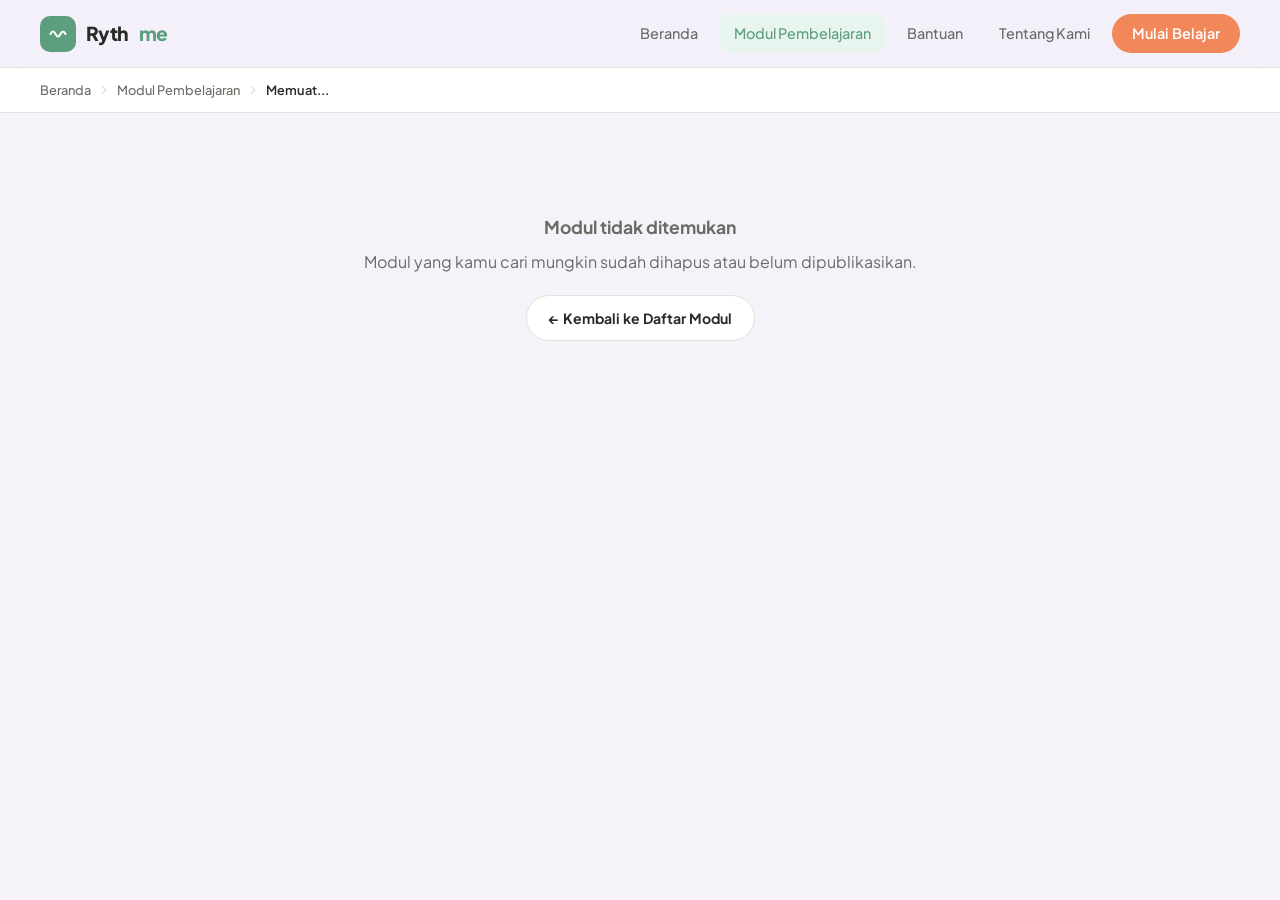
==== commit 5340b040: "Tambah backend API, admin panel, dan sambungkan frontend ke database" ====
--- a/detail-modul.html
+++ b/detail-modul.html
@@ -3,7 +3,7 @@
 <head>
   <meta charset="UTF-8">
   <meta name="viewport" content="width=device-width, initial-scale=1.0">
-  <title>Modul 01 — Pengantar Senam Irama · Rythme</title>
+  <title id="pageTitle">Memuat Modul... — Rythme</title>
   <link rel="preconnect" href="https://fonts.googleapis.com">
   <link rel="preconnect" href="https://fonts.gstatic.com" crossorigin>
   <link href="https://fonts.googleapis.com/css2?family=Plus+Jakarta+Sans:wght@400;500;600;700;800&display=swap" rel="stylesheet">
@@ -26,9 +26,9 @@
     <nav class="nav-links">
       <a href="index.html">Beranda</a>
       <a href="modul.html" class="active">Modul Pembelajaran</a>
-      <a href="#bantuan">Bantuan</a>
-      <a href="#tentang">Tentang Kami</a>
-      <a href="#kontak" class="nav-cta">Mulai Belajar</a>
+      <a href="index.html#bantuan">Bantuan</a>
+      <a href="index.html#tentang">Tentang Kami</a>
+      <a href="modul.html" class="nav-cta">Mulai Belajar</a>
     </nav>
 
     <button class="hamburger" id="hamburgerBtn" aria-label="Buka menu navigasi" aria-expanded="false">
@@ -41,9 +41,9 @@
   <nav class="mobile-nav" id="mobileNav" aria-hidden="true">
     <a href="index.html">Beranda</a>
     <a href="modul.html">Modul Pembelajaran</a>
-    <a href="#bantuan">Bantuan</a>
-    <a href="#tentang">Tentang Kami</a>
-    <a href="#kontak" class="mob-cta">Mulai Belajar</a>
+    <a href="index.html#bantuan">Bantuan</a>
+    <a href="index.html#tentang">Tentang Kami</a>
+    <a href="modul.html" class="mob-cta">Mulai Belajar</a>
   </nav>
 
   <main class="detail-page">
@@ -55,30 +55,41 @@
         <svg class="breadcrumb-sep" viewBox="0 0 16 16" fill="none"><path d="M6 4l4 4-4 4" stroke="currentColor" stroke-width="1.5" stroke-linecap="round" stroke-linejoin="round"/></svg>
         <a href="modul.html" class="breadcrumb-link">Modul Pembelajaran</a>
         <svg class="breadcrumb-sep" viewBox="0 0 16 16" fill="none"><path d="M6 4l4 4-4 4" stroke="currentColor" stroke-width="1.5" stroke-linecap="round" stroke-linejoin="round"/></svg>
-        <span class="breadcrumb-current">Modul 01</span>
+        <span class="breadcrumb-current" id="breadcrumbCurrent">Memuat...</span>
       </div>
     </div>
 
-    <div class="detail-layout">
+    <!-- Loading state -->
+    <div id="loadingState" style="text-align:center; padding:100px 20px; color:var(--muted);">
+      Memuat modul...
+    </div>
+
+    <!-- Error state -->
+    <div id="errorState" style="display:none; text-align:center; padding:100px 20px; color:var(--muted);">
+      <p style="font-size:1.1rem; font-weight:700; margin-bottom:8px;">Modul tidak ditemukan</p>
+      <p style="margin-bottom:20px;">Modul yang kamu cari mungkin sudah dihapus atau belum dipublikasikan.</p>
+      <a href="modul.html" class="btn btn-outline" style="display:inline-flex; align-items:center; gap:8px; background:white; border:1.5px solid var(--border); color:var(--text); font-weight:700; padding:11px 22px; border-radius:99px; text-decoration:none;">← Kembali ke Daftar Modul</a>
+    </div>
+
+    <!-- Main content (diisi via JS setelah data dimuat) -->
+    <div class="detail-layout" id="detailLayout" style="display:none;">
 
       <!-- ========================
            SIDEBAR (sticky)
       ======================== -->
       <aside class="detail-sidebar">
 
-        <!-- Module info card -->
         <div class="sidebar-card">
-          <div class="sidebar-module-thumb thumb-green">
+          <div class="sidebar-module-thumb thumb-green" id="sidebarThumb">
             <span class="sidebar-thumb-icon">🎀</span>
           </div>
           <div class="sidebar-module-info">
-            <div class="sidebar-module-num">Modul 01 / 12</div>
-            <div class="sidebar-module-title">Pengantar & Konsep Dasar Senam Irama</div>
-            <div class="sidebar-badge">🌱 Pemula</div>
-          </div>
-        </div>
-
-        <!-- Progress -->
+            <div class="sidebar-module-num" id="sidebarNum">Modul</div>
+            <div class="sidebar-module-title" id="sidebarTitle">—</div>
+            <div class="sidebar-badge" id="sidebarBadge">—</div>
+          </div>
+        </div>
+
         <div class="sidebar-card">
           <div class="sidebar-card-label">Progress Modul</div>
           <div class="progress-track">
@@ -90,7 +101,6 @@
           </div>
         </div>
 
-        <!-- Chapter nav -->
         <div class="sidebar-card">
           <div class="sidebar-card-label">Isi Modul</div>
           <nav class="chapter-nav">
@@ -98,7 +108,7 @@
               <div class="chapter-link-icon">📖</div>
               <div>
                 <div class="chapter-link-title">Materi Teori</div>
-                <div class="chapter-link-sub">3 sub-topik</div>
+                <div class="chapter-link-sub" id="subMateriCount">— sub-topik</div>
               </div>
               <div class="chapter-check" id="checkMateri"></div>
             </a>
@@ -106,7 +116,7 @@
               <div class="chapter-link-icon">🎬</div>
               <div>
                 <div class="chapter-link-title">Video Pembelajaran</div>
-                <div class="chapter-link-sub">12 menit</div>
+                <div class="chapter-link-sub" id="subVideoDuration">— menit</div>
               </div>
               <div class="chapter-check" id="checkVideo"></div>
             </a>
@@ -114,22 +124,13 @@
               <div class="chapter-link-icon">✏️</div>
               <div>
                 <div class="chapter-link-title">Kuis Pemahaman</div>
-                <div class="chapter-link-sub">5 soal</div>
+                <div class="chapter-link-sub" id="subKuisCount">— soal</div>
               </div>
               <div class="chapter-check" id="checkKuis"></div>
             </a>
           </nav>
         </div>
 
-        <!-- Next module -->
-        <a href="detail-modul.html" class="sidebar-next-card">
-          <div class="sidebar-next-label">Modul Berikutnya</div>
-          <div class="sidebar-next-title">Modul 02 — Musikalitas & Kepekaan Irama</div>
-          <div class="sidebar-next-arrow">
-            Lanjut →
-          </div>
-        </a>
-
       </aside>
 
       <!-- ========================
@@ -140,11 +141,11 @@
         <!-- MODULE HEADER -->
         <div class="module-header-card">
           <div class="module-header-top">
-            <span class="module-level-badge">🌱 Pemula</span>
-            <span class="module-num-tag">MODUL 01 / 12</span>
-          </div>
-          <h1 class="module-title">Pengantar & Konsep Dasar Senam Irama</h1>
-          <p class="module-desc">Sebelum kamu memegang pita atau simpai, pahami dulu fondasi utama — apa itu senam irama, sejarahnya, manfaatnya, dan mengapa musikalitas adalah kunci segalanya.</p>
+            <span class="module-level-badge" id="headerLevelBadge">—</span>
+            <span class="module-num-tag" id="headerNumTag">—</span>
+          </div>
+          <h1 class="module-title" id="headerTitle">—</h1>
+          <p class="module-desc" id="headerDesc">—</p>
           <div class="module-meta-row">
             <div class="module-meta-item">
               <div class="module-meta-icon">📖</div>
@@ -152,11 +153,11 @@
             </div>
             <div class="module-meta-item">
               <div class="module-meta-icon">🎬</div>
-              <span>1 Video (12 menit)</span>
+              <span id="headerVideoMeta">Video</span>
             </div>
             <div class="module-meta-item">
               <div class="module-meta-icon">✏️</div>
-              <span>5 Soal Kuis</span>
+              <span id="headerQuizMeta">Soal Kuis</span>
             </div>
           </div>
         </div>
@@ -170,93 +171,7 @@
           <h2 class="section-title">Materi Teori</h2>
         </div>
 
-        <!-- Theory block 1 -->
-        <div class="theory-card">
-          <div class="theory-card-header">
-            <span class="theory-card-title">1.1 — Apa Itu Senam Irama?</span>
-            <span class="theory-tag">Konsep Dasar</span>
-          </div>
-          <div class="theory-card-body">
-            <p>Senam irama (rhythmic gymnastics) adalah cabang olahraga yang memadukan gerakan senam dengan seni pertunjukan, musik, dan tari. Berbeda dengan senam artistik yang berfokus pada kekuatan dan akrobatik, senam irama menekankan keindahan gerak, kelenturan, dan keselarasan dengan irama musik.</p>
-            <div class="theory-highlight">
-              <div class="theory-highlight-icon">💡</div>
-              <p>Senam irama pertama kali dipertandingkan di Olimpiade pada tahun 1984 di Los Angeles. Hingga kini, cabang ini menjadi salah satu olahraga paling artistik di dunia dengan jutaan peminat dari berbagai usia.</p>
-            </div>
-            <p>Di Indonesia, senam irama juga masuk ke dalam kurikulum pendidikan jasmani sebagai bagian penting dari pengembangan motorik, kreativitas, dan kepercayaan diri siswa.</p>
-          </div>
-        </div>
-
-        <!-- Theory block 2 -->
-        <div class="theory-card">
-          <div class="theory-card-header">
-            <span class="theory-card-title">1.2 — Manfaat Senam Irama</span>
-            <span class="theory-tag">Praktis</span>
-          </div>
-          <div class="theory-card-body">
-            <p>Latihan senam irama secara rutin memberikan manfaat yang luas, baik secara fisik maupun mental:</p>
-            <ul class="theory-list">
-              <li>
-                <div class="theory-list-icon">🤸</div>
-                <div><strong>Kelenturan & Koordinasi</strong> — melatih rentang gerak sendi dan koordinasi tangan-kaki-mata secara bersamaan</div>
-              </li>
-              <li>
-                <div class="theory-list-icon">🎵</div>
-                <div><strong>Musikalitas</strong> — mengembangkan kepekaan terhadap ritme, tempo, dan ekspresi musikal</div>
-              </li>
-              <li>
-                <div class="theory-list-icon">💪</div>
-                <div><strong>Kekuatan Inti</strong> — memperkuat otot perut, punggung, dan pinggul melalui gerakan kontrol</div>
-              </li>
-              <li>
-                <div class="theory-list-icon">🧠</div>
-                <div><strong>Konsentrasi</strong> — meningkatkan fokus karena harus memproses gerak dan musik sekaligus</div>
-              </li>
-              <li>
-                <div class="theory-list-icon">✨</div>
-                <div><strong>Kepercayaan Diri</strong> — tampil di depan orang lain membangun rasa percaya diri yang kuat</div>
-              </li>
-            </ul>
-          </div>
-        </div>
-
-        <!-- Theory block 3 -->
-        <div class="theory-card">
-          <div class="theory-card-header">
-            <span class="theory-card-title">1.3 — Alat-alat dalam Senam Irama</span>
-            <span class="theory-tag">Pengenalan</span>
-          </div>
-          <div class="theory-card-body">
-            <p>Senam irama menggunakan berbagai alat tangan yang masing-masing memiliki karakteristik unik. Setiap alat menuntut teknik dan keterampilan yang berbeda:</p>
-
-            <div class="tool-grid">
-              <div class="tool-card">
-                <div class="tool-icon">🎀</div>
-                <div class="tool-name">Pita</div>
-                <div class="tool-desc">Pita sepanjang 6m yang diayun, diputar, dan dilempar mengikuti irama</div>
-              </div>
-              <div class="tool-card">
-                <div class="tool-icon">⭕</div>
-                <div class="tool-name">Simpai</div>
-                <div class="tool-desc">Lingkaran plastik yang diputar di tubuh atau dilempar ke udara</div>
-              </div>
-              <div class="tool-card">
-                <div class="tool-icon">🏐</div>
-                <div class="tool-name">Bola</div>
-                <div class="tool-desc">Bola karet yang digulir, dilambung, dan ditangkap dengan mulus</div>
-              </div>
-              <div class="tool-card">
-                <div class="tool-icon">🪃</div>
-                <div class="tool-name">Gada</div>
-                <div class="tool-desc">Sepasang alat kayu/plastik yang diputar simetris oleh kedua tangan</div>
-              </div>
-            </div>
-
-            <div class="theory-highlight">
-              <div class="theory-highlight-icon">📌</div>
-              <p>Untuk pemula seperti modul ini, kita akan fokus pada gerakan tubuh bebas tanpa alat terlebih dahulu. Penguasaan alat akan dipelajari di modul-modul selanjutnya.</p>
-            </div>
-          </div>
-        </div>
+        <div id="theoryContainer"></div>
 
         <!-- ========================
              SECTION 2: VIDEO
@@ -267,31 +182,16 @@
           <h2 class="section-title">Video Pembelajaran</h2>
         </div>
 
-        <div class="video-card">
-          <div class="video-wrapper">
-            <!-- Ganti src dengan: https://www.youtube.com/embed/VIDEO_ID -->
-            <!-- <iframe src="https://www.youtube.com/embed/VIDEO_ID" allowfullscreen></iframe> -->
-            <div class="video-placeholder" id="videoPlaceholder">
-              <div class="video-play-btn" id="videoPlayBtn">
-                <svg viewBox="0 0 24 24" fill="white" width="28" height="28">
-                  <path d="M8 5.14v14l11-7-11-7z"/>
-                </svg>
-              </div>
-              <div class="video-placeholder-text">Klik untuk Memutar Video</div>
-              <div class="video-placeholder-sub">Video 01 — Pengantar Senam Irama & Gerak Dasar</div>
-            </div>
-            <div class="video-played-msg" id="videoPlayedMsg">
-              <span>📺</span>
-              <p>Letakkan embed YouTube atau elemen &lt;video&gt; di sini.<br>
-              Contoh: <code>&lt;iframe src="https://www.youtube.com/embed/ID"&gt;&lt;/iframe&gt;</code></p>
-            </div>
+        <div class="video-card" id="videoCardWrap">
+          <div class="video-wrapper" id="videoWrapper">
+            <!-- Iframe YouTube atau placeholder akan dimasukkan via JS -->
           </div>
           <div class="video-info-bar">
             <div class="video-info-left">
-              <div class="video-info-title">Video 01 — Pengantar Senam Irama & Gerak Dasar</div>
-              <div class="video-info-sub">Instruktur: Tim Rythme · HD · Subtitle tersedia</div>
-            </div>
-            <div class="video-duration">⏱ 12:34</div>
+              <div class="video-info-title" id="videoInfoTitle">—</div>
+              <div class="video-info-sub">Instruktur: Tim Rythme · Subtitle tersedia</div>
+            </div>
+            <div class="video-duration" id="videoInfoDuration">⏱ —</div>
           </div>
         </div>
 
@@ -306,7 +206,6 @@
 
         <div class="quiz-card">
 
-          <!-- Quiz header -->
           <div class="quiz-card-header">
             <div class="quiz-header-left">
               <div class="quiz-header-icon">✏️</div>
@@ -315,14 +214,37 @@
                 <div class="quiz-header-sub">Berdasarkan materi teks dan video di atas</div>
               </div>
             </div>
-            <div class="quiz-header-badge">5 Soal</div>
-          </div>
-
-          <!-- INTRO -->
-          <div class="quiz-intro" id="quizIntro">
-            <p>Kuis ini berisi 5 pertanyaan pilihan ganda dari materi yang telah kamu pelajari. Tidak ada batas waktu — baca setiap soal dengan seksama.</p>
+            <div class="quiz-header-badge" id="quizHeaderBadge">— Soal</div>
+          </div>
+
+          <!-- TIDAK ADA SOAL -->
+          <div id="quizEmptyState" style="display:none; padding:32px 24px; text-align:center; color:var(--muted);">
+            Modul ini belum memiliki kuis.
+          </div>
+
+          <!-- STEP 0: Form nama sebelum mulai kuis -->
+          <div class="quiz-intro" id="nameFormStep">
+            <p>Sebelum memulai kuis, masukkan namamu terlebih dahulu. Nama dan hasil kuismu akan dicatat untuk keperluan pemantauan belajar.</p>
+
+            <div style="max-width: 360px; margin-bottom: 20px;">
+              <label for="userNameInput" style="display:block; font-size:0.82rem; font-weight:700; margin-bottom:8px; color:var(--text);">Nama Lengkap</label>
+              <input
+                type="text"
+                id="userNameInput"
+                placeholder="Tulis nama kamu di sini..."
+                style="width:100%; padding:12px 16px; border:1.5px solid var(--border); border-radius:10px; font-family:inherit; font-size:0.92rem; box-sizing:border-box;"
+              >
+              <div id="nameError" style="display:none; color:#DC2626; font-size:0.8rem; font-weight:600; margin-top:6px;">Nama wajib diisi sebelum melanjutkan</div>
+            </div>
+
+            <button class="btn-start-quiz" id="nameSubmitBtn">Lanjutkan ke Kuis →</button>
+          </div>
+
+          <!-- STEP 1: Intro kuis (rules) -->
+          <div class="quiz-intro" id="quizIntro" style="display:none;">
+            <p>Halo, <strong id="greetUserName">—</strong>! Kuis ini berisi <span id="introQuestionCount">—</span> pertanyaan pilihan ganda dari materi yang telah kamu pelajari. Tidak ada batas waktu — baca setiap soal dengan seksama.</p>
             <div class="quiz-rules-row">
-              <div class="quiz-rule">✅ 5 Pertanyaan</div>
+              <div class="quiz-rule" id="ruleQuestionCount">✅ — Pertanyaan</div>
               <div class="quiz-rule">🔘 Pilihan Ganda</div>
               <div class="quiz-rule">⏳ Tanpa Batas Waktu</div>
               <div class="quiz-rule">⚡ Skor Langsung</div>
@@ -330,96 +252,28 @@
             <button class="btn-start-quiz" id="quizStartBtn">Mulai Kuis →</button>
           </div>
 
-          <!-- QUIZ BODY -->
+          <!-- STEP 2: Soal-soal -->
           <div class="quiz-body" id="quizBody">
-
-            <!-- Progress dots -->
             <div class="quiz-progress-row">
-              <span class="quiz-progress-label" id="quizProgressLabel">Soal 1 / 5</span>
-              <div class="quiz-dots" id="quizDots">
-                <div class="q-dot active" data-q="0"></div>
-                <div class="q-dot" data-q="1"></div>
-                <div class="q-dot" data-q="2"></div>
-                <div class="q-dot" data-q="3"></div>
-                <div class="q-dot" data-q="4"></div>
-              </div>
-            </div>
-
-            <!-- Q1 -->
-            <div class="question-card" id="q0">
-              <div class="question-num">Soal 01</div>
-              <div class="question-text">Senam irama pertama kali dipertandingkan di Olimpiade pada tahun berapa dan di kota mana?</div>
-              <ul class="options-list">
-                <li class="option-item" onclick="selectOption(this, 0, false)"><span class="opt-letter">A</span> 1980 di Moskow</li>
-                <li class="option-item" onclick="selectOption(this, 0, true)"><span class="opt-letter">B</span> 1984 di Los Angeles</li>
-                <li class="option-item" onclick="selectOption(this, 0, false)"><span class="opt-letter">C</span> 1988 di Seoul</li>
-                <li class="option-item" onclick="selectOption(this, 0, false)"><span class="opt-letter">D</span> 1992 di Barcelona</li>
-              </ul>
-            </div>
-
-            <!-- Q2 -->
-            <div class="question-card" id="q1" style="display:none">
-              <div class="question-num">Soal 02</div>
-              <div class="question-text">Apa perbedaan utama senam irama dengan senam artistik?</div>
-              <ul class="options-list">
-                <li class="option-item" onclick="selectOption(this, 1, false)"><span class="opt-letter">A</span> Senam irama hanya dilakukan oleh perempuan</li>
-                <li class="option-item" onclick="selectOption(this, 1, false)"><span class="opt-letter">B</span> Senam irama menggunakan matras lebih tebal</li>
-                <li class="option-item" onclick="selectOption(this, 1, true)"><span class="opt-letter">C</span> Senam irama menekankan keindahan gerak dan keselarasan dengan musik</li>
-                <li class="option-item" onclick="selectOption(this, 1, false)"><span class="opt-letter">D</span> Senam irama tidak menggunakan alat apapun</li>
-              </ul>
-            </div>
-
-            <!-- Q3 -->
-            <div class="question-card" id="q2" style="display:none">
-              <div class="question-num">Soal 03</div>
-              <div class="question-text">Alat senam irama mana yang menggunakan dua buah benda yang dimainkan secara simetris oleh kedua tangan?</div>
-              <ul class="options-list">
-                <li class="option-item" onclick="selectOption(this, 2, false)"><span class="opt-letter">A</span> Pita</li>
-                <li class="option-item" onclick="selectOption(this, 2, false)"><span class="opt-letter">B</span> Simpai</li>
-                <li class="option-item" onclick="selectOption(this, 2, false)"><span class="opt-letter">C</span> Bola</li>
-                <li class="option-item" onclick="selectOption(this, 2, true)"><span class="opt-letter">D</span> Gada</li>
-              </ul>
-            </div>
-
-            <!-- Q4 -->
-            <div class="question-card" id="q3" style="display:none">
-              <div class="question-num">Soal 04</div>
-              <div class="question-text">Manfaat manakah yang BUKAN merupakan manfaat dari latihan senam irama secara rutin?</div>
-              <ul class="options-list">
-                <li class="option-item" onclick="selectOption(this, 3, false)"><span class="opt-letter">A</span> Meningkatkan kelenturan tubuh</li>
-                <li class="option-item" onclick="selectOption(this, 3, false)"><span class="opt-letter">B</span> Mengembangkan kepekaan musikal</li>
-                <li class="option-item" onclick="selectOption(this, 3, true)"><span class="opt-letter">C</span> Meningkatkan massa otot secara signifikan</li>
-                <li class="option-item" onclick="selectOption(this, 3, false)"><span class="opt-letter">D</span> Membangun kepercayaan diri</li>
-              </ul>
-            </div>
-
-            <!-- Q5 -->
-            <div class="question-card" id="q4" style="display:none">
-              <div class="question-num">Soal 05</div>
-              <div class="question-text">Untuk pemula di modul ini, apa yang disarankan untuk dipelajari terlebih dahulu sebelum menggunakan alat?</div>
-              <ul class="options-list">
-                <li class="option-item" onclick="selectOption(this, 4, false)"><span class="opt-letter">A</span> Langsung berlatih dengan pita</li>
-                <li class="option-item" onclick="selectOption(this, 4, false)"><span class="opt-letter">B</span> Mempelajari teknik simpai</li>
-                <li class="option-item" onclick="selectOption(this, 4, true)"><span class="opt-letter">C</span> Menguasai gerakan tubuh bebas tanpa alat</li>
-                <li class="option-item" onclick="selectOption(this, 4, false)"><span class="opt-letter">D</span> Menonton video kompetisi internasional</li>
-              </ul>
-            </div>
-
-            <!-- Nav buttons -->
+              <span class="quiz-progress-label" id="quizProgressLabel">Soal 1 / —</span>
+              <div class="quiz-dots" id="quizDots"></div>
+            </div>
+
+            <div id="questionsContainer"></div>
+
             <div class="quiz-nav-row">
               <button class="quiz-nav-btn" id="btnPrev" onclick="prevQuestion()">← Sebelumnya</button>
               <button class="quiz-nav-btn primary" id="btnNext" onclick="nextQuestion()">Selanjutnya →</button>
             </div>
-
-          </div>
-
-          <!-- RESULT -->
+          </div>
+
+          <!-- STEP 3: Hasil -->
           <div class="quiz-result" id="quizResult">
             <div class="result-score-box">
-              <div class="result-score-num" id="resultNum">0/5</div>
+              <div class="result-score-num" id="resultNum">0/0</div>
               <div class="result-score-label">Jawaban Benar</div>
             </div>
-            <div class="result-stars" id="resultStars">⭐⭐⭐⭐⭐</div>
+            <div class="result-stars" id="resultStars">—</div>
             <div class="result-message" id="resultMessage">—</div>
             <div class="result-sub" id="resultSub">—</div>
             <div class="result-btn-row">
@@ -429,17 +283,29 @@
           </div>
 
         </div>
-        <!-- end quiz-card -->
 
       </div>
-      <!-- end detail-main -->
     </div>
-    <!-- end detail-layout -->
 
   </main>
 
+  <script src="../admin/admin.js"></script>
   <script>
-    // ── Hamburger ──
+    // ===== Setup dasar =====
+    const urlParams = new URLSearchParams(window.location.search);
+    const moduleId  = urlParams.get('id');
+
+    let moduleData   = null;
+    let userName     = '';
+    let currentQ     = 0;
+    let answers      = {};   // { question_id: 'A' / 'B' / dst }
+    let answeredFlag = {};   // { question_id: true/false } -> sudah dipilih atau belum
+
+    let theoryRead   = false;
+    let videoWatched = false;
+    let quizDone     = false;
+
+    // ===== Hamburger (sama seperti halaman lain) =====
     const hamburgerBtn = document.getElementById('hamburgerBtn');
     const mobileNav    = document.getElementById('mobileNav');
 
@@ -453,142 +319,329 @@
     mobileNav.querySelectorAll('a').forEach(link => {
       link.addEventListener('click', () => {
         hamburgerBtn.classList.remove('open');
-        hamburgerBtn.setAttribute('aria-expanded', 'false');
         mobileNav.classList.remove('visible');
-        mobileNav.setAttribute('aria-hidden', 'true');
       });
     });
 
     document.addEventListener('click', e => {
       if (!hamburgerBtn.contains(e.target) && !mobileNav.contains(e.target)) {
         hamburgerBtn.classList.remove('open');
-        hamburgerBtn.setAttribute('aria-expanded', 'false');
         mobileNav.classList.remove('visible');
-        mobileNav.setAttribute('aria-hidden', 'true');
       }
     });
 
-    // ── Progress tracking ──
-    let theoryRead  = false;
-    let videoWatched = false;
-    let quizDone    = false;
-
+    // ===== Load data modul dari API =====
+    async function loadModule() {
+      if (!moduleId) {
+        showError();
+        return;
+      }
+
+      try {
+        const res = await fetch(API_BASE + `modules.php?id=${moduleId}`);
+
+        if (!res.ok) {
+          showError();
+          return;
+        }
+
+        moduleData = await res.json();
+        renderModule();
+
+      } catch (err) {
+        showError();
+      }
+    }
+
+    function showError() {
+      document.getElementById('loadingState').style.display = 'none';
+      document.getElementById('errorState').style.display = 'block';
+    }
+
+    function escapeHtml(str) {
+      const div = document.createElement('div');
+      div.textContent = str || '';
+      return div.innerHTML;
+    }
+
+    function capitalize(str) {
+      return str ? str.charAt(0).toUpperCase() + str.slice(1) : '';
+    }
+
+    const levelEmoji = { pemula: '🌱', menengah: '⚡', lanjutan: '🔥' };
+
+    function renderModule() {
+      document.getElementById('loadingState').style.display = 'none';
+      document.getElementById('detailLayout').style.display = 'grid';
+
+      const m = moduleData;
+      const numFormatted = String(m.module_number).padStart(2, '0');
+
+      // ---- Title & breadcrumb ----
+      document.getElementById('pageTitle').textContent = `${m.title} — Rythme`;
+      document.getElementById('breadcrumbCurrent').textContent = `Modul ${numFormatted}`;
+
+      // ---- Sidebar ----
+      document.getElementById('sidebarNum').textContent = `Modul ${numFormatted} / 12`;
+      document.getElementById('sidebarTitle').textContent = m.title;
+      document.getElementById('sidebarBadge').textContent = `${levelEmoji[m.level] || ''} ${capitalize(m.level)}`;
+      document.getElementById('subMateriCount').textContent = `${m.sections.length} sub-topik`;
+      document.getElementById('subVideoDuration').textContent = `${m.duration_minutes || 0} menit`;
+      document.getElementById('subKuisCount').textContent = `${m.quiz_questions.length} soal`;
+
+      if (m.thumbnail_url) {
+        document.getElementById('sidebarThumb').style.backgroundImage = `url('${m.thumbnail_url}')`;
+        document.getElementById('sidebarThumb').style.backgroundSize = 'cover';
+        document.getElementById('sidebarThumb').style.backgroundPosition = 'center';
+        document.getElementById('sidebarThumb').querySelector('.sidebar-thumb-icon').style.display = 'none';
+      }
+
+      // ---- Module header ----
+      document.getElementById('headerLevelBadge').textContent = `${levelEmoji[m.level] || ''} ${capitalize(m.level)}`;
+      document.getElementById('headerNumTag').textContent = `MODUL ${numFormatted} / 12`;
+      document.getElementById('headerTitle').textContent = m.title;
+      document.getElementById('headerDesc').textContent = m.description || '';
+      document.getElementById('headerVideoMeta').textContent = `1 Video (${m.duration_minutes || 0} menit)`;
+      document.getElementById('headerQuizMeta').textContent = `${m.quiz_questions.length} Soal Kuis`;
+
+      // ---- Theory sections ----
+      const theoryContainer = document.getElementById('theoryContainer');
+      if (m.sections.length === 0) {
+        theoryContainer.innerHTML = `<p style="color:var(--muted); padding: 20px 0;">Belum ada materi untuk modul ini.</p>`;
+      } else {
+        theoryContainer.innerHTML = m.sections.map((s, i) => `
+          <div class="theory-card">
+            <div class="theory-card-header">
+              <span class="theory-card-title">${i + 1}.${1} — ${escapeHtml(s.section_title)}</span>
+              ${s.section_tag ? `<span class="theory-tag">${escapeHtml(s.section_tag)}</span>` : ''}
+            </div>
+            <div class="theory-card-body">
+              <p>${escapeHtml(s.section_body)}</p>
+              ${s.highlight_text ? `
+                <div class="theory-highlight">
+                  <div class="theory-highlight-icon">💡</div>
+                  <p>${escapeHtml(s.highlight_text)}</p>
+                </div>
+              ` : ''}
+            </div>
+          </div>
+        `).join('');
+      }
+
+      // ---- Video ----
+      const videoWrapper = document.getElementById('videoWrapper');
+      if (m.youtube_video_id) {
+        videoWrapper.innerHTML = `
+          <div class="video-placeholder" id="videoPlaceholder">
+            <div class="video-play-btn" id="videoPlayBtn">
+              <svg viewBox="0 0 24 24" fill="white" width="28" height="28"><path d="M8 5.14v14l11-7-11-7z"/></svg>
+            </div>
+            <div class="video-placeholder-text">Klik untuk Memutar Video</div>
+            <div class="video-placeholder-sub">${escapeHtml(m.title)}</div>
+          </div>
+        `;
+
+        document.getElementById('videoPlayBtn').addEventListener('click', () => {
+          videoWrapper.innerHTML = `
+            <iframe
+              src="https://www.youtube.com/embed/${m.youtube_video_id}?autoplay=1"
+              title="${escapeHtml(m.title)}"
+              frameborder="0"
+              allow="accelerometer; autoplay; clipboard-write; encrypted-media; gyroscope; picture-in-picture"
+              allowfullscreen
+            ></iframe>
+          `;
+          if (!videoWatched) { videoWatched = true; updateProgress(); }
+        });
+      } else {
+        videoWrapper.innerHTML = `
+          <div class="video-placeholder" style="cursor:default;">
+            <div class="video-placeholder-text">Video belum tersedia untuk modul ini</div>
+          </div>
+        `;
+      }
+
+      document.getElementById('videoInfoTitle').textContent = m.title;
+      document.getElementById('videoInfoDuration').textContent = `⏱ ${m.duration_minutes || 0} menit`;
+
+      // ---- Quiz header badge ----
+      document.getElementById('quizHeaderBadge').textContent = `${m.quiz_questions.length} Soal`;
+
+      if (m.quiz_questions.length === 0) {
+        document.getElementById('nameFormStep').style.display = 'none';
+        document.getElementById('quizEmptyState').style.display = 'block';
+      }
+
+      // Mark theory read otomatis saat video section terlihat (sama seperti versi statis sebelumnya)
+      const videoSection = document.getElementById('video');
+      const observer = new IntersectionObserver(entries => {
+        if (entries[0].isIntersecting && !theoryRead) {
+          theoryRead = true;
+          updateProgress();
+        }
+      }, { threshold: 0.2 });
+      if (videoSection) observer.observe(videoSection);
+    }
+
+    // ===== Progress sidebar =====
     function updateProgress() {
       const score = (theoryRead ? 40 : 0) + (videoWatched ? 30 : 0) + (quizDone ? 30 : 0);
       document.getElementById('progressFill').style.width = score + '%';
       document.getElementById('progressPct').textContent  = score + '%';
 
-      if (theoryRead)   document.getElementById('checkMateri').innerHTML = '✓';
-      if (videoWatched) document.getElementById('checkVideo').innerHTML  = '✓';
-      if (quizDone)     document.getElementById('checkKuis').innerHTML   = '✓';
-
-      if (theoryRead)   document.getElementById('checkMateri').classList.add('done');
-      if (videoWatched) document.getElementById('checkVideo').classList.add('done');
-      if (quizDone)     document.getElementById('checkKuis').classList.add('done');
-    }
-
-    // Mark theory read when video section scrolls into view
-    const videoSection = document.getElementById('video');
-    const observer = new IntersectionObserver(entries => {
-      if (entries[0].isIntersecting && !theoryRead) {
-        theoryRead = true;
-        updateProgress();
-      }
-    }, { threshold: 0.2 });
-    if (videoSection) observer.observe(videoSection);
-
-    // Video watched on click
-    const videoPlayBtn = document.getElementById('videoPlayBtn');
-    const videoPlaceholder = document.getElementById('videoPlaceholder');
-    const videoPlayedMsg   = document.getElementById('videoPlayedMsg');
-
-    if (videoPlayBtn) {
-      videoPlayBtn.addEventListener('click', () => {
-        videoPlaceholder.style.display = 'none';
-        videoPlayedMsg.style.display   = 'flex';
-        if (!videoWatched) {
-          videoWatched = true;
-          updateProgress();
-        }
-      });
-    }
-
-    // ── Quiz logic ──
-    const TOTAL = 5;
-    let currentQ = 0;
-    let answers  = new Array(TOTAL).fill(null);
-    let answered = new Array(TOTAL).fill(false);
-
+      if (theoryRead)   { document.getElementById('checkMateri').innerHTML = '✓'; document.getElementById('checkMateri').classList.add('done'); }
+      if (videoWatched) { document.getElementById('checkVideo').innerHTML  = '✓'; document.getElementById('checkVideo').classList.add('done'); }
+      if (quizDone)     { document.getElementById('checkKuis').innerHTML   = '✓'; document.getElementById('checkKuis').classList.add('done'); }
+    }
+
+    // ===== STEP 0: Form nama =====
+    document.getElementById('nameSubmitBtn').addEventListener('click', () => {
+      const input = document.getElementById('userNameInput');
+      const errorEl = document.getElementById('nameError');
+      const name = input.value.trim();
+
+      if (!name) {
+        errorEl.style.display = 'block';
+        input.style.borderColor = '#DC2626';
+        return;
+      }
+
+      userName = name;
+      errorEl.style.display = 'none';
+
+      document.getElementById('nameFormStep').style.display = 'none';
+      document.getElementById('quizIntro').style.display = 'block';
+
+      document.getElementById('greetUserName').textContent = userName;
+      document.getElementById('introQuestionCount').textContent = moduleData.quiz_questions.length;
+      document.getElementById('ruleQuestionCount').textContent = `✅ ${moduleData.quiz_questions.length} Pertanyaan`;
+    });
+
+    // ===== STEP 1: Mulai kuis -> render semua soal =====
     document.getElementById('quizStartBtn').addEventListener('click', () => {
       document.getElementById('quizIntro').style.display = 'none';
       document.getElementById('quizBody').style.display  = 'block';
+      renderQuestions();
       showQuestion(0);
     });
 
-    function selectOption(el, qIndex, isCorrect) {
-      if (answered[qIndex]) return;
-      answered[qIndex] = true;
-      answers[qIndex]  = isCorrect;
+    function renderQuestions() {
+      const container = document.getElementById('questionsContainer');
+      const questions  = moduleData.quiz_questions;
+
+      container.innerHTML = questions.map((q, i) => `
+        <div class="question-card" id="q${i}" style="display:none;">
+          <div class="question-num">Soal ${String(i + 1).padStart(2, '0')}</div>
+          <div class="question-text">${escapeHtml(q.question_text)}</div>
+          <ul class="options-list">
+            <li class="option-item" data-qid="${q.id}" data-opt="A" onclick="selectOption(this)"><span class="opt-letter">A</span> ${escapeHtml(q.option_a)}</li>
+            <li class="option-item" data-qid="${q.id}" data-opt="B" onclick="selectOption(this)"><span class="opt-letter">B</span> ${escapeHtml(q.option_b)}</li>
+            <li class="option-item" data-qid="${q.id}" data-opt="C" onclick="selectOption(this)"><span class="opt-letter">C</span> ${escapeHtml(q.option_c)}</li>
+            <li class="option-item" data-qid="${q.id}" data-opt="D" onclick="selectOption(this)"><span class="opt-letter">D</span> ${escapeHtml(q.option_d)}</li>
+          </ul>
+        </div>
+      `).join('');
+
+      // Render dots
+      const dotsContainer = document.getElementById('quizDots');
+      dotsContainer.innerHTML = questions.map((_, i) => `<div class="q-dot ${i === 0 ? 'active' : ''}" data-q="${i}"></div>`).join('');
+    }
+
+    function selectOption(el) {
+      const qid = el.dataset.qid;
+      if (answeredFlag[qid]) return; // sudah dijawab, tidak bisa diubah
+
+      answeredFlag[qid] = true;
+      answers[qid] = el.dataset.opt;
 
       const opts = el.closest('.options-list').querySelectorAll('.option-item');
-      opts.forEach(o => { o.style.pointerEvents = 'none'; o.style.cursor = 'default'; });
-
-      el.classList.add(isCorrect ? 'correct' : 'wrong');
-      if (!isCorrect) {
-        opts.forEach(o => {
-          if (o.getAttribute('onclick') && o.getAttribute('onclick').includes('true'))
-            o.classList.add('correct');
-        });
-      }
+      opts.forEach(o => { o.style.pointerEvents = 'none'; o.style.cursor = 'default'; o.classList.add('selected-temp'); });
+
+      el.classList.add('selected');
+
       updateDots();
     }
 
     function updateDots() {
+      const total = moduleData.quiz_questions.length;
       document.querySelectorAll('.q-dot').forEach((d, i) => {
         d.classList.remove('active', 'done');
-        if (i < currentQ)     d.classList.add('done');
+        if (i < currentQ) d.classList.add('done');
         else if (i === currentQ) d.classList.add('active');
       });
     }
 
     function showQuestion(index) {
-      for (let i = 0; i < TOTAL; i++)
-        document.getElementById('q' + i).style.display = (i === index) ? 'block' : 'none';
-
-      document.getElementById('quizProgressLabel').textContent = `Soal ${index + 1} / ${TOTAL}`;
+      const total = moduleData.quiz_questions.length;
+      for (let i = 0; i < total; i++) {
+        const el = document.getElementById('q' + i);
+        if (el) el.style.display = (i === index) ? 'block' : 'none';
+      }
+      document.getElementById('quizProgressLabel').textContent = `Soal ${index + 1} / ${total}`;
       document.getElementById('btnPrev').style.visibility = index > 0 ? 'visible' : 'hidden';
-      document.getElementById('btnNext').textContent = index === TOTAL - 1 ? 'Selesai & Lihat Skor ✓' : 'Selanjutnya →';
+      document.getElementById('btnNext').textContent = index === total - 1 ? 'Selesai & Lihat Skor ✓' : 'Selanjutnya →';
       updateDots();
     }
 
     function nextQuestion() {
-      if (currentQ < TOTAL - 1) { currentQ++; showQuestion(currentQ); }
-      else showResult();
+      const total = moduleData.quiz_questions.length;
+      if (currentQ < total - 1) { currentQ++; showQuestion(currentQ); }
+      else submitQuiz();
     }
 
     function prevQuestion() {
       if (currentQ > 0) { currentQ--; showQuestion(currentQ); }
     }
 
-    function showResult() {
+    // ===== Submit kuis ke server =====
+    async function submitQuiz() {
+      const btn = document.getElementById('btnNext');
+      btn.disabled = true;
+      btn.textContent = 'Menyimpan...';
+
+      try {
+        const res = await fetch(API_BASE + 'kuis.php', {
+          method: 'POST',
+          headers: { 'Content-Type': 'application/json' },
+          body: JSON.stringify({
+            module_id: parseInt(moduleId),
+            user_name: userName,
+            answers: answers,
+          }),
+        });
+
+        const data = await res.json();
+
+        if (!res.ok) throw new Error(data.error || 'Gagal mengirim jawaban');
+
+        showResult(data.score, data.total_questions);
+
+      } catch (err) {
+        alert('Gagal mengirim jawaban: ' + err.message);
+        btn.disabled = false;
+        btn.textContent = 'Selesai & Lihat Skor ✓';
+      }
+    }
+
+    function showResult(score, total) {
       document.getElementById('quizBody').style.display   = 'none';
       document.getElementById('quizResult').style.display = 'block';
 
-      const correct = answers.filter(a => a === true).length;
-      document.getElementById('resultNum').textContent = correct + ' / ' + TOTAL;
-
-      const stars = ['⭐', '⭐⭐', '⭐⭐⭐', '⭐⭐⭐⭐', '⭐⭐⭐⭐⭐'];
-      document.getElementById('resultStars').textContent = stars[correct - 1] || '';
+      document.getElementById('resultNum').textContent = `${score} / ${total}`;
+
+      const pct = (score / total) * 100;
+      const starCount = Math.max(1, Math.round((score / total) * 5));
+      document.getElementById('resultStars').textContent = '⭐'.repeat(starCount);
 
       let msg, sub;
-      if (correct === 5) {
-        msg = 'Sempurna! Kamu siap ke modul berikutnya! 🎉';
+      if (pct === 100) {
+        msg = `Sempurna, ${userName}! Kamu siap ke modul berikutnya! 🎉`;
         sub = 'Semua konsep dasar sudah dikuasai dengan sangat baik.';
-      } else if (correct >= 3) {
-        msg = 'Bagus! Pemahamanmu sudah cukup kuat. 👍';
+      } else if (pct >= 60) {
+        msg = `Bagus, ${userName}! Pemahamanmu sudah cukup kuat. 👍`;
         sub = 'Kamu boleh lanjut, atau ulangi untuk memantapkan materi.';
       } else {
-        msg = 'Jangan menyerah! Baca ulang materinya, ya. 📖';
+        msg = `Jangan menyerah, ${userName}! Baca ulang materinya, ya. 📖`;
         sub = 'Disarankan membaca ulang materi dan menonton video sebelum lanjut.';
       }
 
@@ -601,22 +654,18 @@
 
     function retryQuiz() {
       currentQ = 0;
-      answers  = new Array(TOTAL).fill(null);
-      answered = new Array(TOTAL).fill(false);
+      answers = {};
+      answeredFlag = {};
 
       document.getElementById('quizResult').style.display = 'none';
       document.getElementById('quizBody').style.display   = 'block';
 
-      document.querySelectorAll('.option-item').forEach(o => {
-        o.classList.remove('correct', 'wrong');
-        o.style.pointerEvents = '';
-        o.style.cursor = '';
-      });
+      renderQuestions();
       showQuestion(0);
     }
 
-    // Init
-    showQuestion(0);
+    // ===== Init =====
+    loadModule();
   </script>
 
 </body>
--- a/style.css
+++ b/style.css
@@ -1,4 +1,3 @@
-
 /* =====================
    TOKENS
 ===================== */
@@ -772,4 +771,255 @@
 @media (prefers-reduced-motion: reduce) {
   *, *::before, *::after { animation: none !important; transition: none !important; }
 }
-CSSEOF+
+/* =====================
+   SECTION: TENTANG KAMI
+===================== */
+.section-tentang {
+  padding: 90px 40px;
+  background: var(--white);
+  border-top: 1px solid var(--border);
+}
+
+.tentang-inner {
+  max-width: 880px;
+  margin: 0 auto;
+  text-align: center;
+}
+
+.tentang-badge {
+  display: inline-block;
+  background: var(--peach-l);
+  color: var(--peach-d);
+  font-size: 0.78rem;
+  font-weight: 700;
+  padding: 6px 16px;
+  border-radius: 99px;
+  margin-bottom: 18px;
+}
+
+.tentang-title {
+  font-size: clamp(1.6rem, 3vw, 2.2rem);
+  font-weight: 800;
+  letter-spacing: -0.03em;
+  color: var(--text);
+  margin-bottom: 20px;
+}
+
+.tentang-lead {
+  font-size: 1rem;
+  color: var(--muted);
+  line-height: 1.8;
+  max-width: 640px;
+  margin: 0 auto 56px;
+}
+
+.tentang-grid {
+  display: grid;
+  grid-template-columns: repeat(3, 1fr);
+  gap: 24px;
+  text-align: left;
+}
+
+.tentang-card {
+  background: var(--bg);
+  border: 1px solid var(--border);
+  border-radius: var(--radius-lg);
+  padding: 28px 24px;
+}
+
+.tentang-card-icon {
+  width: 52px; height: 52px;
+  background: var(--white);
+  border: 1px solid var(--border);
+  border-radius: var(--radius-md);
+  display: flex; align-items: center; justify-content: center;
+  font-size: 1.4rem;
+  margin-bottom: 16px;
+}
+
+.tentang-card-title {
+  font-size: 1rem;
+  font-weight: 800;
+  color: var(--text);
+  margin-bottom: 8px;
+}
+
+.tentang-card-desc {
+  font-size: 0.875rem;
+  color: var(--muted);
+  line-height: 1.65;
+}
+
+/* =====================
+   SECTION: BANTUAN / FAQ
+===================== */
+.section-bantuan {
+  padding: 90px 40px;
+  background: linear-gradient(160deg, #F5F0FB 0%, #EEF6F2 50%, #FEF4EE 100%);
+  border-top: 1px solid var(--border);
+}
+
+.bantuan-inner {
+  max-width: 720px;
+  margin: 0 auto;
+}
+
+.bantuan-header {
+  text-align: center;
+  margin-bottom: 48px;
+}
+
+.bantuan-title {
+  font-size: clamp(1.6rem, 3vw, 2.2rem);
+  font-weight: 800;
+  letter-spacing: -0.03em;
+  color: var(--text);
+  margin: 10px 0 12px;
+}
+
+.bantuan-sub {
+  font-size: 0.95rem;
+  color: var(--muted);
+}
+
+.faq-list {
+  display: flex;
+  flex-direction: column;
+  gap: 12px;
+}
+
+.faq-item {
+  background: var(--white);
+  border: 1px solid var(--border);
+  border-radius: var(--radius-md);
+  overflow: hidden;
+  transition: border-color 0.2s;
+}
+
+.faq-item.open {
+  border-color: var(--green);
+}
+
+.faq-question {
+  width: 100%;
+  display: flex;
+  align-items: center;
+  justify-content: space-between;
+  gap: 16px;
+  padding: 18px 22px;
+  background: none;
+  border: none;
+  text-align: left;
+  font-family: inherit;
+  font-size: 0.92rem;
+  font-weight: 700;
+  color: var(--text);
+  cursor: pointer;
+}
+
+.faq-icon {
+  flex-shrink: 0;
+  width: 26px; height: 26px;
+  border-radius: 50%;
+  background: var(--bg);
+  display: flex; align-items: center; justify-content: center;
+  font-size: 1.1rem;
+  font-weight: 600;
+  color: var(--muted);
+  transition: background 0.2s, color 0.2s, transform 0.25s;
+}
+
+.faq-item.open .faq-icon {
+  background: var(--green);
+  color: var(--white);
+  transform: rotate(45deg);
+}
+
+.faq-answer {
+  max-height: 0;
+  overflow: hidden;
+  transition: max-height 0.3s ease, padding 0.3s ease;
+}
+
+.faq-item.open .faq-answer {
+  max-height: 220px;
+  padding: 0 22px 20px;
+}
+
+.faq-answer p {
+  font-size: 0.875rem;
+  color: var(--muted);
+  line-height: 1.7;
+}
+
+/* =====================
+   FOOTER
+===================== */
+.site-footer {
+  background: var(--text);
+  padding: 56px 40px 28px;
+}
+
+.footer-inner {
+  max-width: 1200px;
+  margin: 0 auto;
+  display: flex;
+  align-items: flex-start;
+  justify-content: space-between;
+  flex-wrap: wrap;
+  gap: 24px;
+  padding-bottom: 32px;
+  border-bottom: 1px solid rgba(255,255,255,0.12);
+}
+
+.footer-brand .nav-logo {
+  color: var(--white);
+  margin-bottom: 10px;
+}
+
+.footer-brand .nav-logo .accent { color: #8FCBA8; }
+
+.footer-tagline {
+  font-size: 0.85rem;
+  color: rgba(255,255,255,0.55);
+  max-width: 260px;
+  line-height: 1.6;
+}
+
+.footer-links {
+  display: flex;
+  gap: 28px;
+  flex-wrap: wrap;
+}
+
+.footer-links a {
+  font-size: 0.88rem;
+  font-weight: 600;
+  color: rgba(255,255,255,0.7);
+  transition: color 0.2s;
+}
+
+.footer-links a:hover { color: var(--white); }
+
+.footer-bottom {
+  max-width: 1200px;
+  margin: 24px auto 0;
+  font-size: 0.78rem;
+  color: rgba(255,255,255,0.4);
+  text-align: center;
+}
+
+/* =====================
+   RESPONSIVE: ADDITIONAL SECTIONS
+===================== */
+@media (max-width: 900px) {
+  .tentang-grid { grid-template-columns: 1fr; }
+}
+
+@media (max-width: 600px) {
+  .section-tentang, .section-bantuan { padding: 56px 20px; }
+  .site-footer { padding: 40px 20px 24px; }
+  .footer-inner { flex-direction: column; }
+  .faq-question { padding: 16px 18px; font-size: 0.88rem; }
+}
--- a/detail.css
+++ b/detail.css
@@ -850,6 +850,15 @@
   border-color: var(--green);
   background: var(--green-l);
 }
+
+.option-item.selected {
+  border-color: var(--peach);
+  background: var(--peach-l);
+  color: var(--peach-d);
+  font-weight: 600;
+}
+
+.option-item.selected .opt-letter { color: var(--peach-d); border-color: var(--peach); }
 
 .option-item.correct {
   border-color: var(--green);
